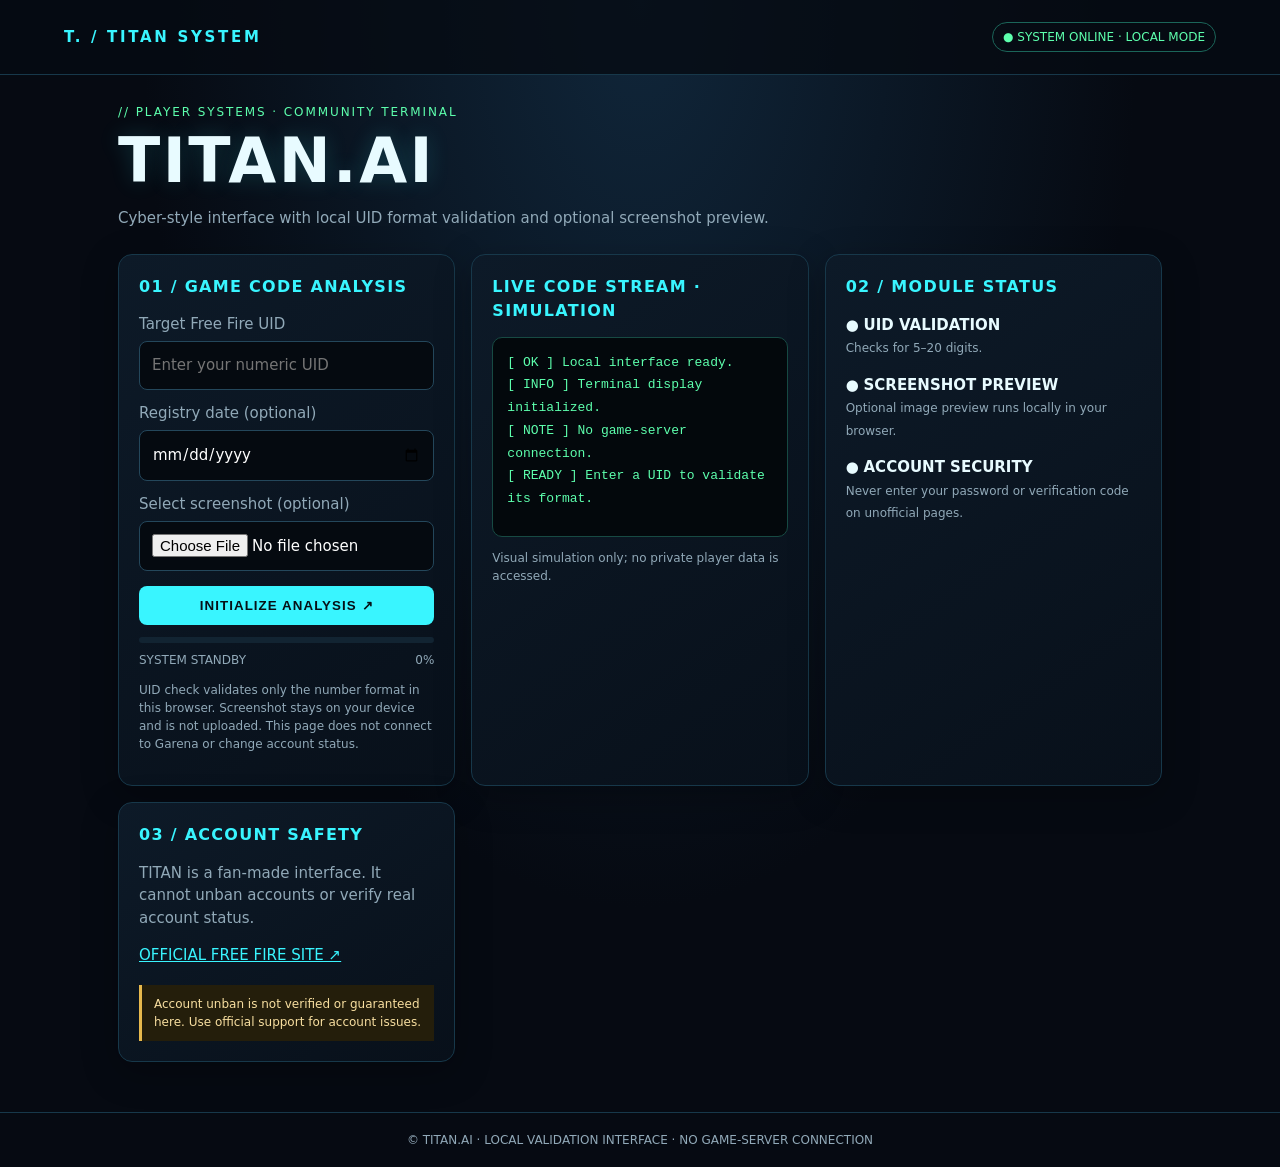
==== index.html @ 6aaf8108 "Add files via upload" ====
<!doctype html>
<html lang="en">
<head>
<meta charset="utf-8"><meta name="viewport" content="width=device-width,initial-scale=1">
<title>TITAN UNBAN SYSTEM — Cyber Interface</title>
<style>
:root{--bg:#060a12;--panel:#0b1420;--line:#17384a;--cyan:#39f5ff;--green:#5dffad;--muted:#91a9b8}
*{box-sizing:border-box}body{margin:0;background:radial-gradient(ellipse at top,#10263a 0,#060a12 55%);color:#e8fbff;font:15px/1.5 system-ui,Segoe UI,Arial,sans-serif}
header{padding:22px 5vw;border-bottom:1px solid var(--line);display:flex;justify-content:space-between;gap:12px;align-items:center;flex-wrap:wrap;background:#060a12cc}
.brand{font-weight:900;letter-spacing:.18em;color:var(--cyan)}.pill{border:1px solid #1b6559;color:var(--green);padding:5px 10px;border-radius:999px;font-size:12px}
main{max-width:1080px;margin:auto;padding:28px 18px 50px}.eyebrow{color:var(--green);letter-spacing:.16em;font-size:12px}
h1{font-size:clamp(32px,6vw,62px);line-height:1.02;margin:8px 0 14px;letter-spacing:.04em;text-shadow:0 0 22px #39f5ff2c}
.sub{color:var(--muted);max-width:680px}.grid{display:grid;grid-template-columns:repeat(auto-fit,minmax(270px,1fr));gap:16px;margin-top:24px}
.card{background:linear-gradient(145deg,#0d1a28,#08101a);border:1px solid var(--line);border-radius:14px;padding:20px;box-shadow:0 10px 36px #0004}
h2{font-size:16px;letter-spacing:.08em;margin:0 0 14px;color:var(--cyan)}label{display:block;color:var(--muted);margin:12px 0 6px}
input{width:100%;padding:12px;border-radius:8px;background:#050a10;border:1px solid #24475b;color:#fff;font:inherit;outline:none}input:focus{border-color:var(--cyan)}
button{margin-top:15px;width:100%;padding:12px;border:0;border-radius:8px;background:var(--cyan);color:#061016;font-weight:900;letter-spacing:.08em;cursor:pointer}button:hover{filter:brightness(1.12)}button:disabled{opacity:.55;cursor:wait}
.note{font-size:12px;color:var(--muted);margin-top:12px}.terminal{font:13px/1.75 ui-monospace,SFMono-Regular,Consolas,monospace;color:var(--green);background:#03080c;border:1px solid #174a43;border-radius:10px;padding:14px;min-height:200px;max-height:320px;overflow:auto;overflow-wrap:anywhere}
.bar{height:6px;background:#122432;border-radius:99px;margin-top:12px;overflow:hidden}.fill{height:100%;width:0;background:linear-gradient(90deg,var(--cyan),var(--green));transition:width .35s}
.status{display:flex;justify-content:space-between;color:var(--muted);font-size:12px;margin-top:8px}.warning{border-left:3px solid #e7b94d;padding:10px 12px;background:#241e0b;color:#f8dfa0;font-size:12px;margin-top:18px}
footer{padding:18px;text-align:center;border-top:1px solid var(--line);color:var(--muted);font-size:12px}a{color:var(--cyan)}#preview{display:none;max-width:100%;max-height:180px;border-radius:8px;margin-top:10px;border:1px solid var(--line)}
</style>
</head>
<body>
<header><div class="brand">T. / TITAN SYSTEM</div><div class="pill">● SYSTEM ONLINE · LOCAL MODE</div></header>
<main>
<div class="eyebrow">// PLAYER SYSTEMS · COMMUNITY TERMINAL</div><h1>TITAN.AI</h1>
<p class="sub">Cyber-style interface with local UID format validation and optional screenshot preview.</p>
<div class="grid">
<section class="card"><h2>01 / GAME CODE ANALYSIS</h2>
<form id="uidForm">
<label for="uid">Target Free Fire UID</label>
<input id="uid" inputmode="numeric" autocomplete="off" placeholder="Enter your numeric UID" maxlength="20" required>
<label for="date">Registry date (optional)</label><input id="date" type="date">
<label for="screenshot">Select screenshot (optional)</label><input id="screenshot" type="file" accept="image/*">
<img id="preview" alt="Selected screenshot preview">
<button id="submitBtn" type="submit">INITIALIZE ANALYSIS ↗</button>
</form>
<div class="bar"><div class="fill" id="fill"></div></div><div class="status"><span id="status">SYSTEM STANDBY</span><span id="percent">0%</span></div>
<p class="note">UID check validates only the number format in this browser. Screenshot stays on your device and is not uploaded. This page does not connect to Garena or change account status.</p></section>
<section class="card"><h2>LIVE CODE STREAM · SIMULATION</h2><div class="terminal" id="terminal" aria-live="polite">
<div>[ OK ] Local interface ready.</div><div>[ INFO ] Terminal display initialized.</div><div>[ NOTE ] No game-server connection.</div><div>[ READY ] Enter a UID to validate its format.</div>
</div><p class="note">Visual simulation only; no private player data is accessed.</p></section>
<section class="card"><h2>02 / MODULE STATUS</h2>
<p>● <b>UID VALIDATION</b><br><span class="note">Checks for 5–20 digits.</span></p>
<p>● <b>SCREENSHOT PREVIEW</b><br><span class="note">Optional image preview runs locally in your browser.</span></p>
<p>● <b>ACCOUNT SECURITY</b><br><span class="note">Never enter your password or verification code on unofficial pages.</span></p></section>
<section class="card"><h2>03 / ACCOUNT SAFETY</h2><p class="sub">TITAN is a fan-made interface. It cannot unban accounts or verify real account status.</p>
<p><a href="https://ff.garena.com/" target="_blank" rel="noopener noreferrer">OFFICIAL FREE FIRE SITE ↗</a></p>
<div class="warning">Account unban is not verified or guaranteed here. Use official support for account issues.</div></section>
</div></main>
<footer>© TITAN.AI · LOCAL VALIDATION INTERFACE · NO GAME-SERVER CONNECTION</footer>
<script>
const form=document.getElementById('uidForm');
const terminal=document.getElementById('terminal');
const fill=document.getElementById('fill');
const statusEl=document.getElementById('status');
const percent=document.getElementById('percent');
const uidInput=document.getElementById('uid');
const screenshotInput=document.getElementById('screenshot');
const preview=document.getElementById('preview');
function log(msg){const d=document.createElement('div');d.textContent=msg;terminal.appendChild(d);while(terminal.children.length>30)terminal.removeChild(terminal.firstChild);terminal.scrollTop=terminal.scrollHeight;}
screenshotInput.addEventListener('change',()=>{
 const file=screenshotInput.files && screenshotInput.files[0];
 if(!file){preview.removeAttribute('src');preview.style.display='none';return;}
 if(!file.type.startsWith('image/')){log('[ ERROR ] Please select an image file.');screenshotInput.value='';return;}
 const reader=new FileReader();
 reader.onload=()=>{preview.src=reader.result;preview.style.display='block';log('[ OK ] Screenshot selected locally: '+file.name);};
 reader.readAsDataURL(file);
});
form.addEventListener('submit',e=>{
 e.preventDefault();
 const uid=uidInput.value.trim();
 // Correct regex: digits only, length 5 to 20.
 if(!/^\d{5,20}$/.test(uid)){
   log('[ ERROR ] UID format invalid: enter 5–20 digits only.');
   statusEl.textContent='FORMAT ERROR';fill.style.width='0%';percent.textContent='0%';return;
 }
 const btn=document.getElementById('submitBtn');btn.disabled=true;
 statusEl.textContent='RUNNING LOCAL CHECK';fill.style.width='0%';percent.textContent='0%';
 log('[ INIT ] Local UID format check started.');
 const steps=['[ OK ] Input received locally.','[ CHECK ] Numeric format verified.','[ NOTE ] Garena server not contacted.','[ COMPLETE ] Local format check finished.'];
 let i=0;const timer=setInterval(()=>{i++;fill.style.width=(i/steps.length*100)+'%';percent.textContent=Math.round(i/steps.length*100)+'%';log(steps[i-1]);if(i===steps.length){clearInterval(timer);statusEl.textContent='LOCAL CHECK COMPLETE';btn.disabled=false;}},500);
});
</script>
</body></html>
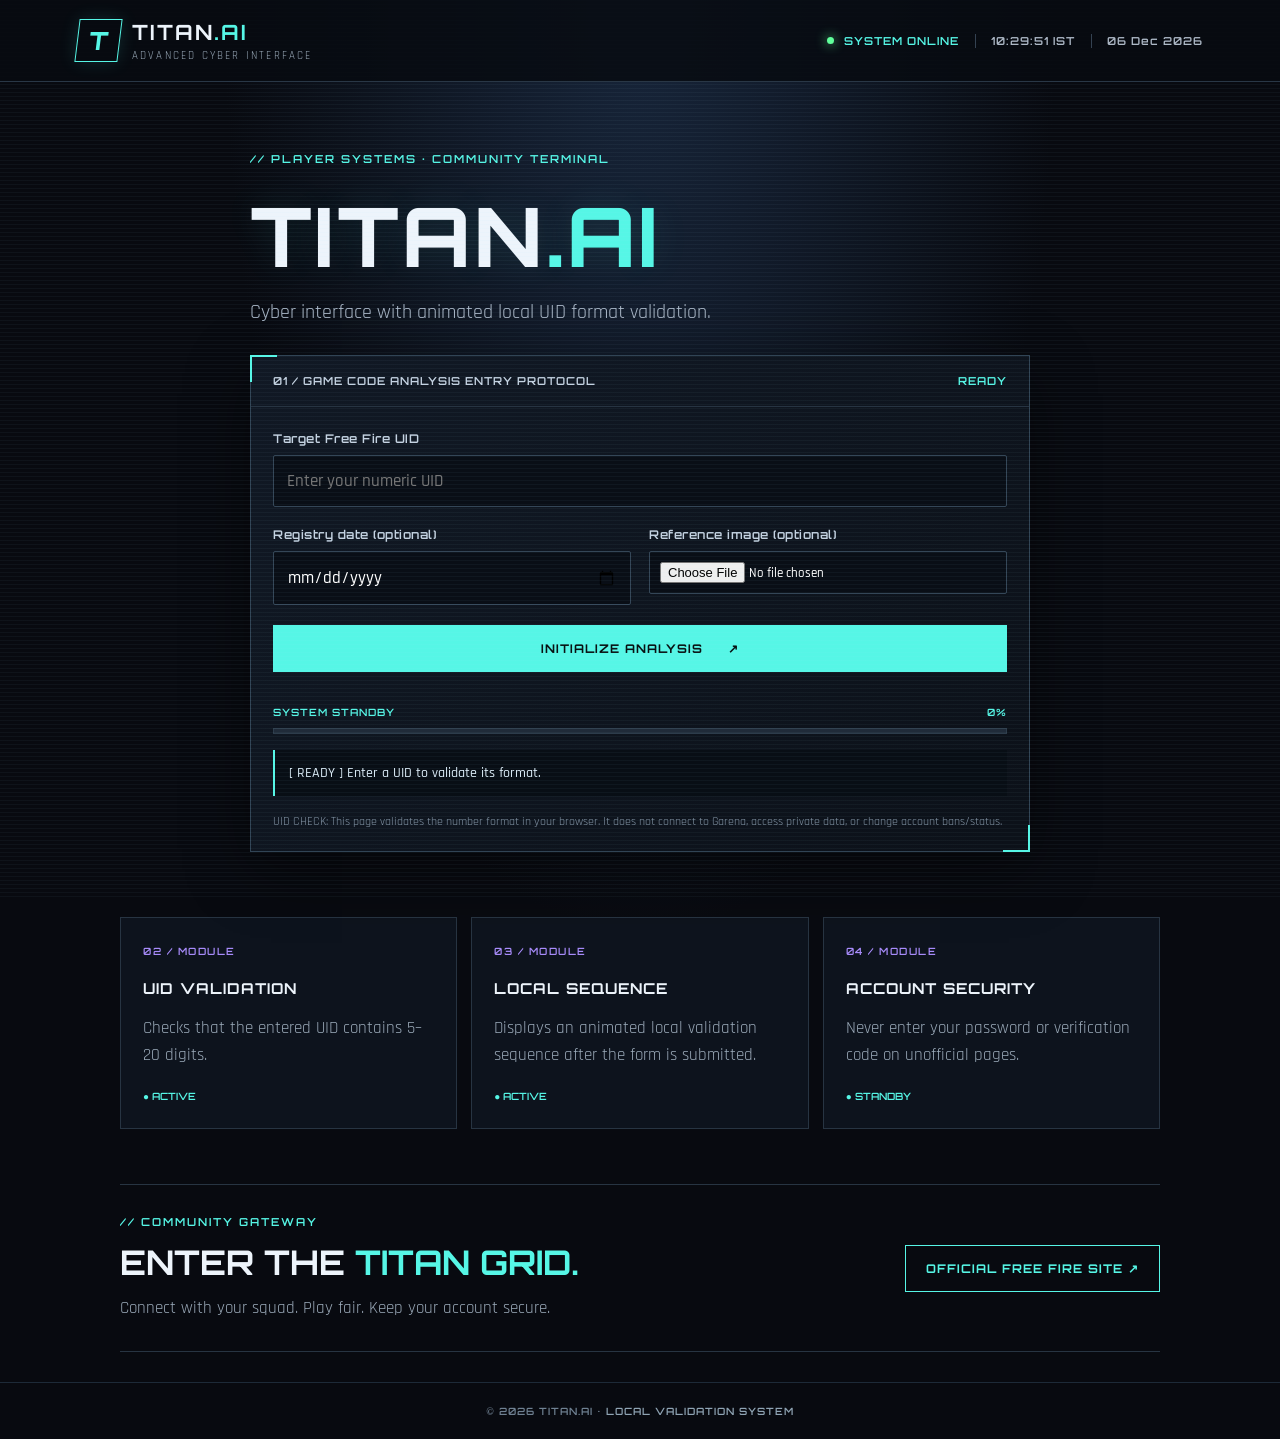
==== commit 82870736: "Add files via upload" ====
--- a/index.html
+++ b/index.html
@@ -1,86 +1,207 @@
 <!doctype html>
 <html lang="en">
 <head>
-<meta charset="utf-8"><meta name="viewport" content="width=device-width,initial-scale=1">
-<title>TITAN UNBAN SYSTEM — Cyber Interface</title>
-<style>
-:root{--bg:#060a12;--panel:#0b1420;--line:#17384a;--cyan:#39f5ff;--green:#5dffad;--muted:#91a9b8}
-*{box-sizing:border-box}body{margin:0;background:radial-gradient(ellipse at top,#10263a 0,#060a12 55%);color:#e8fbff;font:15px/1.5 system-ui,Segoe UI,Arial,sans-serif}
-header{padding:22px 5vw;border-bottom:1px solid var(--line);display:flex;justify-content:space-between;gap:12px;align-items:center;flex-wrap:wrap;background:#060a12cc}
-.brand{font-weight:900;letter-spacing:.18em;color:var(--cyan)}.pill{border:1px solid #1b6559;color:var(--green);padding:5px 10px;border-radius:999px;font-size:12px}
-main{max-width:1080px;margin:auto;padding:28px 18px 50px}.eyebrow{color:var(--green);letter-spacing:.16em;font-size:12px}
-h1{font-size:clamp(32px,6vw,62px);line-height:1.02;margin:8px 0 14px;letter-spacing:.04em;text-shadow:0 0 22px #39f5ff2c}
-.sub{color:var(--muted);max-width:680px}.grid{display:grid;grid-template-columns:repeat(auto-fit,minmax(270px,1fr));gap:16px;margin-top:24px}
-.card{background:linear-gradient(145deg,#0d1a28,#08101a);border:1px solid var(--line);border-radius:14px;padding:20px;box-shadow:0 10px 36px #0004}
-h2{font-size:16px;letter-spacing:.08em;margin:0 0 14px;color:var(--cyan)}label{display:block;color:var(--muted);margin:12px 0 6px}
-input{width:100%;padding:12px;border-radius:8px;background:#050a10;border:1px solid #24475b;color:#fff;font:inherit;outline:none}input:focus{border-color:var(--cyan)}
-button{margin-top:15px;width:100%;padding:12px;border:0;border-radius:8px;background:var(--cyan);color:#061016;font-weight:900;letter-spacing:.08em;cursor:pointer}button:hover{filter:brightness(1.12)}button:disabled{opacity:.55;cursor:wait}
-.note{font-size:12px;color:var(--muted);margin-top:12px}.terminal{font:13px/1.75 ui-monospace,SFMono-Regular,Consolas,monospace;color:var(--green);background:#03080c;border:1px solid #174a43;border-radius:10px;padding:14px;min-height:200px;max-height:320px;overflow:auto;overflow-wrap:anywhere}
-.bar{height:6px;background:#122432;border-radius:99px;margin-top:12px;overflow:hidden}.fill{height:100%;width:0;background:linear-gradient(90deg,var(--cyan),var(--green));transition:width .35s}
-.status{display:flex;justify-content:space-between;color:var(--muted);font-size:12px;margin-top:8px}.warning{border-left:3px solid #e7b94d;padding:10px 12px;background:#241e0b;color:#f8dfa0;font-size:12px;margin-top:18px}
-footer{padding:18px;text-align:center;border-top:1px solid var(--line);color:var(--muted);font-size:12px}a{color:var(--cyan)}#preview{display:none;max-width:100%;max-height:180px;border-radius:8px;margin-top:10px;border:1px solid var(--line)}
+  <meta charset="utf-8"><meta name="viewport" content="width=device-width, initial-scale=1">
+  <meta name="theme-color" content="#080a10"><meta name="description" content="TITAN.AI cyber gaming interface">
+  <title>TITAN UNBAN SYSTEM ACTIVATED — Cyber Interface</title><style>
+@import url('https://fonts.googleapis.com/css2?family=Orbitron:wght@400;500;600;700;800&family=Rajdhani:wght@400;500;600;700&display=swap');
+:root{--bg:#080a10;--panel:#10151f;--line:#273442;--cyan:#56f6e6;--purple:#a78bfa;--text:#edf4fb;--muted:#9aa9b8}*{box-sizing:border-box}html{scroll-behavior:smooth}body{margin:0;background:radial-gradient(ellipse at 50% 0%,#17253a 0,transparent 46%),var(--bg);color:var(--text);font-family:'Rajdhani',sans-serif;min-height:100vh}.scanlines{position:fixed;inset:0;pointer-events:none;z-index:3;opacity:.09;background:repeating-linear-gradient(0deg,transparent 0 3px,#a9dfff 4px)}.topbar{height:82px;padding:0 clamp(18px,6vw,88px);border-bottom:1px solid #293746;display:flex;align-items:center;justify-content:space-between;background:#080b11d9;position:relative;z-index:4}.brand{display:flex;gap:12px;align-items:center;color:inherit;text-decoration:none}.logo{display:grid;place-items:center;width:43px;height:43px;border:1px solid var(--cyan);color:var(--cyan);font:800 25px Orbitron;transform:skew(-7deg);box-shadow:0 0 18px #56f6e622}.brand b{display:block;font:700 21px Orbitron;letter-spacing:2px}.brand b span,.hero h1 span,.community h2 span{color:var(--cyan)}.brand small{display:block;font-size:11px;letter-spacing:2.2px;color:var(--muted);margin-top:4px}.system{display:flex;align-items:center;gap:10px;color:var(--cyan);font:600 11px Orbitron;letter-spacing:1px}.system i{width:7px;height:7px;border-radius:50%;background:#60ff9b;box-shadow:0 0 12px #60ff9b}.system time{color:#aeb9c7;border-left:1px solid #344252;padding-left:15px;margin-left:6px}main{width:min(1040px,calc(100% - 36px));margin:auto}.hero{padding:70px 0 45px;max-width:780px;margin:auto}.kicker{font:600 11px Orbitron;letter-spacing:2px;color:var(--cyan)}h1{font:800 clamp(42px,8vw,82px) Orbitron;letter-spacing:3px;margin:18px 0 12px;text-shadow:0 0 36px #56f6e61b}.intro{font-size:20px;color:#aab7c7;margin:0 0 30px}.panel{border:1px solid #314455;background:linear-gradient(135deg,#111925f5,#0c1119f7);box-shadow:0 18px 60px #0007;position:relative}.panel:before,.panel:after{content:"";position:absolute;width:25px;height:25px;border-color:var(--cyan);border-style:solid}.panel:before{top:-1px;left:-1px;border-width:2px 0 0 2px}.panel:after{bottom:-1px;right:-1px;border-width:0 2px 2px 0}.panel-title{padding:18px 22px;border-bottom:1px solid var(--line);display:flex;justify-content:space-between;gap:12px;font:600 11px Orbitron;letter-spacing:1px;color:#c5d3e2}.status{color:var(--cyan)}form{padding:24px 22px 8px}label{display:block;font:600 12px Orbitron;letter-spacing:.5px;color:#c5d3e2;margin:0 0 9px}input{width:100%;border:1px solid #344657;background:#090e16;color:white;border-radius:2px;padding:14px 13px;font:500 17px Rajdhani;outline:none;margin-bottom:20px}input:focus{border-color:var(--cyan);box-shadow:0 0 0 2px #56f6e61b}input[type=file]{font-size:13px;padding:10px}.two{display:grid;grid-template-columns:1fr 1fr;gap:18px}.primary,.secondary{display:inline-flex;align-items:center;justify-content:center;gap:25px;text-decoration:none;cursor:pointer;font:700 12px Orbitron;letter-spacing:1px;padding:15px 20px;border:1px solid var(--cyan);background:var(--cyan);color:#071011;transition:.2s}.primary{width:100%;margin:0 0 16px}.primary:hover,.secondary:hover{box-shadow:0 0 25px #56f6e63b;transform:translateY(-1px)}.progress-wrap{padding:0 22px}.progress-label{display:flex;justify-content:space-between;color:var(--cyan);font:600 10px Orbitron;letter-spacing:1px;margin:10px 0}.track{height:6px;background:#202b39;border:1px solid #2d3c4b}.track div{width:0;height:100%;background:linear-gradient(90deg,var(--purple),var(--cyan));transition:width .35s}.result{margin:16px 22px;padding:14px;background:#080e15;border-left:2px solid var(--cyan);color:#d9e9f4;font:500 14px Rajdhani;min-height:46px}.note{font-size:12px;line-height:1.6;color:#8394a5;padding:0 22px 20px;margin:0}.grid{display:grid;grid-template-columns:repeat(3,1fr);gap:14px;margin:20px 0 55px}.tile{padding:22px;border:1px solid var(--line);background:#0d131d}.tile>span{font:600 10px Orbitron;letter-spacing:1.5px;color:var(--purple)}.tile h2{font:700 15px Orbitron;letter-spacing:1px;margin:18px 0 9px}.tile p,.community p{color:var(--muted);line-height:1.55;font-size:17px}.module-state{font:600 10px Orbitron;color:var(--cyan)}.community{border-top:1px solid var(--line);border-bottom:1px solid var(--line);padding:30px 0;margin-bottom:30px;display:flex;align-items:center;justify-content:space-between;gap:24px}.community h2{font:700 clamp(22px,4vw,34px) Orbitron;margin:12px 0}.community p{margin:0}.secondary{white-space:nowrap;background:transparent;color:var(--cyan)}footer{padding:22px 18px;text-align:center;color:#6f8192;font:600 10px Orbitron;letter-spacing:1px;border-top:1px solid #1d2a38}.foot-status{color:#8fa4b4}@media(max-width:650px){.topbar{height:72px;padding:0 16px}.brand b{font-size:17px}.brand small{font-size:8px;letter-spacing:1px}.system{font-size:9px;gap:6px}.system time{display:none}.hero{padding-top:45px}.two,.grid{grid-template-columns:1fr}.community{align-items:flex-start;flex-direction:column}.secondary{white-space:normal;width:100%}.panel-title{font-size:9px;padding:15px}.intro{font-size:18px}}
+
+/* Full-screen sequence inspired by futuristic security-check interfaces. */
+.scan-overlay{position:fixed;inset:0;z-index:20;display:flex;align-items:center;justify-content:center;gap:clamp(28px,7vw,100px);padding:28px;background:radial-gradient(ellipse at 50% 40%,#102d3c 0%,#080c15 45%,#030509 100%);opacity:0;visibility:hidden;pointer-events:none;transition:opacity .35s,visibility .35s;overflow:hidden}
+.scan-overlay:before{content:"";position:absolute;inset:0;background:linear-gradient(transparent 49.7%,#59f6e612 50%,transparent 50.3%),linear-gradient(90deg,transparent 49.7%,#59f6e60b 50%,transparent 50.3%);background-size:100% 48px,48px 100%;mask-image:radial-gradient(ellipse at center,#000 5%,transparent 78%)}
+.scan-overlay.active{opacity:1;visibility:visible;pointer-events:auto}
+.scan-core{position:relative;width:clamp(210px,32vw,350px);aspect-ratio:1;display:grid;place-items:center;flex-shrink:0}
+.orbit{position:absolute;border:1px solid #56f6e65c;border-radius:50%;box-shadow:0 0 25px #56f6e614,inset 0 0 24px #56f6e610}
+.orbit-one{inset:3%;border-top-color:var(--cyan);border-right-color:#a78bfa;animation:orbit-spin 5s linear infinite}
+.orbit-two{inset:13%;border-style:dashed;border-color:#a78bfa8a;animation:orbit-spin 8s linear infinite reverse}
+.orbit-three{inset:25%;border-width:2px;border-bottom-color:var(--cyan);animation:orbit-pulse 1.6s ease-in-out infinite}
+.core-mark{font:800 clamp(58px,9vw,100px) Orbitron;color:#eafcff;text-shadow:0 0 20px #56f6e6,0 0 60px #56f6e68c;animation:core-breathe 1.8s ease-in-out infinite}
+.core-mark span{color:var(--cyan)}.core-caption{position:absolute;bottom:7%;font:600 10px Orbitron;letter-spacing:4px;color:var(--cyan)}
+.scan-copy{width:min(440px,100%);position:relative;z-index:1}.scan-copy h2{font:700 clamp(22px,3.5vw,34px) Orbitron;letter-spacing:1px;line-height:1.25;margin:18px 0 10px}.scan-copy p{color:#a9bbca;font-size:17px;line-height:1.5}.scan-meter{height:5px;background:#1a2936;border:1px solid #344755;margin-top:28px}.scan-meter div{height:100%;width:0;background:linear-gradient(90deg,#a78bfa,var(--cyan));box-shadow:0 0 16px #56f6e6;transition:width .12s linear}.scan-numbers{display:flex;justify-content:space-between;margin-top:13px;font:600 11px Orbitron;letter-spacing:1.5px;color:#8da5b5}.scan-numbers b{font-size:18px;color:var(--cyan)}.scan-foot{margin-top:35px!important;font:600 9px Orbitron!important;letter-spacing:1px;color:#70899b!important}.scan-running{overflow:hidden}
+@keyframes orbit-spin{to{transform:rotate(360deg)}}@keyframes orbit-pulse{0%,100%{transform:scale(.94);opacity:.6}50%{transform:scale(1.04);opacity:1}}@keyframes core-breathe{0%,100%{transform:scale(.96);opacity:.8}50%{transform:scale(1.04);opacity:1}}
+@media(max-width:650px){.scan-overlay{flex-direction:column;gap:12px;padding:22px}.scan-core{width:min(54vw,230px)}.scan-copy{text-align:center}.scan-copy h2{font-size:22px}.scan-copy p{font-size:15px}.scan-meter{margin-top:20px}.scan-foot{margin-top:24px!important;font-size:8px!important}}
+@media(prefers-reduced-motion:reduce){.orbit,.core-mark{animation:none!important}.scan-overlay{transition:none}}
+
+/* Mobile-safe animation overlay: keep the status and progress visible on short screens. */
+.scan-overlay{min-height:100dvh;max-height:100dvh;overflow-y:auto;-webkit-overflow-scrolling:touch;will-change:opacity;z-index:9999}
+.scan-core,.orbit,.core-mark{will-change:transform}
+.scan-overlay.active{display:flex}
+@media(max-width:650px){.scan-overlay{padding:18px 16px;gap:10px}.scan-core{flex:0 0 auto;width:min(48vw,190px);max-width:190px}.scan-copy{flex:0 0 auto;width:100%;max-width:440px}.scan-copy h2{font-size:clamp(20px,5.5vw,25px)}.scan-copy p{font-size:14px}.scan-foot{margin-top:16px!important;line-height:1.5}.scan-meter{margin-top:14px}}
+
+
+
+/* Post-animation live dashboard inspired by the supplied reference video. */
+.dashboard{width:min(1040px,calc(100% - 24px));margin:22px auto 50px;display:grid;gap:14px}.dash-head{display:flex;align-items:center;justify-content:space-between;gap:12px;border:1px solid #123c43;background:#061317;padding:16px 18px}.dash-brand{font:700 18px Orbitron;letter-spacing:3px;color:#e5ffff}.dash-brand span{color:#48f4e2}.dash-online{font:600 10px Orbitron;color:#4cffac;letter-spacing:1px}.dash-grid{display:grid;grid-template-columns:1fr 1fr;gap:14px}.dash-card{border:1px solid #143a40;background:#03090b;min-width:0;box-shadow:0 0 18px #00d9c50b}.dash-title{display:flex;justify-content:space-between;gap:10px;padding:12px 14px;border-bottom:1px solid #14363a;font:600 10px Orbitron;letter-spacing:1px;color:#d4ffff}.dash-title em{font-style:normal;color:#44f4d7}.dash-body{padding:13px 14px;font:500 12px/1.75 monospace;color:#25d9c9;min-height:125px;overflow-wrap:anywhere}.dash-body .amber{color:#f6bd55}.dash-body .red{color:#ff616e}.dash-body .green{color:#5dffa9}.name-chip{font:700 clamp(18px,4vw,26px) Orbitron;letter-spacing:2px;color:#53f5e5;text-shadow:0 0 15px #35f8df5c;overflow-wrap:anywhere}.dash-timer{border:1px solid #6d1824;background:#090507;box-shadow:inset 0 0 20px #ff15301a,0 0 20px #ff17301a;padding:18px;text-align:center}.dash-timer small{display:block;color:#55f5e5;font:700 10px Orbitron;letter-spacing:3px;margin-bottom:12px}.dash-timer strong{display:block;color:#ff4658;font:800 clamp(24px,6vw,42px) Orbitron;letter-spacing:2px;text-shadow:0 0 15px #ff203a8c}.dash-caption{text-align:center;color:#7d9b9d;font:500 10px Orbitron;letter-spacing:1px;margin-top:12px}.dashboard[hidden]{display:none!important}@media(max-width:650px){.dash-grid{grid-template-columns:1fr}.dash-head{padding:13px}.dash-brand{font-size:15px}.dash-body{min-height:105px;font-size:11px}.dash-timer{padding:15px}}
+
+#live-dashboard #countdown-section{display:block!important;margin:0;width:100%;padding-bottom:14px}#live-dashboard #countdown-section[hidden]{display:none!important}#live-dashboard .countdown-head{padding:14px;display:grid;gap:12px}#live-dashboard .countdown-head h2{font:700 17px Orbitron;color:#50f3df}#live-dashboard .timer{display:flex;justify-content:space-around;gap:8px}#live-dashboard .timer div{text-align:center}#live-dashboard .timer b{display:block;font:700 22px Orbitron;color:#ff5368}#live-dashboard .timer small{font:600 9px Orbitron;color:#8da5b5}#live-dashboard .countdown-track{margin:0 14px 10px}
+[hidden]{display:none!important}
 </style>
 </head>
 <body>
-<header><div class="brand">T. / TITAN SYSTEM</div><div class="pill">● SYSTEM ONLINE · LOCAL MODE</div></header>
-<main>
-<div class="eyebrow">// PLAYER SYSTEMS · COMMUNITY TERMINAL</div><h1>TITAN.AI</h1>
-<p class="sub">Cyber-style interface with local UID format validation and optional screenshot preview.</p>
-<div class="grid">
-<section class="card"><h2>01 / GAME CODE ANALYSIS</h2>
-<form id="uidForm">
-<label for="uid">Target Free Fire UID</label>
-<input id="uid" inputmode="numeric" autocomplete="off" placeholder="Enter your numeric UID" maxlength="20" required>
-<label for="date">Registry date (optional)</label><input id="date" type="date">
-<label for="screenshot">Select screenshot (optional)</label><input id="screenshot" type="file" accept="image/*">
-<img id="preview" alt="Selected screenshot preview">
-<button id="submitBtn" type="submit">INITIALIZE ANALYSIS ↗</button>
-</form>
-<div class="bar"><div class="fill" id="fill"></div></div><div class="status"><span id="status">SYSTEM STANDBY</span><span id="percent">0%</span></div>
-<p class="note">UID check validates only the number format in this browser. Screenshot stays on your device and is not uploaded. This page does not connect to Garena or change account status.</p></section>
-<section class="card"><h2>LIVE CODE STREAM · SIMULATION</h2><div class="terminal" id="terminal" aria-live="polite">
-<div>[ OK ] Local interface ready.</div><div>[ INFO ] Terminal display initialized.</div><div>[ NOTE ] No game-server connection.</div><div>[ READY ] Enter a UID to validate its format.</div>
-</div><p class="note">Visual simulation only; no private player data is accessed.</p></section>
-<section class="card"><h2>02 / MODULE STATUS</h2>
-<p>● <b>UID VALIDATION</b><br><span class="note">Checks for 5–20 digits.</span></p>
-<p>● <b>SCREENSHOT PREVIEW</b><br><span class="note">Optional image preview runs locally in your browser.</span></p>
-<p>● <b>ACCOUNT SECURITY</b><br><span class="note">Never enter your password or verification code on unofficial pages.</span></p></section>
-<section class="card"><h2>03 / ACCOUNT SAFETY</h2><p class="sub">TITAN is a fan-made interface. It cannot unban accounts or verify real account status.</p>
-<p><a href="https://ff.garena.com/" target="_blank" rel="noopener noreferrer">OFFICIAL FREE FIRE SITE ↗</a></p>
-<div class="warning">Account unban is not verified or guaranteed here. Use official support for account issues.</div></section>
-</div></main>
-<footer>© TITAN.AI · LOCAL VALIDATION INTERFACE · NO GAME-SERVER CONNECTION</footer>
-<script>
-const form=document.getElementById('uidForm');
-const terminal=document.getElementById('terminal');
-const fill=document.getElementById('fill');
-const statusEl=document.getElementById('status');
-const percent=document.getElementById('percent');
-const uidInput=document.getElementById('uid');
-const screenshotInput=document.getElementById('screenshot');
-const preview=document.getElementById('preview');
-function log(msg){const d=document.createElement('div');d.textContent=msg;terminal.appendChild(d);while(terminal.children.length>30)terminal.removeChild(terminal.firstChild);terminal.scrollTop=terminal.scrollHeight;}
-screenshotInput.addEventListener('change',()=>{
- const file=screenshotInput.files && screenshotInput.files[0];
- if(!file){preview.removeAttribute('src');preview.style.display='none';return;}
- if(!file.type.startsWith('image/')){log('[ ERROR ] Please select an image file.');screenshotInput.value='';return;}
- const reader=new FileReader();
- reader.onload=()=>{preview.src=reader.result;preview.style.display='block';log('[ OK ] Screenshot selected locally: '+file.name);};
- reader.readAsDataURL(file);
+  <div class="scanlines"></div>
+  <div class="scan-overlay" id="scan-overlay" aria-hidden="true" role="status" aria-live="polite">
+    <div class="scan-core"><div class="orbit orbit-one"></div><div class="orbit orbit-two"></div><div class="orbit orbit-three"></div><div class="core-mark">T<span>.</span></div><div class="core-caption">TITAN SYSTEM</div></div>
+    <div class="scan-copy"><div class="kicker">// SECURE LOCAL SEQUENCE</div><h2 id="scan-title">CHECKING YOUR ID</h2><p id="scan-status">Preparing local validation sequence…</p><div class="scan-meter"><div id="scan-progress"></div></div><div class="scan-numbers"><span>PROCESS STATUS</span><b id="scan-pct">0%</b></div><p class="scan-foot">LOCAL UID FORMAT CHECK · NO GAME SERVER CONNECTION</p></div>
+  </div><header class="topbar"><a class="brand" href="#top"><span class="logo">T</span><span><b>TITAN<span>.AI</span></b><small>ADVANCED CYBER INTERFACE</small></span></a><div class="system"><i></i><span>SYSTEM ONLINE</span><time id="clock">--:--:-- IST</time><time id="live-date">-- --- ----</time></div></header>
+  <main id="top">
+    <section class="hero"><div class="kicker">// PLAYER SYSTEMS · COMMUNITY TERMINAL</div><h1>TITAN<span>.AI</span></h1><p class="intro">Cyber interface with animated local UID format validation.</p>
+      <div class="panel"><div class="panel-title"><span>01 / GAME CODE ANALYSIS ENTRY PROTOCOL</span><span class="status">READY</span></div>
+        <form id="analysis-form"><label for="uid">Target Free Fire UID</label><input id="uid" name="uid" inputmode="numeric" autocomplete="off" placeholder="Enter your numeric UID" minlength="5" maxlength="20" pattern="[0-9]{5,20}" required>
+          <div class="two"><div><label for="registry">Registry date (optional)</label><input id="registry" type="date"></div><div><label for="proof">Reference image (optional)</label><input id="proof" type="file" accept="image/*"></div></div>
+          <button class="primary" type="submit">INITIALIZE ANALYSIS <span>↗</span></button>
+        </form><div class="progress-wrap"><div class="progress-label"><span id="progress-text">SYSTEM STANDBY</span><span id="progress-pct">0%</span></div><div class="track"><div id="progress"></div></div></div><p id="result" class="result" role="status" aria-live="polite">[ READY ] Enter a UID to validate its format.</p>
+        <p class="note">UID CHECK: This page validates the number format in your browser. It does not connect to Garena, access private data, or change account bans/status.</p>
+      </div>
+    </section>
+    <section class="countdown panel" id="countdown-section" hidden><div class="panel-title"><span>LIVE SYSTEM WINDOW</span><span class="status">30 DAY TIMER</span></div><div class="countdown-head"><div><div class="kicker">// LIVE DATE & COUNTDOWN</div><h2 id="countdown-title">30 DAYS REMAINING</h2><p class="note">The 30-day countdown begins after analysis completes.</p></div><div class="timer" aria-live="polite"><div><b id="days">30</b><small>DAYS</small></div><div><b id="hours">00</b><small>HOURS</small></div><div><b id="minutes">00</b><small>MIN</small></div><div><b id="seconds">00</b><small>SEC</small></div></div></div><div class="track countdown-track"><div id="countdown-progress"></div></div></section>
+    <section class="grid"><article class="tile"><span>02 / MODULE</span><h2>UID VALIDATION</h2><p>Checks that the entered UID contains 5–20 digits.</p><b class="module-state">● ACTIVE</b></article><article class="tile"><span>03 / MODULE</span><h2>LOCAL SEQUENCE</h2><p>Displays an animated local validation sequence after the form is submitted.</p><b class="module-state">● ACTIVE</b></article><article class="tile"><span>04 / MODULE</span><h2>ACCOUNT SECURITY</h2><p>Never enter your password or verification code on unofficial pages.</p><b class="module-state">● STANDBY</b></article></section>
+    <section class="community"><div><div class="kicker">// COMMUNITY GATEWAY</div><h2>ENTER THE <span>TITAN GRID.</span></h2><p>Connect with your squad. Play fair. Keep your account secure.</p></div><a class="secondary" href="https://ff.garena.com/" target="_blank" rel="noopener noreferrer">OFFICIAL FREE FIRE SITE ↗</a></section>
+    <section class="dashboard" id="live-dashboard" hidden>
+      <div class="dash-head"><div class="dash-brand">TITAN <span>AI</span></div><div class="dash-online">● SYSTEM ONLINE</div></div>
+      <div style="text-align:center;padding:18px 12px 22px;border:1px solid #143a40;background:linear-gradient(180deg,#061317,#03090b)"><div class="dash-caption" style="color:#50f3df;letter-spacing:3px">ADVANCED CYBER ANALYSIS INTERFACE · VISUAL DEMO</div><h2 style="font:800 clamp(22px,5vw,38px) Orbitron;letter-spacing:2px;margin:16px 0 8px;color:#eaffff;text-shadow:0 0 18px #48f4e24c">TITAN UNBAN SYSTEM <span style="color:#48f4e2">ACTIVATED</span></h2><p style="font:500 13px/1.6 monospace;color:#88a7a8;margin:0">Local interface animation and simulated terminal output. No real account status is accessed.</p></div>
+      <div class="dash-card"><div class="dash-title"><span>PLAYER IDENTITY / LOCAL DISPLAY</span><em>LIVE</em></div><div class="dash-body"><div class="amber">&gt; SYSTEM MESSAGE</div><div class="name-chip" id="player-name" style="font-size:clamp(17px,3.5vw,25px)">TITAN UNBAN SYSTEM ACTIVATED</div><div class="green">&gt; LOCAL DEMO SESSION INITIALIZED</div><div>&gt; DEVICE CLOCK: <span id="dash-clock">--:--:--</span></div></div></div>
+      <div class="dash-grid">
+        <div class="dash-card"><div class="dash-title"><span>LIVE CODE STREAM</span><em>VISUAL SIMULATION</em></div><div class="dash-body" id="live-log"><div class="green">[ OK ] Local interface ready.</div><div>[ INFO ] Display name loaded.</div><div class="amber">[ NOTE ] No game-server connection.</div></div></div>
+        <div class="dash-card"><div class="dash-title"><span>LOCAL SESSION STATUS</span><em>LOCAL</em></div><div class="dash-body"><div class="green">[ COMPLETE ] Local UID format check finished.</div><div>[ ACTIVE ] 30-day reminder started after animation.</div><div class="amber">[ NOTICE ] Account unban is not verified or guaranteed.</div></div><div class="dash-timer"><small>30-DAY REMINDER · TIME LEFT</small><strong id="dash-count">30D 00H 00M 00S</strong></div></div>
+      </div><div class="dash-caption">TITAN UNBAN SYSTEM ACTIVATED · LOCAL VISUAL DEMO ONLY — NO GAME-SERVER CONNECTION</div>
+    </section>
+  </main><footer>© <span id="year"></span> TITAN.AI <span class="foot-status">• LOCAL VALIDATION SYSTEM</span></footer><script>
+document.addEventListener('DOMContentLoaded', () => {
+  const $ = (id) => document.getElementById(id);
+  const form = $('analysis-form');
+  const uid = $('uid');
+  const progress = $('progress');
+  const pct = $('progress-pct');
+  const ptext = $('progress-text');
+  const result = $('result');
+  const overlay = $('scan-overlay');
+  const scanPct = $('scan-pct');
+  const scanTitle = $('scan-title');
+  const scanStatus = $('scan-status');
+  const countdownSection = $('countdown-section');
+  const dashboard = $('live-dashboard');
+  const hero = document.querySelector('.hero');
+  const grid = document.querySelector('.grid');
+  const community = document.querySelector('.community');
+  const dashLogs = $('live-log');
+  const logLines = [
+    '[ OK ] TITAN interface modules initialized.', '[ INFO ] Displaying TITAN UNBAN SYSTEM ACTIVATED.',
+    '[ OK ] Local timer heartbeat active.', '[ NOTE ] No game-server connection.',
+    '[ SIM ] Rendering animated terminal output.', '[ OK ] Responsive layout active.'
+  ];
+  let logIndex = 0;
+  setInterval(() => {
+    if ($('dash-clock')) $('dash-clock').textContent = new Intl.DateTimeFormat('en-IN',{timeZone:'Asia/Kolkata',hour:'2-digit',minute:'2-digit',second:'2-digit',hour12:false}).format(new Date());
+    if (dashboard && !dashboard.hidden && dashLogs) {
+      const line = document.createElement('div'); line.textContent = logLines[logIndex++ % logLines.length];
+      if (logIndex % 3 === 0) line.className = 'amber';
+      dashLogs.appendChild(line); while (dashLogs.children.length > 6) dashLogs.removeChild(dashLogs.firstChild);
+    }
+  }, 1600);
+  const DURATION = 30 * 24 * 60 * 60 * 1000;
+  // v2 deliberately ignores the old timer that started too early.
+  const STORE_KEY = 'titan_ai_countdown_start_v3';
+  // Clear timestamps written by earlier broken versions so they cannot start the timer early.
+  try { localStorage.removeItem('titan_ai_countdown_start_v1'); localStorage.removeItem('titan_ai_countdown_start_v2'); } catch (_) {}
+  let running = false;
+
+  function updateClock() {
+    const now = new Date();
+    if ($('clock')) $('clock').textContent = new Intl.DateTimeFormat('en-IN', {timeZone:'Asia/Kolkata', hour:'2-digit', minute:'2-digit', second:'2-digit', hour12:false}).format(now) + ' IST';
+    if ($('live-date')) $('live-date').textContent = new Intl.DateTimeFormat('en-IN', {timeZone:'Asia/Kolkata', day:'2-digit', month:'short', year:'numeric'}).format(now);
+    if ($('year')) $('year').textContent = now.getFullYear();
+  }
+  if (countdownSection) countdownSection.hidden = true;
+  updateClock(); setInterval(updateClock, 1000);
+
+  function showCountdown() {
+    let start = 0;
+    try { start = Number(localStorage.getItem(STORE_KEY)); } catch (_) {}
+    if (!start || !Number.isFinite(start) || !countdownSection) { if (countdownSection) countdownSection.hidden = true; return; }
+    countdownSection.hidden = false;
+    const left = Math.max(0, start + DURATION - Date.now());
+    $('days').textContent = String(Math.floor(left / 86400000)).padStart(2,'0');
+    $('hours').textContent = String(Math.floor(left % 86400000 / 3600000)).padStart(2,'0');
+    $('minutes').textContent = String(Math.floor(left % 3600000 / 60000)).padStart(2,'0');
+    $('seconds').textContent = String(Math.floor(left % 60000 / 1000)).padStart(2,'0');
+    if ($('dash-count')) $('dash-count').textContent = `${String(Math.floor(left / 86400000)).padStart(2,'0')}D ${String(Math.floor(left % 86400000 / 3600000)).padStart(2,'0')}H ${String(Math.floor(left % 3600000 / 60000)).padStart(2,'0')}M ${String(Math.floor(left % 60000 / 1000)).padStart(2,'0')}S`;
+    $('countdown-title').textContent = left ? '30-DAY SESSION WINDOW' : 'SESSION WINDOW ENDED';
+    $('countdown-progress').style.width = `${Math.max(0, Math.min(100, left / DURATION * 100))}%`;
+  }
+  // Do not reveal or tick a countdown until this version has stored a start time
+  // after the animation completes. Old-version timestamps are intentionally ignored.
+  setInterval(showCountdown, 1000);
+
+  const steps = [
+    {at: 5, title:'INITIALIZING INTERFACE', status:'Preparing local validation sequence…'},
+    {at: 20, title:'CHECKING YOUR ID', status:'Checking your ID format locally in this browser…'},
+    {at: 42, title:'VERIFYING FORM FIELDS', status:'Confirming required fields are complete…'},
+    {at: 64, title:'RUNNING LOCAL CHECK', status:'This page does not connect to Free Fire game servers…'},
+    {at: 82, title:'30-DAY COUNTDOWN', status:'After 30 days, check your account status with official Free Fire support. An unban is not guaranteed.'},
+    {at: 100, title:'LOCAL CHECK COMPLETE', status:'UID format check completed successfully.'}
+  ];
+
+  function runAnimation() {
+    running = true;
+    overlay.classList.add('active');
+    overlay.setAttribute('aria-hidden', 'false');
+    document.body.classList.add('scan-running');
+    let index = 0;
+    const started = performance.now();
+    const total = 5200;
+    scanTitle.textContent = 'INITIALIZING INTERFACE';
+    scanStatus.textContent = 'Preparing local validation sequence…';
+    scanPct.textContent = '0%';
+    $('scan-progress').style.width = '0%';
+    const tick = (now) => {
+      const amount = Math.min(100, Math.floor((now - started) / total * 100));
+      while (index < steps.length && amount >= steps[index].at) {
+        scanTitle.textContent = steps[index].title;
+        scanStatus.textContent = steps[index].status;
+        index++;
+      }
+      scanPct.textContent = amount + '%';
+      $('scan-progress').style.width = amount + '%';
+      progress.style.width = amount + '%';
+      pct.textContent = amount + '%';
+      ptext.textContent = amount === 100 ? 'COMPLETE' : 'PROCESSING';
+      if (amount < 100) requestAnimationFrame(tick);
+      else setTimeout(() => {
+        overlay.classList.remove('active');
+        overlay.setAttribute('aria-hidden', 'true');
+        document.body.classList.remove('scan-running');
+        running = false;
+        result.textContent = '[ COMPLETE ] ID format checked locally. The 30-day timer is only a reminder; it cannot unban an account or guarantee an unban.';
+        try { localStorage.setItem(STORE_KEY, String(Date.now())); } catch (_) {}
+        showCountdown();
+        if (dashboard) { dashboard.hidden = false; if (countdownSection) dashboard.insertBefore(countdownSection, dashboard.firstChild.nextSibling); }
+        if (hero) hero.hidden = true;
+        if (grid) grid.hidden = true;
+        if (community) community.hidden = true;
+        if (dashboard) dashboard.scrollIntoView({behavior:'smooth', block:'start'});
+      }, 700);
+    };
+    requestAnimationFrame(tick);
+  }
+
+  form.addEventListener('submit', (event) => {
+    event.preventDefault();
+    if (running) return;
+    const value = uid.value.trim();
+    if (!/^\d{5,20}$/.test(value)) {
+      result.textContent = '[ ERROR ] Enter a UID containing 5–20 digits.';
+      uid.focus(); return;
+    }
+    result.textContent = '[ RUNNING ] Local UID format check in progress…';
+    runAnimation();
+  });
+
+  $('proof').addEventListener('change', () => {
+    const file = $('proof').files && $('proof').files[0];
+    if (file) result.textContent = '[ FILE SELECTED ] Reference image stays on this device and is not uploaded.';
+  });
 });
-form.addEventListener('submit',e=>{
- e.preventDefault();
- const uid=uidInput.value.trim();
- // Correct regex: digits only, length 5 to 20.
- if(!/^\d{5,20}$/.test(uid)){
-   log('[ ERROR ] UID format invalid: enter 5–20 digits only.');
-   statusEl.textContent='FORMAT ERROR';fill.style.width='0%';percent.textContent='0%';return;
- }
- const btn=document.getElementById('submitBtn');btn.disabled=true;
- statusEl.textContent='RUNNING LOCAL CHECK';fill.style.width='0%';percent.textContent='0%';
- log('[ INIT ] Local UID format check started.');
- const steps=['[ OK ] Input received locally.','[ CHECK ] Numeric format verified.','[ NOTE ] Garena server not contacted.','[ COMPLETE ] Local format check finished.'];
- let i=0;const timer=setInterval(()=>{i++;fill.style.width=(i/steps.length*100)+'%';percent.textContent=Math.round(i/steps.length*100)+'%';log(steps[i-1]);if(i===steps.length){clearInterval(timer);statusEl.textContent='LOCAL CHECK COMPLETE';btn.disabled=false;}},500);
-});
+
 </script>
-</body></html>+</body></html>
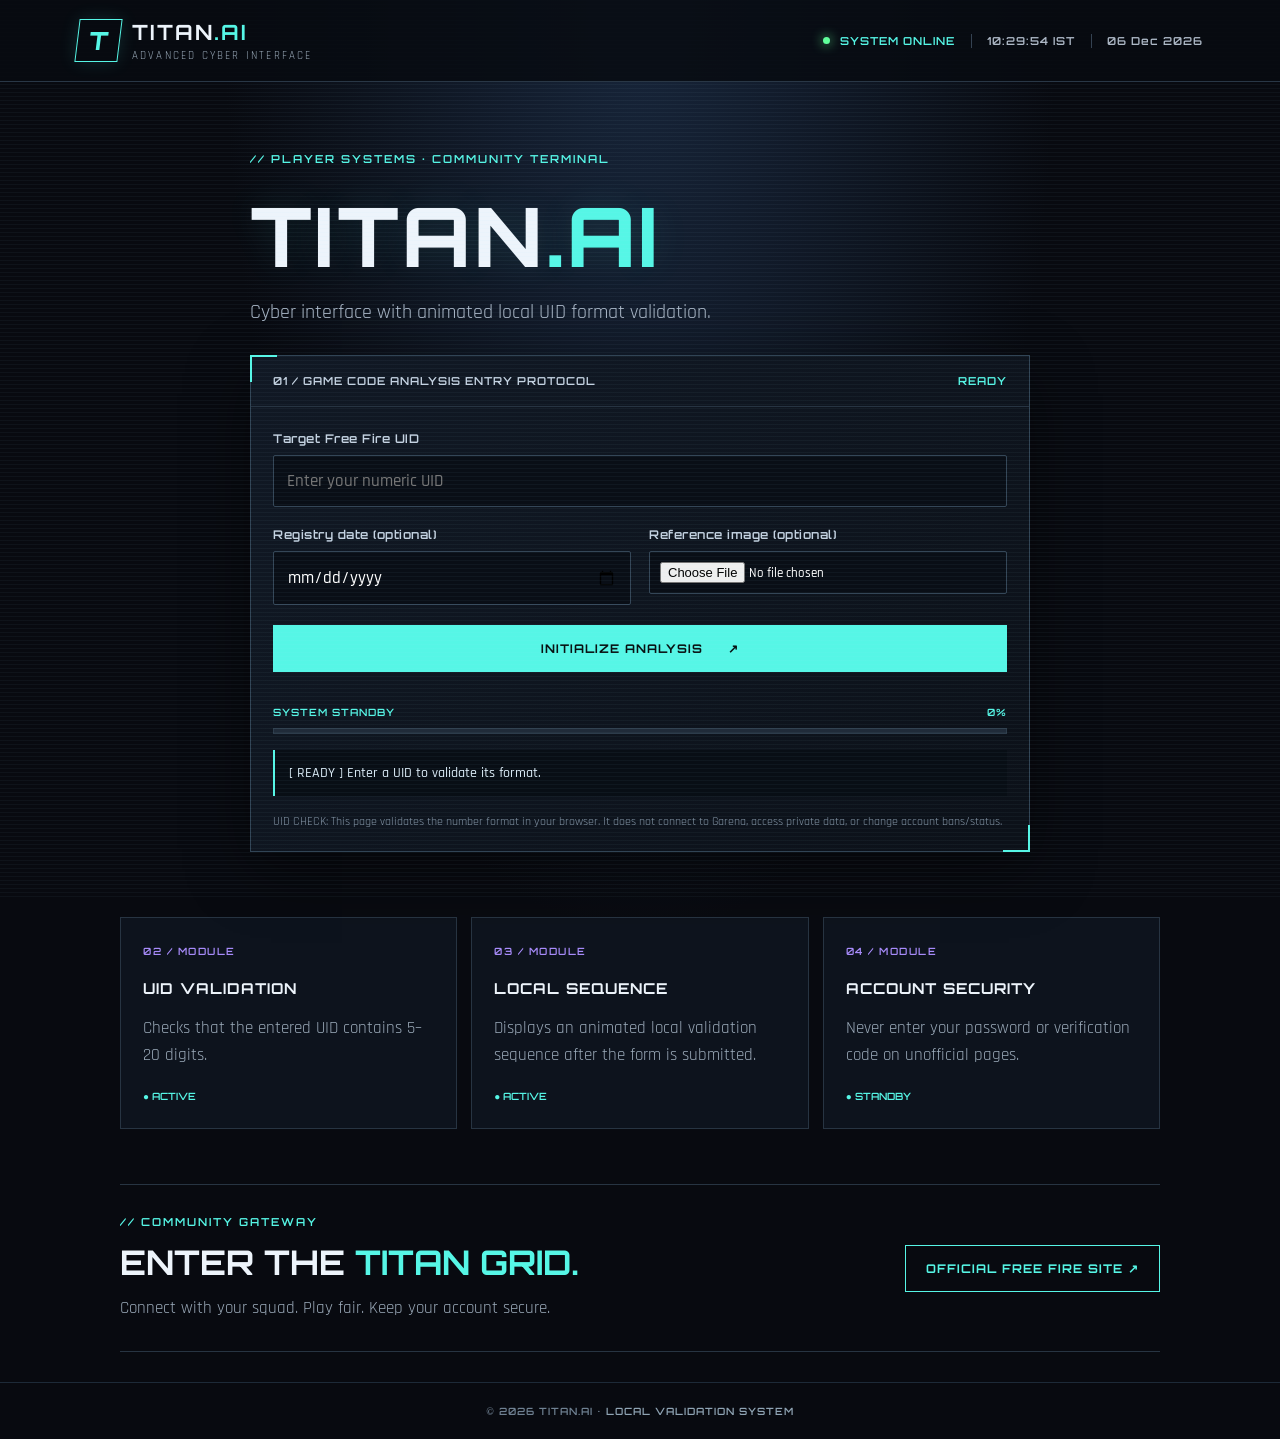
==== commit c0f06c6c: "Add files via upload" ====
--- a/index.html
+++ b/index.html
@@ -3,7 +3,7 @@
 <head>
   <meta charset="utf-8"><meta name="viewport" content="width=device-width, initial-scale=1">
   <meta name="theme-color" content="#080a10"><meta name="description" content="TITAN.AI cyber gaming interface">
-  <title>TITAN UNBAN SYSTEM ACTIVATED — Cyber Interface</title><style>
+  <title>TITAN UNBAN SYSTEM ACTIVATED — Local Demo</title><style>
 @import url('https://fonts.googleapis.com/css2?family=Orbitron:wght@400;500;600;700;800&family=Rajdhani:wght@400;500;600;700&display=swap');
 :root{--bg:#080a10;--panel:#10151f;--line:#273442;--cyan:#56f6e6;--purple:#a78bfa;--text:#edf4fb;--muted:#9aa9b8}*{box-sizing:border-box}html{scroll-behavior:smooth}body{margin:0;background:radial-gradient(ellipse at 50% 0%,#17253a 0,transparent 46%),var(--bg);color:var(--text);font-family:'Rajdhani',sans-serif;min-height:100vh}.scanlines{position:fixed;inset:0;pointer-events:none;z-index:3;opacity:.09;background:repeating-linear-gradient(0deg,transparent 0 3px,#a9dfff 4px)}.topbar{height:82px;padding:0 clamp(18px,6vw,88px);border-bottom:1px solid #293746;display:flex;align-items:center;justify-content:space-between;background:#080b11d9;position:relative;z-index:4}.brand{display:flex;gap:12px;align-items:center;color:inherit;text-decoration:none}.logo{display:grid;place-items:center;width:43px;height:43px;border:1px solid var(--cyan);color:var(--cyan);font:800 25px Orbitron;transform:skew(-7deg);box-shadow:0 0 18px #56f6e622}.brand b{display:block;font:700 21px Orbitron;letter-spacing:2px}.brand b span,.hero h1 span,.community h2 span{color:var(--cyan)}.brand small{display:block;font-size:11px;letter-spacing:2.2px;color:var(--muted);margin-top:4px}.system{display:flex;align-items:center;gap:10px;color:var(--cyan);font:600 11px Orbitron;letter-spacing:1px}.system i{width:7px;height:7px;border-radius:50%;background:#60ff9b;box-shadow:0 0 12px #60ff9b}.system time{color:#aeb9c7;border-left:1px solid #344252;padding-left:15px;margin-left:6px}main{width:min(1040px,calc(100% - 36px));margin:auto}.hero{padding:70px 0 45px;max-width:780px;margin:auto}.kicker{font:600 11px Orbitron;letter-spacing:2px;color:var(--cyan)}h1{font:800 clamp(42px,8vw,82px) Orbitron;letter-spacing:3px;margin:18px 0 12px;text-shadow:0 0 36px #56f6e61b}.intro{font-size:20px;color:#aab7c7;margin:0 0 30px}.panel{border:1px solid #314455;background:linear-gradient(135deg,#111925f5,#0c1119f7);box-shadow:0 18px 60px #0007;position:relative}.panel:before,.panel:after{content:"";position:absolute;width:25px;height:25px;border-color:var(--cyan);border-style:solid}.panel:before{top:-1px;left:-1px;border-width:2px 0 0 2px}.panel:after{bottom:-1px;right:-1px;border-width:0 2px 2px 0}.panel-title{padding:18px 22px;border-bottom:1px solid var(--line);display:flex;justify-content:space-between;gap:12px;font:600 11px Orbitron;letter-spacing:1px;color:#c5d3e2}.status{color:var(--cyan)}form{padding:24px 22px 8px}label{display:block;font:600 12px Orbitron;letter-spacing:.5px;color:#c5d3e2;margin:0 0 9px}input{width:100%;border:1px solid #344657;background:#090e16;color:white;border-radius:2px;padding:14px 13px;font:500 17px Rajdhani;outline:none;margin-bottom:20px}input:focus{border-color:var(--cyan);box-shadow:0 0 0 2px #56f6e61b}input[type=file]{font-size:13px;padding:10px}.two{display:grid;grid-template-columns:1fr 1fr;gap:18px}.primary,.secondary{display:inline-flex;align-items:center;justify-content:center;gap:25px;text-decoration:none;cursor:pointer;font:700 12px Orbitron;letter-spacing:1px;padding:15px 20px;border:1px solid var(--cyan);background:var(--cyan);color:#071011;transition:.2s}.primary{width:100%;margin:0 0 16px}.primary:hover,.secondary:hover{box-shadow:0 0 25px #56f6e63b;transform:translateY(-1px)}.progress-wrap{padding:0 22px}.progress-label{display:flex;justify-content:space-between;color:var(--cyan);font:600 10px Orbitron;letter-spacing:1px;margin:10px 0}.track{height:6px;background:#202b39;border:1px solid #2d3c4b}.track div{width:0;height:100%;background:linear-gradient(90deg,var(--purple),var(--cyan));transition:width .35s}.result{margin:16px 22px;padding:14px;background:#080e15;border-left:2px solid var(--cyan);color:#d9e9f4;font:500 14px Rajdhani;min-height:46px}.note{font-size:12px;line-height:1.6;color:#8394a5;padding:0 22px 20px;margin:0}.grid{display:grid;grid-template-columns:repeat(3,1fr);gap:14px;margin:20px 0 55px}.tile{padding:22px;border:1px solid var(--line);background:#0d131d}.tile>span{font:600 10px Orbitron;letter-spacing:1.5px;color:var(--purple)}.tile h2{font:700 15px Orbitron;letter-spacing:1px;margin:18px 0 9px}.tile p,.community p{color:var(--muted);line-height:1.55;font-size:17px}.module-state{font:600 10px Orbitron;color:var(--cyan)}.community{border-top:1px solid var(--line);border-bottom:1px solid var(--line);padding:30px 0;margin-bottom:30px;display:flex;align-items:center;justify-content:space-between;gap:24px}.community h2{font:700 clamp(22px,4vw,34px) Orbitron;margin:12px 0}.community p{margin:0}.secondary{white-space:nowrap;background:transparent;color:var(--cyan)}footer{padding:22px 18px;text-align:center;color:#6f8192;font:600 10px Orbitron;letter-spacing:1px;border-top:1px solid #1d2a38}.foot-status{color:#8fa4b4}@media(max-width:650px){.topbar{height:72px;padding:0 16px}.brand b{font-size:17px}.brand small{font-size:8px;letter-spacing:1px}.system{font-size:9px;gap:6px}.system time{display:none}.hero{padding-top:45px}.two,.grid{grid-template-columns:1fr}.community{align-items:flex-start;flex-direction:column}.secondary{white-space:normal;width:100%}.panel-title{font-size:9px;padding:15px}.intro{font-size:18px}}
 
@@ -54,17 +54,16 @@
         <p class="note">UID CHECK: This page validates the number format in your browser. It does not connect to Garena, access private data, or change account bans/status.</p>
       </div>
     </section>
-    <section class="countdown panel" id="countdown-section" hidden><div class="panel-title"><span>LIVE SYSTEM WINDOW</span><span class="status">30 DAY TIMER</span></div><div class="countdown-head"><div><div class="kicker">// LIVE DATE & COUNTDOWN</div><h2 id="countdown-title">30 DAYS REMAINING</h2><p class="note">The 30-day countdown begins after analysis completes.</p></div><div class="timer" aria-live="polite"><div><b id="days">30</b><small>DAYS</small></div><div><b id="hours">00</b><small>HOURS</small></div><div><b id="minutes">00</b><small>MIN</small></div><div><b id="seconds">00</b><small>SEC</small></div></div></div><div class="track countdown-track"><div id="countdown-progress"></div></div></section>
+    <section class="countdown panel" id="countdown-section" hidden><div class="panel-title"><span>LIVE SYSTEM WINDOW</span><span class="status">30 DAY TIMER</span></div><div class="countdown-head"><div><div class="kicker">// LIVE DATE & COUNTDOWN</div><h2 id="countdown-title">30 DAYS REMAINING</h2><p class="note">The 30-day reminder begins after the local animation completes; unban is not guaranteed.</p></div><div class="timer" aria-live="polite"><div><b id="days">30</b><small>DAYS</small></div><div><b id="hours">00</b><small>HOURS</small></div><div><b id="minutes">00</b><small>MIN</small></div><div><b id="seconds">00</b><small>SEC</small></div></div></div><div class="track countdown-track"><div id="countdown-progress"></div></div></section>
     <section class="grid"><article class="tile"><span>02 / MODULE</span><h2>UID VALIDATION</h2><p>Checks that the entered UID contains 5–20 digits.</p><b class="module-state">● ACTIVE</b></article><article class="tile"><span>03 / MODULE</span><h2>LOCAL SEQUENCE</h2><p>Displays an animated local validation sequence after the form is submitted.</p><b class="module-state">● ACTIVE</b></article><article class="tile"><span>04 / MODULE</span><h2>ACCOUNT SECURITY</h2><p>Never enter your password or verification code on unofficial pages.</p><b class="module-state">● STANDBY</b></article></section>
     <section class="community"><div><div class="kicker">// COMMUNITY GATEWAY</div><h2>ENTER THE <span>TITAN GRID.</span></h2><p>Connect with your squad. Play fair. Keep your account secure.</p></div><a class="secondary" href="https://ff.garena.com/" target="_blank" rel="noopener noreferrer">OFFICIAL FREE FIRE SITE ↗</a></section>
     <section class="dashboard" id="live-dashboard" hidden>
-      <div class="dash-head"><div class="dash-brand">TITAN <span>AI</span></div><div class="dash-online">● SYSTEM ONLINE</div></div>
-      <div style="text-align:center;padding:18px 12px 22px;border:1px solid #143a40;background:linear-gradient(180deg,#061317,#03090b)"><div class="dash-caption" style="color:#50f3df;letter-spacing:3px">ADVANCED CYBER ANALYSIS INTERFACE · VISUAL DEMO</div><h2 style="font:800 clamp(22px,5vw,38px) Orbitron;letter-spacing:2px;margin:16px 0 8px;color:#eaffff;text-shadow:0 0 18px #48f4e24c">TITAN UNBAN SYSTEM <span style="color:#48f4e2">ACTIVATED</span></h2><p style="font:500 13px/1.6 monospace;color:#88a7a8;margin:0">Local interface animation and simulated terminal output. No real account status is accessed.</p></div>
-      <div class="dash-card"><div class="dash-title"><span>PLAYER IDENTITY / LOCAL DISPLAY</span><em>LIVE</em></div><div class="dash-body"><div class="amber">&gt; SYSTEM MESSAGE</div><div class="name-chip" id="player-name" style="font-size:clamp(17px,3.5vw,25px)">TITAN UNBAN SYSTEM ACTIVATED</div><div class="green">&gt; LOCAL DEMO SESSION INITIALIZED</div><div>&gt; DEVICE CLOCK: <span id="dash-clock">--:--:--</span></div></div></div>
+      <div class="dash-head"><div class="dash-brand">TITAN <span>UNBAN SYSTEM ACTIVATED</span></div><div class="dash-online">● SYSTEM ONLINE</div></div>
+      <div class="dash-card"><div class="dash-title"><span>PLAYER IDENTITY / LOCAL DISPLAY</span><em>LIVE</em></div><div class="dash-body"><div class="amber">&gt; PROFILE DISPLAY NAME</div><div class="name-chip" id="player-name">TITAN UNBAN SYSTEM ACTIVATED</div><div class="green">&gt; LOCAL SESSION INITIALIZED</div><div>&gt; DEVICE CLOCK: <span id="dash-clock">--:--:--</span></div></div></div>
       <div class="dash-grid">
-        <div class="dash-card"><div class="dash-title"><span>LIVE CODE STREAM</span><em>VISUAL SIMULATION</em></div><div class="dash-body" id="live-log"><div class="green">[ OK ] Local interface ready.</div><div>[ INFO ] Display name loaded.</div><div class="amber">[ NOTE ] No game-server connection.</div></div></div>
-        <div class="dash-card"><div class="dash-title"><span>LOCAL SESSION STATUS</span><em>LOCAL</em></div><div class="dash-body"><div class="green">[ COMPLETE ] Local UID format check finished.</div><div>[ ACTIVE ] 30-day reminder started after animation.</div><div class="amber">[ NOTICE ] Account unban is not verified or guaranteed.</div></div><div class="dash-timer"><small>30-DAY REMINDER · TIME LEFT</small><strong id="dash-count">30D 00H 00M 00S</strong></div></div>
-      </div><div class="dash-caption">TITAN UNBAN SYSTEM ACTIVATED · LOCAL VISUAL DEMO ONLY — NO GAME-SERVER CONNECTION</div>
+        <div class="dash-card"><div class="dash-title"><span>LIVE CODE STREAM</span><em>SIMULATED</em></div><div class="dash-body" id="live-log"><div class="green">[ OK ] Local interface ready.</div><div>[ INFO ] Display name loaded.</div><div class="amber">[ NOTE ] No game-server connection.</div></div></div>
+        <div class="dash-card"><div class="dash-title"><span>SESSION STATUS</span><em>LOCAL</em></div><div class="dash-body"><div class="green">[ COMPLETE ] Local UID format check finished.</div><div>[ ACTIVE ] 30-day reminder started after animation.</div><div class="amber">[ NOTICE ] Account unban is not verified or guaranteed.</div></div><div class="dash-timer"><small>30-DAY REMINDER · TIME LEFT</small><strong id="dash-count">30D 00H 00M 00S</strong></div></div>
+      </div><div class="dash-caption">TITAN UNBAN SYSTEM ACTIVATED · LOCAL VISUAL DEMO ONLY</div>
     </section>
   </main><footer>© <span id="year"></span> TITAN.AI <span class="foot-status">• LOCAL VALIDATION SYSTEM</span></footer><script>
 document.addEventListener('DOMContentLoaded', () => {
@@ -86,9 +85,9 @@
   const community = document.querySelector('.community');
   const dashLogs = $('live-log');
   const logLines = [
-    '[ OK ] TITAN interface modules initialized.', '[ INFO ] Displaying TITAN UNBAN SYSTEM ACTIVATED.',
-    '[ OK ] Local timer heartbeat active.', '[ NOTE ] No game-server connection.',
-    '[ SIM ] Rendering animated terminal output.', '[ OK ] Responsive layout active.'
+    '[ OK ] UI modules initialized.', '[ INFO ] TITAN UNBAN SYSTEM ACTIVATED display loaded.',
+    '[ OK ] Local timer heartbeat active.', '[ NOTE ] Game server not contacted.',
+    '[ INFO ] Rendering dashboard telemetry.', '[ OK ] Responsive layout active.'
   ];
   let logIndex = 0;
   setInterval(() => {
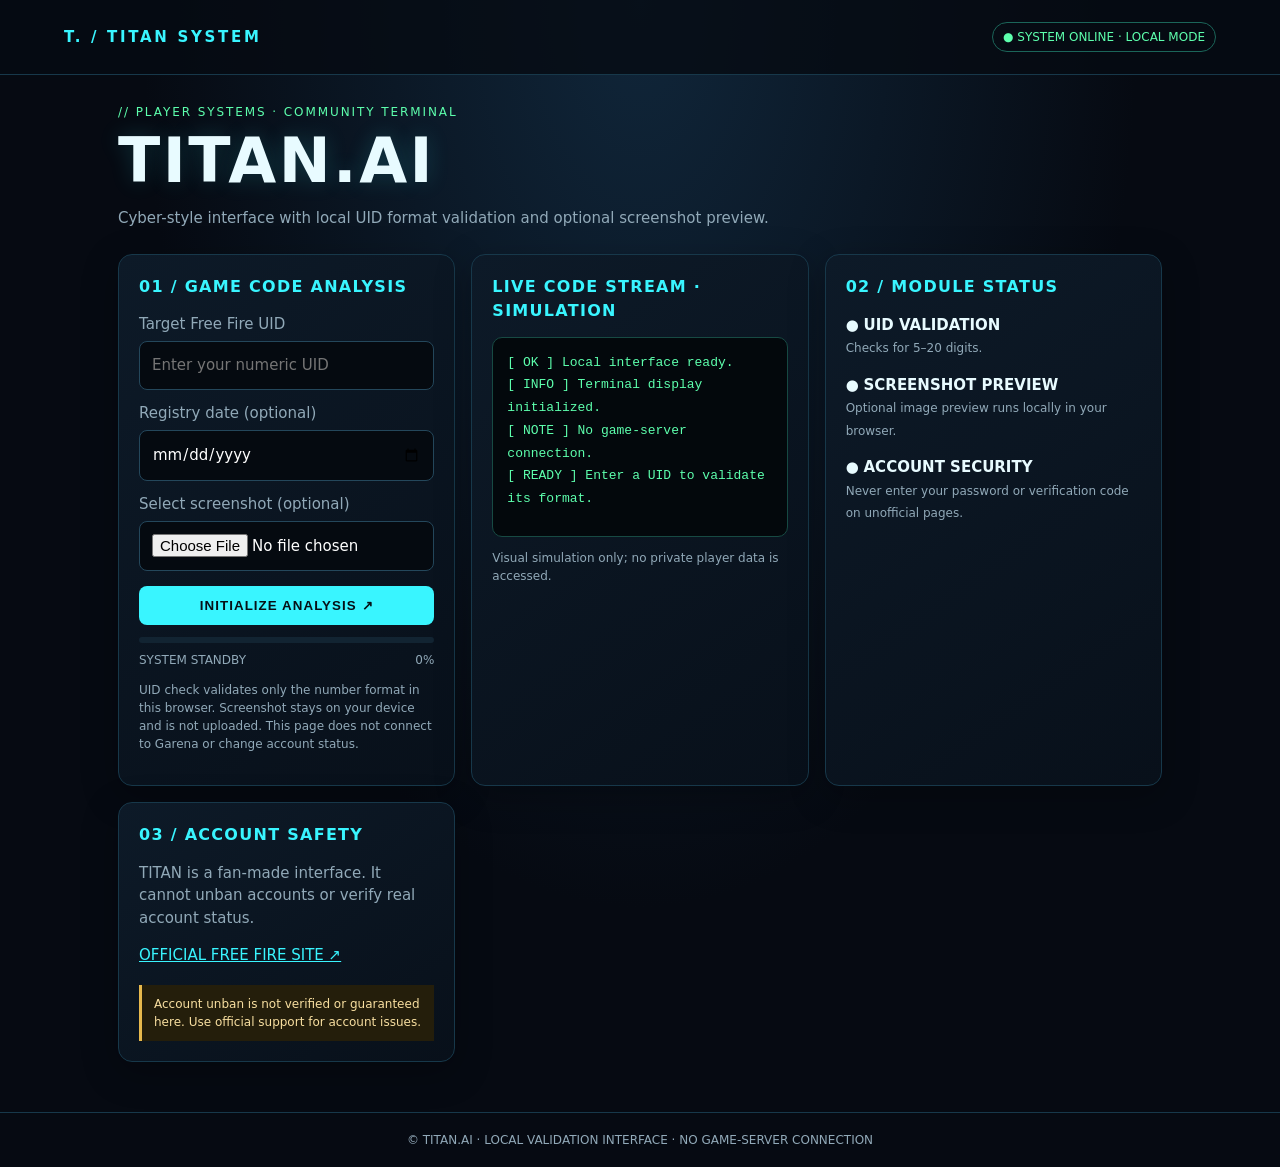
==== commit 3c1fa477: "Add files via upload" ====
--- a/index.html
+++ b/index.html
@@ -1,206 +1,86 @@
 <!doctype html>
 <html lang="en">
 <head>
-  <meta charset="utf-8"><meta name="viewport" content="width=device-width, initial-scale=1">
-  <meta name="theme-color" content="#080a10"><meta name="description" content="TITAN.AI cyber gaming interface">
-  <title>TITAN UNBAN SYSTEM ACTIVATED — Local Demo</title><style>
-@import url('https://fonts.googleapis.com/css2?family=Orbitron:wght@400;500;600;700;800&family=Rajdhani:wght@400;500;600;700&display=swap');
-:root{--bg:#080a10;--panel:#10151f;--line:#273442;--cyan:#56f6e6;--purple:#a78bfa;--text:#edf4fb;--muted:#9aa9b8}*{box-sizing:border-box}html{scroll-behavior:smooth}body{margin:0;background:radial-gradient(ellipse at 50% 0%,#17253a 0,transparent 46%),var(--bg);color:var(--text);font-family:'Rajdhani',sans-serif;min-height:100vh}.scanlines{position:fixed;inset:0;pointer-events:none;z-index:3;opacity:.09;background:repeating-linear-gradient(0deg,transparent 0 3px,#a9dfff 4px)}.topbar{height:82px;padding:0 clamp(18px,6vw,88px);border-bottom:1px solid #293746;display:flex;align-items:center;justify-content:space-between;background:#080b11d9;position:relative;z-index:4}.brand{display:flex;gap:12px;align-items:center;color:inherit;text-decoration:none}.logo{display:grid;place-items:center;width:43px;height:43px;border:1px solid var(--cyan);color:var(--cyan);font:800 25px Orbitron;transform:skew(-7deg);box-shadow:0 0 18px #56f6e622}.brand b{display:block;font:700 21px Orbitron;letter-spacing:2px}.brand b span,.hero h1 span,.community h2 span{color:var(--cyan)}.brand small{display:block;font-size:11px;letter-spacing:2.2px;color:var(--muted);margin-top:4px}.system{display:flex;align-items:center;gap:10px;color:var(--cyan);font:600 11px Orbitron;letter-spacing:1px}.system i{width:7px;height:7px;border-radius:50%;background:#60ff9b;box-shadow:0 0 12px #60ff9b}.system time{color:#aeb9c7;border-left:1px solid #344252;padding-left:15px;margin-left:6px}main{width:min(1040px,calc(100% - 36px));margin:auto}.hero{padding:70px 0 45px;max-width:780px;margin:auto}.kicker{font:600 11px Orbitron;letter-spacing:2px;color:var(--cyan)}h1{font:800 clamp(42px,8vw,82px) Orbitron;letter-spacing:3px;margin:18px 0 12px;text-shadow:0 0 36px #56f6e61b}.intro{font-size:20px;color:#aab7c7;margin:0 0 30px}.panel{border:1px solid #314455;background:linear-gradient(135deg,#111925f5,#0c1119f7);box-shadow:0 18px 60px #0007;position:relative}.panel:before,.panel:after{content:"";position:absolute;width:25px;height:25px;border-color:var(--cyan);border-style:solid}.panel:before{top:-1px;left:-1px;border-width:2px 0 0 2px}.panel:after{bottom:-1px;right:-1px;border-width:0 2px 2px 0}.panel-title{padding:18px 22px;border-bottom:1px solid var(--line);display:flex;justify-content:space-between;gap:12px;font:600 11px Orbitron;letter-spacing:1px;color:#c5d3e2}.status{color:var(--cyan)}form{padding:24px 22px 8px}label{display:block;font:600 12px Orbitron;letter-spacing:.5px;color:#c5d3e2;margin:0 0 9px}input{width:100%;border:1px solid #344657;background:#090e16;color:white;border-radius:2px;padding:14px 13px;font:500 17px Rajdhani;outline:none;margin-bottom:20px}input:focus{border-color:var(--cyan);box-shadow:0 0 0 2px #56f6e61b}input[type=file]{font-size:13px;padding:10px}.two{display:grid;grid-template-columns:1fr 1fr;gap:18px}.primary,.secondary{display:inline-flex;align-items:center;justify-content:center;gap:25px;text-decoration:none;cursor:pointer;font:700 12px Orbitron;letter-spacing:1px;padding:15px 20px;border:1px solid var(--cyan);background:var(--cyan);color:#071011;transition:.2s}.primary{width:100%;margin:0 0 16px}.primary:hover,.secondary:hover{box-shadow:0 0 25px #56f6e63b;transform:translateY(-1px)}.progress-wrap{padding:0 22px}.progress-label{display:flex;justify-content:space-between;color:var(--cyan);font:600 10px Orbitron;letter-spacing:1px;margin:10px 0}.track{height:6px;background:#202b39;border:1px solid #2d3c4b}.track div{width:0;height:100%;background:linear-gradient(90deg,var(--purple),var(--cyan));transition:width .35s}.result{margin:16px 22px;padding:14px;background:#080e15;border-left:2px solid var(--cyan);color:#d9e9f4;font:500 14px Rajdhani;min-height:46px}.note{font-size:12px;line-height:1.6;color:#8394a5;padding:0 22px 20px;margin:0}.grid{display:grid;grid-template-columns:repeat(3,1fr);gap:14px;margin:20px 0 55px}.tile{padding:22px;border:1px solid var(--line);background:#0d131d}.tile>span{font:600 10px Orbitron;letter-spacing:1.5px;color:var(--purple)}.tile h2{font:700 15px Orbitron;letter-spacing:1px;margin:18px 0 9px}.tile p,.community p{color:var(--muted);line-height:1.55;font-size:17px}.module-state{font:600 10px Orbitron;color:var(--cyan)}.community{border-top:1px solid var(--line);border-bottom:1px solid var(--line);padding:30px 0;margin-bottom:30px;display:flex;align-items:center;justify-content:space-between;gap:24px}.community h2{font:700 clamp(22px,4vw,34px) Orbitron;margin:12px 0}.community p{margin:0}.secondary{white-space:nowrap;background:transparent;color:var(--cyan)}footer{padding:22px 18px;text-align:center;color:#6f8192;font:600 10px Orbitron;letter-spacing:1px;border-top:1px solid #1d2a38}.foot-status{color:#8fa4b4}@media(max-width:650px){.topbar{height:72px;padding:0 16px}.brand b{font-size:17px}.brand small{font-size:8px;letter-spacing:1px}.system{font-size:9px;gap:6px}.system time{display:none}.hero{padding-top:45px}.two,.grid{grid-template-columns:1fr}.community{align-items:flex-start;flex-direction:column}.secondary{white-space:normal;width:100%}.panel-title{font-size:9px;padding:15px}.intro{font-size:18px}}
-
-/* Full-screen sequence inspired by futuristic security-check interfaces. */
-.scan-overlay{position:fixed;inset:0;z-index:20;display:flex;align-items:center;justify-content:center;gap:clamp(28px,7vw,100px);padding:28px;background:radial-gradient(ellipse at 50% 40%,#102d3c 0%,#080c15 45%,#030509 100%);opacity:0;visibility:hidden;pointer-events:none;transition:opacity .35s,visibility .35s;overflow:hidden}
-.scan-overlay:before{content:"";position:absolute;inset:0;background:linear-gradient(transparent 49.7%,#59f6e612 50%,transparent 50.3%),linear-gradient(90deg,transparent 49.7%,#59f6e60b 50%,transparent 50.3%);background-size:100% 48px,48px 100%;mask-image:radial-gradient(ellipse at center,#000 5%,transparent 78%)}
-.scan-overlay.active{opacity:1;visibility:visible;pointer-events:auto}
-.scan-core{position:relative;width:clamp(210px,32vw,350px);aspect-ratio:1;display:grid;place-items:center;flex-shrink:0}
-.orbit{position:absolute;border:1px solid #56f6e65c;border-radius:50%;box-shadow:0 0 25px #56f6e614,inset 0 0 24px #56f6e610}
-.orbit-one{inset:3%;border-top-color:var(--cyan);border-right-color:#a78bfa;animation:orbit-spin 5s linear infinite}
-.orbit-two{inset:13%;border-style:dashed;border-color:#a78bfa8a;animation:orbit-spin 8s linear infinite reverse}
-.orbit-three{inset:25%;border-width:2px;border-bottom-color:var(--cyan);animation:orbit-pulse 1.6s ease-in-out infinite}
-.core-mark{font:800 clamp(58px,9vw,100px) Orbitron;color:#eafcff;text-shadow:0 0 20px #56f6e6,0 0 60px #56f6e68c;animation:core-breathe 1.8s ease-in-out infinite}
-.core-mark span{color:var(--cyan)}.core-caption{position:absolute;bottom:7%;font:600 10px Orbitron;letter-spacing:4px;color:var(--cyan)}
-.scan-copy{width:min(440px,100%);position:relative;z-index:1}.scan-copy h2{font:700 clamp(22px,3.5vw,34px) Orbitron;letter-spacing:1px;line-height:1.25;margin:18px 0 10px}.scan-copy p{color:#a9bbca;font-size:17px;line-height:1.5}.scan-meter{height:5px;background:#1a2936;border:1px solid #344755;margin-top:28px}.scan-meter div{height:100%;width:0;background:linear-gradient(90deg,#a78bfa,var(--cyan));box-shadow:0 0 16px #56f6e6;transition:width .12s linear}.scan-numbers{display:flex;justify-content:space-between;margin-top:13px;font:600 11px Orbitron;letter-spacing:1.5px;color:#8da5b5}.scan-numbers b{font-size:18px;color:var(--cyan)}.scan-foot{margin-top:35px!important;font:600 9px Orbitron!important;letter-spacing:1px;color:#70899b!important}.scan-running{overflow:hidden}
-@keyframes orbit-spin{to{transform:rotate(360deg)}}@keyframes orbit-pulse{0%,100%{transform:scale(.94);opacity:.6}50%{transform:scale(1.04);opacity:1}}@keyframes core-breathe{0%,100%{transform:scale(.96);opacity:.8}50%{transform:scale(1.04);opacity:1}}
-@media(max-width:650px){.scan-overlay{flex-direction:column;gap:12px;padding:22px}.scan-core{width:min(54vw,230px)}.scan-copy{text-align:center}.scan-copy h2{font-size:22px}.scan-copy p{font-size:15px}.scan-meter{margin-top:20px}.scan-foot{margin-top:24px!important;font-size:8px!important}}
-@media(prefers-reduced-motion:reduce){.orbit,.core-mark{animation:none!important}.scan-overlay{transition:none}}
-
-/* Mobile-safe animation overlay: keep the status and progress visible on short screens. */
-.scan-overlay{min-height:100dvh;max-height:100dvh;overflow-y:auto;-webkit-overflow-scrolling:touch;will-change:opacity;z-index:9999}
-.scan-core,.orbit,.core-mark{will-change:transform}
-.scan-overlay.active{display:flex}
-@media(max-width:650px){.scan-overlay{padding:18px 16px;gap:10px}.scan-core{flex:0 0 auto;width:min(48vw,190px);max-width:190px}.scan-copy{flex:0 0 auto;width:100%;max-width:440px}.scan-copy h2{font-size:clamp(20px,5.5vw,25px)}.scan-copy p{font-size:14px}.scan-foot{margin-top:16px!important;line-height:1.5}.scan-meter{margin-top:14px}}
-
-
-
-/* Post-animation live dashboard inspired by the supplied reference video. */
-.dashboard{width:min(1040px,calc(100% - 24px));margin:22px auto 50px;display:grid;gap:14px}.dash-head{display:flex;align-items:center;justify-content:space-between;gap:12px;border:1px solid #123c43;background:#061317;padding:16px 18px}.dash-brand{font:700 18px Orbitron;letter-spacing:3px;color:#e5ffff}.dash-brand span{color:#48f4e2}.dash-online{font:600 10px Orbitron;color:#4cffac;letter-spacing:1px}.dash-grid{display:grid;grid-template-columns:1fr 1fr;gap:14px}.dash-card{border:1px solid #143a40;background:#03090b;min-width:0;box-shadow:0 0 18px #00d9c50b}.dash-title{display:flex;justify-content:space-between;gap:10px;padding:12px 14px;border-bottom:1px solid #14363a;font:600 10px Orbitron;letter-spacing:1px;color:#d4ffff}.dash-title em{font-style:normal;color:#44f4d7}.dash-body{padding:13px 14px;font:500 12px/1.75 monospace;color:#25d9c9;min-height:125px;overflow-wrap:anywhere}.dash-body .amber{color:#f6bd55}.dash-body .red{color:#ff616e}.dash-body .green{color:#5dffa9}.name-chip{font:700 clamp(18px,4vw,26px) Orbitron;letter-spacing:2px;color:#53f5e5;text-shadow:0 0 15px #35f8df5c;overflow-wrap:anywhere}.dash-timer{border:1px solid #6d1824;background:#090507;box-shadow:inset 0 0 20px #ff15301a,0 0 20px #ff17301a;padding:18px;text-align:center}.dash-timer small{display:block;color:#55f5e5;font:700 10px Orbitron;letter-spacing:3px;margin-bottom:12px}.dash-timer strong{display:block;color:#ff4658;font:800 clamp(24px,6vw,42px) Orbitron;letter-spacing:2px;text-shadow:0 0 15px #ff203a8c}.dash-caption{text-align:center;color:#7d9b9d;font:500 10px Orbitron;letter-spacing:1px;margin-top:12px}.dashboard[hidden]{display:none!important}@media(max-width:650px){.dash-grid{grid-template-columns:1fr}.dash-head{padding:13px}.dash-brand{font-size:15px}.dash-body{min-height:105px;font-size:11px}.dash-timer{padding:15px}}
-
-#live-dashboard #countdown-section{display:block!important;margin:0;width:100%;padding-bottom:14px}#live-dashboard #countdown-section[hidden]{display:none!important}#live-dashboard .countdown-head{padding:14px;display:grid;gap:12px}#live-dashboard .countdown-head h2{font:700 17px Orbitron;color:#50f3df}#live-dashboard .timer{display:flex;justify-content:space-around;gap:8px}#live-dashboard .timer div{text-align:center}#live-dashboard .timer b{display:block;font:700 22px Orbitron;color:#ff5368}#live-dashboard .timer small{font:600 9px Orbitron;color:#8da5b5}#live-dashboard .countdown-track{margin:0 14px 10px}
-[hidden]{display:none!important}
+<meta charset="utf-8"><meta name="viewport" content="width=device-width,initial-scale=1">
+<title>TITAN UNBAN SYSTEM — Cyber Interface</title>
+<style>
+:root{--bg:#060a12;--panel:#0b1420;--line:#17384a;--cyan:#39f5ff;--green:#5dffad;--muted:#91a9b8}
+*{box-sizing:border-box}body{margin:0;background:radial-gradient(ellipse at top,#10263a 0,#060a12 55%);color:#e8fbff;font:15px/1.5 system-ui,Segoe UI,Arial,sans-serif}
+header{padding:22px 5vw;border-bottom:1px solid var(--line);display:flex;justify-content:space-between;gap:12px;align-items:center;flex-wrap:wrap;background:#060a12cc}
+.brand{font-weight:900;letter-spacing:.18em;color:var(--cyan)}.pill{border:1px solid #1b6559;color:var(--green);padding:5px 10px;border-radius:999px;font-size:12px}
+main{max-width:1080px;margin:auto;padding:28px 18px 50px}.eyebrow{color:var(--green);letter-spacing:.16em;font-size:12px}
+h1{font-size:clamp(32px,6vw,62px);line-height:1.02;margin:8px 0 14px;letter-spacing:.04em;text-shadow:0 0 22px #39f5ff2c}
+.sub{color:var(--muted);max-width:680px}.grid{display:grid;grid-template-columns:repeat(auto-fit,minmax(270px,1fr));gap:16px;margin-top:24px}
+.card{background:linear-gradient(145deg,#0d1a28,#08101a);border:1px solid var(--line);border-radius:14px;padding:20px;box-shadow:0 10px 36px #0004}
+h2{font-size:16px;letter-spacing:.08em;margin:0 0 14px;color:var(--cyan)}label{display:block;color:var(--muted);margin:12px 0 6px}
+input{width:100%;padding:12px;border-radius:8px;background:#050a10;border:1px solid #24475b;color:#fff;font:inherit;outline:none}input:focus{border-color:var(--cyan)}
+button{margin-top:15px;width:100%;padding:12px;border:0;border-radius:8px;background:var(--cyan);color:#061016;font-weight:900;letter-spacing:.08em;cursor:pointer}button:hover{filter:brightness(1.12)}button:disabled{opacity:.55;cursor:wait}
+.note{font-size:12px;color:var(--muted);margin-top:12px}.terminal{font:13px/1.75 ui-monospace,SFMono-Regular,Consolas,monospace;color:var(--green);background:#03080c;border:1px solid #174a43;border-radius:10px;padding:14px;min-height:200px;max-height:320px;overflow:auto;overflow-wrap:anywhere}
+.bar{height:6px;background:#122432;border-radius:99px;margin-top:12px;overflow:hidden}.fill{height:100%;width:0;background:linear-gradient(90deg,var(--cyan),var(--green));transition:width .35s}
+.status{display:flex;justify-content:space-between;color:var(--muted);font-size:12px;margin-top:8px}.warning{border-left:3px solid #e7b94d;padding:10px 12px;background:#241e0b;color:#f8dfa0;font-size:12px;margin-top:18px}
+footer{padding:18px;text-align:center;border-top:1px solid var(--line);color:var(--muted);font-size:12px}a{color:var(--cyan)}#preview{display:none;max-width:100%;max-height:180px;border-radius:8px;margin-top:10px;border:1px solid var(--line)}
 </style>
 </head>
 <body>
-  <div class="scanlines"></div>
-  <div class="scan-overlay" id="scan-overlay" aria-hidden="true" role="status" aria-live="polite">
-    <div class="scan-core"><div class="orbit orbit-one"></div><div class="orbit orbit-two"></div><div class="orbit orbit-three"></div><div class="core-mark">T<span>.</span></div><div class="core-caption">TITAN SYSTEM</div></div>
-    <div class="scan-copy"><div class="kicker">// SECURE LOCAL SEQUENCE</div><h2 id="scan-title">CHECKING YOUR ID</h2><p id="scan-status">Preparing local validation sequence…</p><div class="scan-meter"><div id="scan-progress"></div></div><div class="scan-numbers"><span>PROCESS STATUS</span><b id="scan-pct">0%</b></div><p class="scan-foot">LOCAL UID FORMAT CHECK · NO GAME SERVER CONNECTION</p></div>
-  </div><header class="topbar"><a class="brand" href="#top"><span class="logo">T</span><span><b>TITAN<span>.AI</span></b><small>ADVANCED CYBER INTERFACE</small></span></a><div class="system"><i></i><span>SYSTEM ONLINE</span><time id="clock">--:--:-- IST</time><time id="live-date">-- --- ----</time></div></header>
-  <main id="top">
-    <section class="hero"><div class="kicker">// PLAYER SYSTEMS · COMMUNITY TERMINAL</div><h1>TITAN<span>.AI</span></h1><p class="intro">Cyber interface with animated local UID format validation.</p>
-      <div class="panel"><div class="panel-title"><span>01 / GAME CODE ANALYSIS ENTRY PROTOCOL</span><span class="status">READY</span></div>
-        <form id="analysis-form"><label for="uid">Target Free Fire UID</label><input id="uid" name="uid" inputmode="numeric" autocomplete="off" placeholder="Enter your numeric UID" minlength="5" maxlength="20" pattern="[0-9]{5,20}" required>
-          <div class="two"><div><label for="registry">Registry date (optional)</label><input id="registry" type="date"></div><div><label for="proof">Reference image (optional)</label><input id="proof" type="file" accept="image/*"></div></div>
-          <button class="primary" type="submit">INITIALIZE ANALYSIS <span>↗</span></button>
-        </form><div class="progress-wrap"><div class="progress-label"><span id="progress-text">SYSTEM STANDBY</span><span id="progress-pct">0%</span></div><div class="track"><div id="progress"></div></div></div><p id="result" class="result" role="status" aria-live="polite">[ READY ] Enter a UID to validate its format.</p>
-        <p class="note">UID CHECK: This page validates the number format in your browser. It does not connect to Garena, access private data, or change account bans/status.</p>
-      </div>
-    </section>
-    <section class="countdown panel" id="countdown-section" hidden><div class="panel-title"><span>LIVE SYSTEM WINDOW</span><span class="status">30 DAY TIMER</span></div><div class="countdown-head"><div><div class="kicker">// LIVE DATE & COUNTDOWN</div><h2 id="countdown-title">30 DAYS REMAINING</h2><p class="note">The 30-day reminder begins after the local animation completes; unban is not guaranteed.</p></div><div class="timer" aria-live="polite"><div><b id="days">30</b><small>DAYS</small></div><div><b id="hours">00</b><small>HOURS</small></div><div><b id="minutes">00</b><small>MIN</small></div><div><b id="seconds">00</b><small>SEC</small></div></div></div><div class="track countdown-track"><div id="countdown-progress"></div></div></section>
-    <section class="grid"><article class="tile"><span>02 / MODULE</span><h2>UID VALIDATION</h2><p>Checks that the entered UID contains 5–20 digits.</p><b class="module-state">● ACTIVE</b></article><article class="tile"><span>03 / MODULE</span><h2>LOCAL SEQUENCE</h2><p>Displays an animated local validation sequence after the form is submitted.</p><b class="module-state">● ACTIVE</b></article><article class="tile"><span>04 / MODULE</span><h2>ACCOUNT SECURITY</h2><p>Never enter your password or verification code on unofficial pages.</p><b class="module-state">● STANDBY</b></article></section>
-    <section class="community"><div><div class="kicker">// COMMUNITY GATEWAY</div><h2>ENTER THE <span>TITAN GRID.</span></h2><p>Connect with your squad. Play fair. Keep your account secure.</p></div><a class="secondary" href="https://ff.garena.com/" target="_blank" rel="noopener noreferrer">OFFICIAL FREE FIRE SITE ↗</a></section>
-    <section class="dashboard" id="live-dashboard" hidden>
-      <div class="dash-head"><div class="dash-brand">TITAN <span>UNBAN SYSTEM ACTIVATED</span></div><div class="dash-online">● SYSTEM ONLINE</div></div>
-      <div class="dash-card"><div class="dash-title"><span>PLAYER IDENTITY / LOCAL DISPLAY</span><em>LIVE</em></div><div class="dash-body"><div class="amber">&gt; PROFILE DISPLAY NAME</div><div class="name-chip" id="player-name">TITAN UNBAN SYSTEM ACTIVATED</div><div class="green">&gt; LOCAL SESSION INITIALIZED</div><div>&gt; DEVICE CLOCK: <span id="dash-clock">--:--:--</span></div></div></div>
-      <div class="dash-grid">
-        <div class="dash-card"><div class="dash-title"><span>LIVE CODE STREAM</span><em>SIMULATED</em></div><div class="dash-body" id="live-log"><div class="green">[ OK ] Local interface ready.</div><div>[ INFO ] Display name loaded.</div><div class="amber">[ NOTE ] No game-server connection.</div></div></div>
-        <div class="dash-card"><div class="dash-title"><span>SESSION STATUS</span><em>LOCAL</em></div><div class="dash-body"><div class="green">[ COMPLETE ] Local UID format check finished.</div><div>[ ACTIVE ] 30-day reminder started after animation.</div><div class="amber">[ NOTICE ] Account unban is not verified or guaranteed.</div></div><div class="dash-timer"><small>30-DAY REMINDER · TIME LEFT</small><strong id="dash-count">30D 00H 00M 00S</strong></div></div>
-      </div><div class="dash-caption">TITAN UNBAN SYSTEM ACTIVATED · LOCAL VISUAL DEMO ONLY</div>
-    </section>
-  </main><footer>© <span id="year"></span> TITAN.AI <span class="foot-status">• LOCAL VALIDATION SYSTEM</span></footer><script>
-document.addEventListener('DOMContentLoaded', () => {
-  const $ = (id) => document.getElementById(id);
-  const form = $('analysis-form');
-  const uid = $('uid');
-  const progress = $('progress');
-  const pct = $('progress-pct');
-  const ptext = $('progress-text');
-  const result = $('result');
-  const overlay = $('scan-overlay');
-  const scanPct = $('scan-pct');
-  const scanTitle = $('scan-title');
-  const scanStatus = $('scan-status');
-  const countdownSection = $('countdown-section');
-  const dashboard = $('live-dashboard');
-  const hero = document.querySelector('.hero');
-  const grid = document.querySelector('.grid');
-  const community = document.querySelector('.community');
-  const dashLogs = $('live-log');
-  const logLines = [
-    '[ OK ] UI modules initialized.', '[ INFO ] TITAN UNBAN SYSTEM ACTIVATED display loaded.',
-    '[ OK ] Local timer heartbeat active.', '[ NOTE ] Game server not contacted.',
-    '[ INFO ] Rendering dashboard telemetry.', '[ OK ] Responsive layout active.'
-  ];
-  let logIndex = 0;
-  setInterval(() => {
-    if ($('dash-clock')) $('dash-clock').textContent = new Intl.DateTimeFormat('en-IN',{timeZone:'Asia/Kolkata',hour:'2-digit',minute:'2-digit',second:'2-digit',hour12:false}).format(new Date());
-    if (dashboard && !dashboard.hidden && dashLogs) {
-      const line = document.createElement('div'); line.textContent = logLines[logIndex++ % logLines.length];
-      if (logIndex % 3 === 0) line.className = 'amber';
-      dashLogs.appendChild(line); while (dashLogs.children.length > 6) dashLogs.removeChild(dashLogs.firstChild);
-    }
-  }, 1600);
-  const DURATION = 30 * 24 * 60 * 60 * 1000;
-  // v2 deliberately ignores the old timer that started too early.
-  const STORE_KEY = 'titan_ai_countdown_start_v3';
-  // Clear timestamps written by earlier broken versions so they cannot start the timer early.
-  try { localStorage.removeItem('titan_ai_countdown_start_v1'); localStorage.removeItem('titan_ai_countdown_start_v2'); } catch (_) {}
-  let running = false;
-
-  function updateClock() {
-    const now = new Date();
-    if ($('clock')) $('clock').textContent = new Intl.DateTimeFormat('en-IN', {timeZone:'Asia/Kolkata', hour:'2-digit', minute:'2-digit', second:'2-digit', hour12:false}).format(now) + ' IST';
-    if ($('live-date')) $('live-date').textContent = new Intl.DateTimeFormat('en-IN', {timeZone:'Asia/Kolkata', day:'2-digit', month:'short', year:'numeric'}).format(now);
-    if ($('year')) $('year').textContent = now.getFullYear();
-  }
-  if (countdownSection) countdownSection.hidden = true;
-  updateClock(); setInterval(updateClock, 1000);
-
-  function showCountdown() {
-    let start = 0;
-    try { start = Number(localStorage.getItem(STORE_KEY)); } catch (_) {}
-    if (!start || !Number.isFinite(start) || !countdownSection) { if (countdownSection) countdownSection.hidden = true; return; }
-    countdownSection.hidden = false;
-    const left = Math.max(0, start + DURATION - Date.now());
-    $('days').textContent = String(Math.floor(left / 86400000)).padStart(2,'0');
-    $('hours').textContent = String(Math.floor(left % 86400000 / 3600000)).padStart(2,'0');
-    $('minutes').textContent = String(Math.floor(left % 3600000 / 60000)).padStart(2,'0');
-    $('seconds').textContent = String(Math.floor(left % 60000 / 1000)).padStart(2,'0');
-    if ($('dash-count')) $('dash-count').textContent = `${String(Math.floor(left / 86400000)).padStart(2,'0')}D ${String(Math.floor(left % 86400000 / 3600000)).padStart(2,'0')}H ${String(Math.floor(left % 3600000 / 60000)).padStart(2,'0')}M ${String(Math.floor(left % 60000 / 1000)).padStart(2,'0')}S`;
-    $('countdown-title').textContent = left ? '30-DAY SESSION WINDOW' : 'SESSION WINDOW ENDED';
-    $('countdown-progress').style.width = `${Math.max(0, Math.min(100, left / DURATION * 100))}%`;
-  }
-  // Do not reveal or tick a countdown until this version has stored a start time
-  // after the animation completes. Old-version timestamps are intentionally ignored.
-  setInterval(showCountdown, 1000);
-
-  const steps = [
-    {at: 5, title:'INITIALIZING INTERFACE', status:'Preparing local validation sequence…'},
-    {at: 20, title:'CHECKING YOUR ID', status:'Checking your ID format locally in this browser…'},
-    {at: 42, title:'VERIFYING FORM FIELDS', status:'Confirming required fields are complete…'},
-    {at: 64, title:'RUNNING LOCAL CHECK', status:'This page does not connect to Free Fire game servers…'},
-    {at: 82, title:'30-DAY COUNTDOWN', status:'After 30 days, check your account status with official Free Fire support. An unban is not guaranteed.'},
-    {at: 100, title:'LOCAL CHECK COMPLETE', status:'UID format check completed successfully.'}
-  ];
-
-  function runAnimation() {
-    running = true;
-    overlay.classList.add('active');
-    overlay.setAttribute('aria-hidden', 'false');
-    document.body.classList.add('scan-running');
-    let index = 0;
-    const started = performance.now();
-    const total = 5200;
-    scanTitle.textContent = 'INITIALIZING INTERFACE';
-    scanStatus.textContent = 'Preparing local validation sequence…';
-    scanPct.textContent = '0%';
-    $('scan-progress').style.width = '0%';
-    const tick = (now) => {
-      const amount = Math.min(100, Math.floor((now - started) / total * 100));
-      while (index < steps.length && amount >= steps[index].at) {
-        scanTitle.textContent = steps[index].title;
-        scanStatus.textContent = steps[index].status;
-        index++;
-      }
-      scanPct.textContent = amount + '%';
-      $('scan-progress').style.width = amount + '%';
-      progress.style.width = amount + '%';
-      pct.textContent = amount + '%';
-      ptext.textContent = amount === 100 ? 'COMPLETE' : 'PROCESSING';
-      if (amount < 100) requestAnimationFrame(tick);
-      else setTimeout(() => {
-        overlay.classList.remove('active');
-        overlay.setAttribute('aria-hidden', 'true');
-        document.body.classList.remove('scan-running');
-        running = false;
-        result.textContent = '[ COMPLETE ] ID format checked locally. The 30-day timer is only a reminder; it cannot unban an account or guarantee an unban.';
-        try { localStorage.setItem(STORE_KEY, String(Date.now())); } catch (_) {}
-        showCountdown();
-        if (dashboard) { dashboard.hidden = false; if (countdownSection) dashboard.insertBefore(countdownSection, dashboard.firstChild.nextSibling); }
-        if (hero) hero.hidden = true;
-        if (grid) grid.hidden = true;
-        if (community) community.hidden = true;
-        if (dashboard) dashboard.scrollIntoView({behavior:'smooth', block:'start'});
-      }, 700);
-    };
-    requestAnimationFrame(tick);
-  }
-
-  form.addEventListener('submit', (event) => {
-    event.preventDefault();
-    if (running) return;
-    const value = uid.value.trim();
-    if (!/^\d{5,20}$/.test(value)) {
-      result.textContent = '[ ERROR ] Enter a UID containing 5–20 digits.';
-      uid.focus(); return;
-    }
-    result.textContent = '[ RUNNING ] Local UID format check in progress…';
-    runAnimation();
-  });
-
-  $('proof').addEventListener('change', () => {
-    const file = $('proof').files && $('proof').files[0];
-    if (file) result.textContent = '[ FILE SELECTED ] Reference image stays on this device and is not uploaded.';
-  });
+<header><div class="brand">T. / TITAN SYSTEM</div><div class="pill">● SYSTEM ONLINE · LOCAL MODE</div></header>
+<main>
+<div class="eyebrow">// PLAYER SYSTEMS · COMMUNITY TERMINAL</div><h1>TITAN.AI</h1>
+<p class="sub">Cyber-style interface with local UID format validation and optional screenshot preview.</p>
+<div class="grid">
+<section class="card"><h2>01 / GAME CODE ANALYSIS</h2>
+<form id="uidForm">
+<label for="uid">Target Free Fire UID</label>
+<input id="uid" inputmode="numeric" autocomplete="off" placeholder="Enter your numeric UID" maxlength="20" required>
+<label for="date">Registry date (optional)</label><input id="date" type="date">
+<label for="screenshot">Select screenshot (optional)</label><input id="screenshot" type="file" accept="image/*">
+<img id="preview" alt="Selected screenshot preview">
+<button id="submitBtn" type="submit">INITIALIZE ANALYSIS ↗</button>
+</form>
+<div class="bar"><div class="fill" id="fill"></div></div><div class="status"><span id="status">SYSTEM STANDBY</span><span id="percent">0%</span></div>
+<p class="note">UID check validates only the number format in this browser. Screenshot stays on your device and is not uploaded. This page does not connect to Garena or change account status.</p></section>
+<section class="card"><h2>LIVE CODE STREAM · SIMULATION</h2><div class="terminal" id="terminal" aria-live="polite">
+<div>[ OK ] Local interface ready.</div><div>[ INFO ] Terminal display initialized.</div><div>[ NOTE ] No game-server connection.</div><div>[ READY ] Enter a UID to validate its format.</div>
+</div><p class="note">Visual simulation only; no private player data is accessed.</p></section>
+<section class="card"><h2>02 / MODULE STATUS</h2>
+<p>● <b>UID VALIDATION</b><br><span class="note">Checks for 5–20 digits.</span></p>
+<p>● <b>SCREENSHOT PREVIEW</b><br><span class="note">Optional image preview runs locally in your browser.</span></p>
+<p>● <b>ACCOUNT SECURITY</b><br><span class="note">Never enter your password or verification code on unofficial pages.</span></p></section>
+<section class="card"><h2>03 / ACCOUNT SAFETY</h2><p class="sub">TITAN is a fan-made interface. It cannot unban accounts or verify real account status.</p>
+<p><a href="https://ff.garena.com/" target="_blank" rel="noopener noreferrer">OFFICIAL FREE FIRE SITE ↗</a></p>
+<div class="warning">Account unban is not verified or guaranteed here. Use official support for account issues.</div></section>
+</div></main>
+<footer>© TITAN.AI · LOCAL VALIDATION INTERFACE · NO GAME-SERVER CONNECTION</footer>
+<script>
+const form=document.getElementById('uidForm');
+const terminal=document.getElementById('terminal');
+const fill=document.getElementById('fill');
+const statusEl=document.getElementById('status');
+const percent=document.getElementById('percent');
+const uidInput=document.getElementById('uid');
+const screenshotInput=document.getElementById('screenshot');
+const preview=document.getElementById('preview');
+function log(msg){const d=document.createElement('div');d.textContent=msg;terminal.appendChild(d);while(terminal.children.length>30)terminal.removeChild(terminal.firstChild);terminal.scrollTop=terminal.scrollHeight;}
+screenshotInput.addEventListener('change',()=>{
+ const file=screenshotInput.files && screenshotInput.files[0];
+ if(!file){preview.removeAttribute('src');preview.style.display='none';return;}
+ if(!file.type.startsWith('image/')){log('[ ERROR ] Please select an image file.');screenshotInput.value='';return;}
+ const reader=new FileReader();
+ reader.onload=()=>{preview.src=reader.result;preview.style.display='block';log('[ OK ] Screenshot selected locally: '+file.name);};
+ reader.readAsDataURL(file);
 });
-
+form.addEventListener('submit',e=>{
+ e.preventDefault();
+ const uid=uidInput.value.trim();
+ // Correct regex: digits only, length 5 to 20.
+ if(!/^\d{5,20}$/.test(uid)){
+   log('[ ERROR ] UID format invalid: enter 5–20 digits only.');
+   statusEl.textContent='FORMAT ERROR';fill.style.width='0%';percent.textContent='0%';return;
+ }
+ const btn=document.getElementById('submitBtn');btn.disabled=true;
+ statusEl.textContent='RUNNING LOCAL CHECK';fill.style.width='0%';percent.textContent='0%';
+ log('[ INIT ] Local UID format check started.');
+ const steps=['[ OK ] Input received locally.','[ CHECK ] Numeric format verified.','[ NOTE ] Garena server not contacted.','[ COMPLETE ] Local format check finished.'];
+ let i=0;const timer=setInterval(()=>{i++;fill.style.width=(i/steps.length*100)+'%';percent.textContent=Math.round(i/steps.length*100)+'%';log(steps[i-1]);if(i===steps.length){clearInterval(timer);statusEl.textContent='LOCAL CHECK COMPLETE';btn.disabled=false;}},500);
+});
 </script>
-</body></html>
+</body></html>
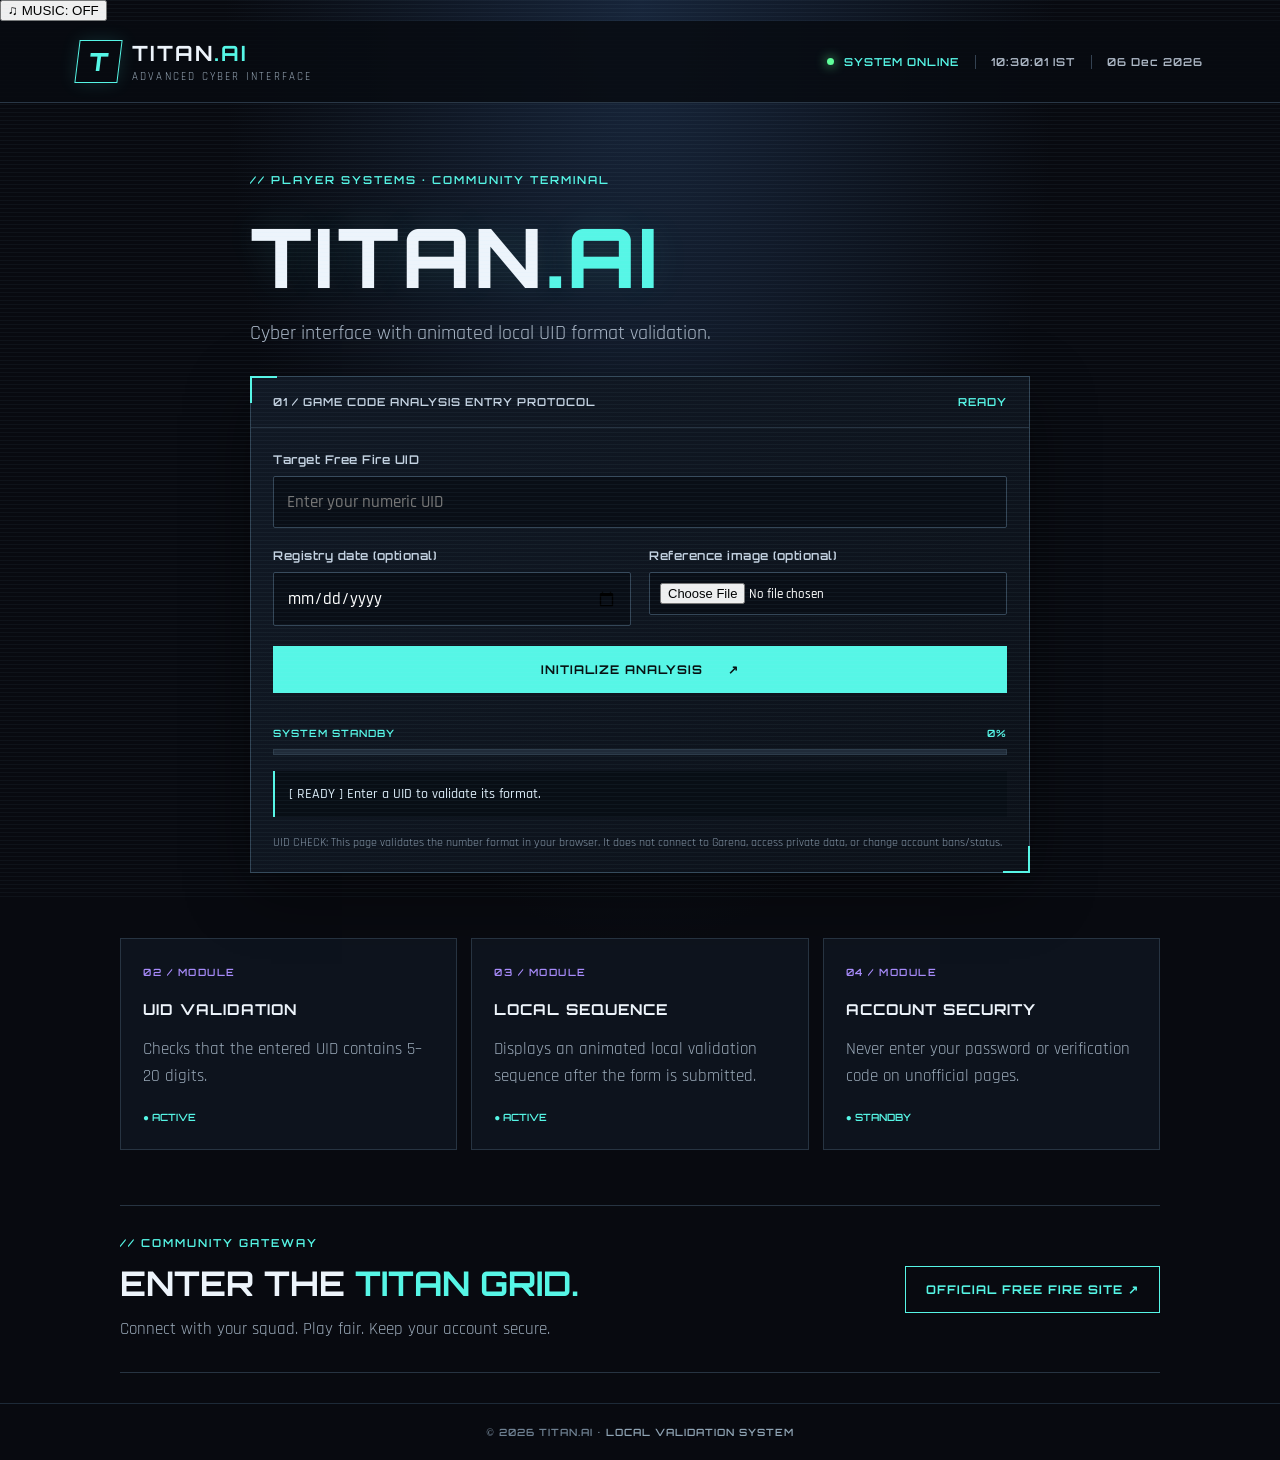
==== commit 85f544bc: "Add files via upload" ====
--- a/index.html
+++ b/index.html
@@ -1,86 +1,241 @@
 <!doctype html>
 <html lang="en">
 <head>
-<meta charset="utf-8"><meta name="viewport" content="width=device-width,initial-scale=1">
-<title>TITAN UNBAN SYSTEM — Cyber Interface</title>
-<style>
-:root{--bg:#060a12;--panel:#0b1420;--line:#17384a;--cyan:#39f5ff;--green:#5dffad;--muted:#91a9b8}
-*{box-sizing:border-box}body{margin:0;background:radial-gradient(ellipse at top,#10263a 0,#060a12 55%);color:#e8fbff;font:15px/1.5 system-ui,Segoe UI,Arial,sans-serif}
-header{padding:22px 5vw;border-bottom:1px solid var(--line);display:flex;justify-content:space-between;gap:12px;align-items:center;flex-wrap:wrap;background:#060a12cc}
-.brand{font-weight:900;letter-spacing:.18em;color:var(--cyan)}.pill{border:1px solid #1b6559;color:var(--green);padding:5px 10px;border-radius:999px;font-size:12px}
-main{max-width:1080px;margin:auto;padding:28px 18px 50px}.eyebrow{color:var(--green);letter-spacing:.16em;font-size:12px}
-h1{font-size:clamp(32px,6vw,62px);line-height:1.02;margin:8px 0 14px;letter-spacing:.04em;text-shadow:0 0 22px #39f5ff2c}
-.sub{color:var(--muted);max-width:680px}.grid{display:grid;grid-template-columns:repeat(auto-fit,minmax(270px,1fr));gap:16px;margin-top:24px}
-.card{background:linear-gradient(145deg,#0d1a28,#08101a);border:1px solid var(--line);border-radius:14px;padding:20px;box-shadow:0 10px 36px #0004}
-h2{font-size:16px;letter-spacing:.08em;margin:0 0 14px;color:var(--cyan)}label{display:block;color:var(--muted);margin:12px 0 6px}
-input{width:100%;padding:12px;border-radius:8px;background:#050a10;border:1px solid #24475b;color:#fff;font:inherit;outline:none}input:focus{border-color:var(--cyan)}
-button{margin-top:15px;width:100%;padding:12px;border:0;border-radius:8px;background:var(--cyan);color:#061016;font-weight:900;letter-spacing:.08em;cursor:pointer}button:hover{filter:brightness(1.12)}button:disabled{opacity:.55;cursor:wait}
-.note{font-size:12px;color:var(--muted);margin-top:12px}.terminal{font:13px/1.75 ui-monospace,SFMono-Regular,Consolas,monospace;color:var(--green);background:#03080c;border:1px solid #174a43;border-radius:10px;padding:14px;min-height:200px;max-height:320px;overflow:auto;overflow-wrap:anywhere}
-.bar{height:6px;background:#122432;border-radius:99px;margin-top:12px;overflow:hidden}.fill{height:100%;width:0;background:linear-gradient(90deg,var(--cyan),var(--green));transition:width .35s}
-.status{display:flex;justify-content:space-between;color:var(--muted);font-size:12px;margin-top:8px}.warning{border-left:3px solid #e7b94d;padding:10px 12px;background:#241e0b;color:#f8dfa0;font-size:12px;margin-top:18px}
-footer{padding:18px;text-align:center;border-top:1px solid var(--line);color:var(--muted);font-size:12px}a{color:var(--cyan)}#preview{display:none;max-width:100%;max-height:180px;border-radius:8px;margin-top:10px;border:1px solid var(--line)}
+  <meta charset="utf-8"><meta name="viewport" content="width=device-width, initial-scale=1">
+  <meta name="theme-color" content="#080a10"><meta name="description" content="TITAN.AI cyber gaming interface">
+  <title>TITAN UNBAN SYSTEM ACTIVATED — Cyber Interface</title><style>
+@import url('https://fonts.googleapis.com/css2?family=Orbitron:wght@400;500;600;700;800&family=Rajdhani:wght@400;500;600;700&display=swap');
+:root{--bg:#080a10;--panel:#10151f;--line:#273442;--cyan:#56f6e6;--purple:#a78bfa;--text:#edf4fb;--muted:#9aa9b8}*{box-sizing:border-box}html{scroll-behavior:smooth}body{margin:0;background:radial-gradient(ellipse at 50% 0%,#17253a 0,transparent 46%),var(--bg);color:var(--text);font-family:'Rajdhani',sans-serif;min-height:100vh}.scanlines{position:fixed;inset:0;pointer-events:none;z-index:3;opacity:.09;background:repeating-linear-gradient(0deg,transparent 0 3px,#a9dfff 4px)}.topbar{height:82px;padding:0 clamp(18px,6vw,88px);border-bottom:1px solid #293746;display:flex;align-items:center;justify-content:space-between;background:#080b11d9;position:relative;z-index:4}.brand{display:flex;gap:12px;align-items:center;color:inherit;text-decoration:none}.logo{display:grid;place-items:center;width:43px;height:43px;border:1px solid var(--cyan);color:var(--cyan);font:800 25px Orbitron;transform:skew(-7deg);box-shadow:0 0 18px #56f6e622}.brand b{display:block;font:700 21px Orbitron;letter-spacing:2px}.brand b span,.hero h1 span,.community h2 span{color:var(--cyan)}.brand small{display:block;font-size:11px;letter-spacing:2.2px;color:var(--muted);margin-top:4px}.system{display:flex;align-items:center;gap:10px;color:var(--cyan);font:600 11px Orbitron;letter-spacing:1px}.system i{width:7px;height:7px;border-radius:50%;background:#60ff9b;box-shadow:0 0 12px #60ff9b}.system time{color:#aeb9c7;border-left:1px solid #344252;padding-left:15px;margin-left:6px}main{width:min(1040px,calc(100% - 36px));margin:auto}.hero{padding:70px 0 45px;max-width:780px;margin:auto}.kicker{font:600 11px Orbitron;letter-spacing:2px;color:var(--cyan)}h1{font:800 clamp(42px,8vw,82px) Orbitron;letter-spacing:3px;margin:18px 0 12px;text-shadow:0 0 36px #56f6e61b}.intro{font-size:20px;color:#aab7c7;margin:0 0 30px}.panel{border:1px solid #314455;background:linear-gradient(135deg,#111925f5,#0c1119f7);box-shadow:0 18px 60px #0007;position:relative}.panel:before,.panel:after{content:"";position:absolute;width:25px;height:25px;border-color:var(--cyan);border-style:solid}.panel:before{top:-1px;left:-1px;border-width:2px 0 0 2px}.panel:after{bottom:-1px;right:-1px;border-width:0 2px 2px 0}.panel-title{padding:18px 22px;border-bottom:1px solid var(--line);display:flex;justify-content:space-between;gap:12px;font:600 11px Orbitron;letter-spacing:1px;color:#c5d3e2}.status{color:var(--cyan)}form{padding:24px 22px 8px}label{display:block;font:600 12px Orbitron;letter-spacing:.5px;color:#c5d3e2;margin:0 0 9px}input{width:100%;border:1px solid #344657;background:#090e16;color:white;border-radius:2px;padding:14px 13px;font:500 17px Rajdhani;outline:none;margin-bottom:20px}input:focus{border-color:var(--cyan);box-shadow:0 0 0 2px #56f6e61b}input[type=file]{font-size:13px;padding:10px}.two{display:grid;grid-template-columns:1fr 1fr;gap:18px}.primary,.secondary{display:inline-flex;align-items:center;justify-content:center;gap:25px;text-decoration:none;cursor:pointer;font:700 12px Orbitron;letter-spacing:1px;padding:15px 20px;border:1px solid var(--cyan);background:var(--cyan);color:#071011;transition:.2s}.primary{width:100%;margin:0 0 16px}.primary:hover,.secondary:hover{box-shadow:0 0 25px #56f6e63b;transform:translateY(-1px)}.progress-wrap{padding:0 22px}.progress-label{display:flex;justify-content:space-between;color:var(--cyan);font:600 10px Orbitron;letter-spacing:1px;margin:10px 0}.track{height:6px;background:#202b39;border:1px solid #2d3c4b}.track div{width:0;height:100%;background:linear-gradient(90deg,var(--purple),var(--cyan));transition:width .35s}.result{margin:16px 22px;padding:14px;background:#080e15;border-left:2px solid var(--cyan);color:#d9e9f4;font:500 14px Rajdhani;min-height:46px}.note{font-size:12px;line-height:1.6;color:#8394a5;padding:0 22px 20px;margin:0}.grid{display:grid;grid-template-columns:repeat(3,1fr);gap:14px;margin:20px 0 55px}.tile{padding:22px;border:1px solid var(--line);background:#0d131d}.tile>span{font:600 10px Orbitron;letter-spacing:1.5px;color:var(--purple)}.tile h2{font:700 15px Orbitron;letter-spacing:1px;margin:18px 0 9px}.tile p,.community p{color:var(--muted);line-height:1.55;font-size:17px}.module-state{font:600 10px Orbitron;color:var(--cyan)}.community{border-top:1px solid var(--line);border-bottom:1px solid var(--line);padding:30px 0;margin-bottom:30px;display:flex;align-items:center;justify-content:space-between;gap:24px}.community h2{font:700 clamp(22px,4vw,34px) Orbitron;margin:12px 0}.community p{margin:0}.secondary{white-space:nowrap;background:transparent;color:var(--cyan)}footer{padding:22px 18px;text-align:center;color:#6f8192;font:600 10px Orbitron;letter-spacing:1px;border-top:1px solid #1d2a38}.foot-status{color:#8fa4b4}@media(max-width:650px){.topbar{height:72px;padding:0 16px}.brand b{font-size:17px}.brand small{font-size:8px;letter-spacing:1px}.system{font-size:9px;gap:6px}.system time{display:none}.hero{padding-top:45px}.two,.grid{grid-template-columns:1fr}.community{align-items:flex-start;flex-direction:column}.secondary{white-space:normal;width:100%}.panel-title{font-size:9px;padding:15px}.intro{font-size:18px}}
+
+/* Full-screen sequence inspired by futuristic security-check interfaces. */
+.scan-overlay{position:fixed;inset:0;z-index:20;display:flex;align-items:center;justify-content:center;gap:clamp(28px,7vw,100px);padding:28px;background:radial-gradient(ellipse at 50% 40%,#102d3c 0%,#080c15 45%,#030509 100%);opacity:0;visibility:hidden;pointer-events:none;transition:opacity .35s,visibility .35s;overflow:hidden}
+.scan-overlay:before{content:"";position:absolute;inset:0;background:linear-gradient(transparent 49.7%,#59f6e612 50%,transparent 50.3%),linear-gradient(90deg,transparent 49.7%,#59f6e60b 50%,transparent 50.3%);background-size:100% 48px,48px 100%;mask-image:radial-gradient(ellipse at center,#000 5%,transparent 78%)}
+.scan-overlay.active{opacity:1;visibility:visible;pointer-events:auto}
+.scan-core{position:relative;width:clamp(210px,32vw,350px);aspect-ratio:1;display:grid;place-items:center;flex-shrink:0}
+.orbit{position:absolute;border:1px solid #56f6e65c;border-radius:50%;box-shadow:0 0 25px #56f6e614,inset 0 0 24px #56f6e610}
+.orbit-one{inset:3%;border-top-color:var(--cyan);border-right-color:#a78bfa;animation:orbit-spin 5s linear infinite}
+.orbit-two{inset:13%;border-style:dashed;border-color:#a78bfa8a;animation:orbit-spin 8s linear infinite reverse}
+.orbit-three{inset:25%;border-width:2px;border-bottom-color:var(--cyan);animation:orbit-pulse 1.6s ease-in-out infinite}
+.core-mark{font:800 clamp(58px,9vw,100px) Orbitron;color:#eafcff;text-shadow:0 0 20px #56f6e6,0 0 60px #56f6e68c;animation:core-breathe 1.8s ease-in-out infinite}
+.core-mark span{color:var(--cyan)}.core-caption{position:absolute;bottom:7%;font:600 10px Orbitron;letter-spacing:4px;color:var(--cyan)}
+.scan-copy{width:min(440px,100%);position:relative;z-index:1}.scan-copy h2{font:700 clamp(22px,3.5vw,34px) Orbitron;letter-spacing:1px;line-height:1.25;margin:18px 0 10px}.scan-copy p{color:#a9bbca;font-size:17px;line-height:1.5}.scan-meter{height:5px;background:#1a2936;border:1px solid #344755;margin-top:28px}.scan-meter div{height:100%;width:0;background:linear-gradient(90deg,#a78bfa,var(--cyan));box-shadow:0 0 16px #56f6e6;transition:width .12s linear}.scan-numbers{display:flex;justify-content:space-between;margin-top:13px;font:600 11px Orbitron;letter-spacing:1.5px;color:#8da5b5}.scan-numbers b{font-size:18px;color:var(--cyan)}.scan-foot{margin-top:35px!important;font:600 9px Orbitron!important;letter-spacing:1px;color:#70899b!important}.scan-running{overflow:hidden}
+@keyframes orbit-spin{to{transform:rotate(360deg)}}@keyframes orbit-pulse{0%,100%{transform:scale(.94);opacity:.6}50%{transform:scale(1.04);opacity:1}}@keyframes core-breathe{0%,100%{transform:scale(.96);opacity:.8}50%{transform:scale(1.04);opacity:1}}
+@media(max-width:650px){.scan-overlay{flex-direction:column;gap:12px;padding:22px}.scan-core{width:min(54vw,230px)}.scan-copy{text-align:center}.scan-copy h2{font-size:22px}.scan-copy p{font-size:15px}.scan-meter{margin-top:20px}.scan-foot{margin-top:24px!important;font-size:8px!important}}
+@media(prefers-reduced-motion:reduce){.orbit,.core-mark{animation:none!important}.scan-overlay{transition:none}}
+
+/* Mobile-safe animation overlay: keep the status and progress visible on short screens. */
+.scan-overlay{min-height:100dvh;max-height:100dvh;overflow-y:auto;-webkit-overflow-scrolling:touch;will-change:opacity;z-index:9999}
+.scan-core,.orbit,.core-mark{will-change:transform}
+.scan-overlay.active{display:flex}
+@media(max-width:650px){.scan-overlay{padding:18px 16px;gap:10px}.scan-core{flex:0 0 auto;width:min(48vw,190px);max-width:190px}.scan-copy{flex:0 0 auto;width:100%;max-width:440px}.scan-copy h2{font-size:clamp(20px,5.5vw,25px)}.scan-copy p{font-size:14px}.scan-foot{margin-top:16px!important;line-height:1.5}.scan-meter{margin-top:14px}}
+
+
+
+/* Post-animation live dashboard inspired by the supplied reference video. */
+.dashboard{width:min(1040px,calc(100% - 24px));margin:22px auto 50px;display:grid;gap:14px}.dash-head{display:flex;align-items:center;justify-content:space-between;gap:12px;border:1px solid #123c43;background:#061317;padding:16px 18px}.dash-brand{font:700 18px Orbitron;letter-spacing:3px;color:#e5ffff}.dash-brand span{color:#48f4e2}.dash-online{font:600 10px Orbitron;color:#4cffac;letter-spacing:1px}.dash-grid{display:grid;grid-template-columns:1fr 1fr;gap:14px}.dash-card{border:1px solid #143a40;background:#03090b;min-width:0;box-shadow:0 0 18px #00d9c50b}.dash-title{display:flex;justify-content:space-between;gap:10px;padding:12px 14px;border-bottom:1px solid #14363a;font:600 10px Orbitron;letter-spacing:1px;color:#d4ffff}.dash-title em{font-style:normal;color:#44f4d7}.dash-body{padding:13px 14px;font:500 12px/1.75 monospace;color:#25d9c9;min-height:125px;overflow-wrap:anywhere}.dash-body .amber{color:#f6bd55}.dash-body .red{color:#ff616e}.dash-body .green{color:#5dffa9}.name-chip{font:700 clamp(18px,4vw,26px) Orbitron;letter-spacing:2px;color:#53f5e5;text-shadow:0 0 15px #35f8df5c;overflow-wrap:anywhere}.dash-timer{border:1px solid #6d1824;background:#090507;box-shadow:inset 0 0 20px #ff15301a,0 0 20px #ff17301a;padding:18px;text-align:center}.dash-timer small{display:block;color:#55f5e5;font:700 10px Orbitron;letter-spacing:3px;margin-bottom:12px}.dash-timer strong{display:block;color:#ff4658;font:800 clamp(24px,6vw,42px) Orbitron;letter-spacing:2px;text-shadow:0 0 15px #ff203a8c}.dash-caption{text-align:center;color:#7d9b9d;font:500 10px Orbitron;letter-spacing:1px;margin-top:12px}.dashboard[hidden]{display:none!important}@media(max-width:650px){.dash-grid{grid-template-columns:1fr}.dash-head{padding:13px}.dash-brand{font-size:15px}.dash-body{min-height:105px;font-size:11px}.dash-timer{padding:15px}}
+
+#live-dashboard #countdown-section{display:block!important;margin:0;width:100%;padding-bottom:14px}#live-dashboard #countdown-section[hidden]{display:none!important}#live-dashboard .countdown-head{padding:14px;display:grid;gap:12px}#live-dashboard .countdown-head h2{font:700 17px Orbitron;color:#50f3df}#live-dashboard .timer{display:flex;justify-content:space-around;gap:8px}#live-dashboard .timer div{text-align:center}#live-dashboard .timer b{display:block;font:700 22px Orbitron;color:#ff5368}#live-dashboard .timer small{font:600 9px Orbitron;color:#8da5b5}#live-dashboard .countdown-track{margin:0 14px 10px}
+[hidden]{display:none!important}
+
+
 </style>
 </head>
 <body>
-<header><div class="brand">T. / TITAN SYSTEM</div><div class="pill">● SYSTEM ONLINE · LOCAL MODE</div></header>
-<main>
-<div class="eyebrow">// PLAYER SYSTEMS · COMMUNITY TERMINAL</div><h1>TITAN.AI</h1>
-<p class="sub">Cyber-style interface with local UID format validation and optional screenshot preview.</p>
-<div class="grid">
-<section class="card"><h2>01 / GAME CODE ANALYSIS</h2>
-<form id="uidForm">
-<label for="uid">Target Free Fire UID</label>
-<input id="uid" inputmode="numeric" autocomplete="off" placeholder="Enter your numeric UID" maxlength="20" required>
-<label for="date">Registry date (optional)</label><input id="date" type="date">
-<label for="screenshot">Select screenshot (optional)</label><input id="screenshot" type="file" accept="image/*">
-<img id="preview" alt="Selected screenshot preview">
-<button id="submitBtn" type="submit">INITIALIZE ANALYSIS ↗</button>
-</form>
-<div class="bar"><div class="fill" id="fill"></div></div><div class="status"><span id="status">SYSTEM STANDBY</span><span id="percent">0%</span></div>
-<p class="note">UID check validates only the number format in this browser. Screenshot stays on your device and is not uploaded. This page does not connect to Garena or change account status.</p></section>
-<section class="card"><h2>LIVE CODE STREAM · SIMULATION</h2><div class="terminal" id="terminal" aria-live="polite">
-<div>[ OK ] Local interface ready.</div><div>[ INFO ] Terminal display initialized.</div><div>[ NOTE ] No game-server connection.</div><div>[ READY ] Enter a UID to validate its format.</div>
-</div><p class="note">Visual simulation only; no private player data is accessed.</p></section>
-<section class="card"><h2>02 / MODULE STATUS</h2>
-<p>● <b>UID VALIDATION</b><br><span class="note">Checks for 5–20 digits.</span></p>
-<p>● <b>SCREENSHOT PREVIEW</b><br><span class="note">Optional image preview runs locally in your browser.</span></p>
-<p>● <b>ACCOUNT SECURITY</b><br><span class="note">Never enter your password or verification code on unofficial pages.</span></p></section>
-<section class="card"><h2>03 / ACCOUNT SAFETY</h2><p class="sub">TITAN is a fan-made interface. It cannot unban accounts or verify real account status.</p>
-<p><a href="https://ff.garena.com/" target="_blank" rel="noopener noreferrer">OFFICIAL FREE FIRE SITE ↗</a></p>
-<div class="warning">Account unban is not verified or guaranteed here. Use official support for account issues.</div></section>
-</div></main>
-<footer>© TITAN.AI · LOCAL VALIDATION INTERFACE · NO GAME-SERVER CONNECTION</footer>
-<script>
-const form=document.getElementById('uidForm');
-const terminal=document.getElementById('terminal');
-const fill=document.getElementById('fill');
-const statusEl=document.getElementById('status');
-const percent=document.getElementById('percent');
-const uidInput=document.getElementById('uid');
-const screenshotInput=document.getElementById('screenshot');
-const preview=document.getElementById('preview');
-function log(msg){const d=document.createElement('div');d.textContent=msg;terminal.appendChild(d);while(terminal.children.length>30)terminal.removeChild(terminal.firstChild);terminal.scrollTop=terminal.scrollHeight;}
-screenshotInput.addEventListener('change',()=>{
- const file=screenshotInput.files && screenshotInput.files[0];
- if(!file){preview.removeAttribute('src');preview.style.display='none';return;}
- if(!file.type.startsWith('image/')){log('[ ERROR ] Please select an image file.');screenshotInput.value='';return;}
- const reader=new FileReader();
- reader.onload=()=>{preview.src=reader.result;preview.style.display='block';log('[ OK ] Screenshot selected locally: '+file.name);};
- reader.readAsDataURL(file);
+  <audio id="bg-music" src="background-music.mp3" loop preload="auto"></audio><button class="music-toggle" id="music-toggle" type="button" aria-label="Toggle background music">♫ MUSIC: OFF</button>
+
+  <div class="scanlines"></div>
+  <div class="scan-overlay" id="scan-overlay" aria-hidden="true" role="status" aria-live="polite">
+    <div class="scan-core"><div class="orbit orbit-one"></div><div class="orbit orbit-two"></div><div class="orbit orbit-three"></div><div class="core-mark">T<span>.</span></div><div class="core-caption">TITAN SYSTEM</div></div>
+    <div class="scan-copy"><div class="kicker">// SECURE LOCAL SEQUENCE</div><h2 id="scan-title">CHECKING YOUR ID</h2><p id="scan-status">Preparing local validation sequence…</p><div class="scan-meter"><div id="scan-progress"></div></div><div class="scan-numbers"><span>PROCESS STATUS</span><b id="scan-pct">0%</b></div><p class="scan-foot">LOCAL UID FORMAT CHECK · NO GAME SERVER CONNECTION</p></div>
+  </div><header class="topbar"><a class="brand" href="#top"><span class="logo">T</span><span><b>TITAN<span>.AI</span></b><small>ADVANCED CYBER INTERFACE</small></span></a><div class="system"><i></i><span>SYSTEM ONLINE</span><time id="clock">--:--:-- IST</time><time id="live-date">-- --- ----</time></div></header>
+  <main id="top">
+    <section class="hero"><div class="kicker">// PLAYER SYSTEMS · COMMUNITY TERMINAL</div><h1>TITAN<span>.AI</span></h1><p class="intro">Cyber interface with animated local UID format validation.</p>
+      <div class="panel"><div class="panel-title"><span>01 / GAME CODE ANALYSIS ENTRY PROTOCOL</span><span class="status">READY</span></div>
+        <form id="analysis-form"><label for="uid">Target Free Fire UID</label><input id="uid" name="uid" inputmode="numeric" autocomplete="off" placeholder="Enter your numeric UID" minlength="5" maxlength="20" pattern="[0-9]{5,20}" required>
+          <div class="two"><div><label for="registry">Registry date (optional)</label><input id="registry" type="date"></div><div><label for="proof">Reference image (optional)</label><input id="proof" type="file" accept="image/*"></div></div>
+          <button class="primary" type="submit">INITIALIZE ANALYSIS <span>↗</span></button>
+        </form><div class="progress-wrap"><div class="progress-label"><span id="progress-text">SYSTEM STANDBY</span><span id="progress-pct">0%</span></div><div class="track"><div id="progress"></div></div></div><p id="result" class="result" role="status" aria-live="polite">[ READY ] Enter a UID to validate its format.</p>
+        <p class="note">UID CHECK: This page validates the number format in your browser. It does not connect to Garena, access private data, or change account bans/status.</p>
+      </div>
+    </section>
+    <section class="countdown panel" id="countdown-section" hidden><div class="panel-title"><span>LIVE SYSTEM WINDOW</span><span class="status">30 DAY TIMER</span></div><div class="countdown-head"><div><div class="kicker">// LIVE DATE & COUNTDOWN</div><h2 id="countdown-title">30 DAYS REMAINING</h2><p class="note">The 30-day countdown begins after analysis completes.</p></div><div class="timer" aria-live="polite"><div><b id="days">30</b><small>DAYS</small></div><div><b id="hours">00</b><small>HOURS</small></div><div><b id="minutes">00</b><small>MIN</small></div><div><b id="seconds">00</b><small>SEC</small></div></div></div><div class="track countdown-track"><div id="countdown-progress"></div></div></section>
+    <section class="grid"><article class="tile"><span>02 / MODULE</span><h2>UID VALIDATION</h2><p>Checks that the entered UID contains 5–20 digits.</p><b class="module-state">● ACTIVE</b></article><article class="tile"><span>03 / MODULE</span><h2>LOCAL SEQUENCE</h2><p>Displays an animated local validation sequence after the form is submitted.</p><b class="module-state">● ACTIVE</b></article><article class="tile"><span>04 / MODULE</span><h2>ACCOUNT SECURITY</h2><p>Never enter your password or verification code on unofficial pages.</p><b class="module-state">● STANDBY</b></article></section>
+    <section class="community"><div><div class="kicker">// COMMUNITY GATEWAY</div><h2>ENTER THE <span>TITAN GRID.</span></h2><p>Connect with your squad. Play fair. Keep your account secure.</p></div><a class="secondary" href="https://ff.garena.com/" target="_blank" rel="noopener noreferrer">OFFICIAL FREE FIRE SITE ↗</a></section>
+    <section class="dashboard" id="live-dashboard" hidden>
+      <div class="dash-head"><div class="dash-brand">TITAN <span>AI</span></div><div class="dash-online">● SYSTEM ONLINE</div></div>
+      <div style="text-align:center;padding:18px 12px 22px;border:1px solid #143a40;background:linear-gradient(180deg,#061317,#03090b)"><div class="dash-caption" style="color:#50f3df;letter-spacing:3px">ADVANCED CYBER ANALYSIS INTERFACE · VISUAL DEMO</div><h2 style="font:800 clamp(22px,5vw,38px) Orbitron;letter-spacing:2px;margin:16px 0 8px;color:#eaffff;text-shadow:0 0 18px #48f4e24c">TITAN UNBAN SYSTEM <span style="color:#48f4e2">ACTIVATED</span></h2><p style="font:500 13px/1.6 monospace;color:#88a7a8;margin:0">Local interface animation and simulated terminal output. No real account status is accessed.</p></div>
+      <div class="dash-card"><div class="dash-title"><span>PLAYER IDENTITY / LOCAL DISPLAY</span><em>LIVE</em></div><div class="dash-body"><div class="amber">&gt; SYSTEM MESSAGE</div><div class="name-chip" id="player-name" style="font-size:clamp(17px,3.5vw,25px)">TITAN UNBAN SYSTEM ACTIVATED</div><div class="green">&gt; LOCAL DEMO SESSION INITIALIZED</div><div>&gt; DEVICE CLOCK: <span id="dash-clock">--:--:--</span></div></div></div>
+      <div class="dash-grid">
+        <div class="dash-card"><div class="dash-title"><span>LIVE CODE STREAM</span><em>SIMULATION ONLY</em></div><div class="dash-body" id="live-log"><div class="green">[ OK ] Local interface ready.</div><div>[ INFO ] Display name loaded.</div><div class="amber">[ NOTE ] No game-server connection.</div></div></div>
+        <div class="dash-card"><div class="dash-title"><span>LOCAL SESSION STATUS</span><em>LOCAL</em></div><div class="dash-body"><div class="green">[ COMPLETE ] Local UID format check finished.</div><div>[ ACTIVE ] 30-day reminder started after animation.</div><div class="amber">[ NOTICE ] Account unban is not verified or guaranteed.</div></div><div class="dash-timer"><small>30-DAY REMINDER · TIME LEFT</small><strong id="dash-count">30D 00H 00M 00S</strong></div></div>
+      </div><div class="dash-caption">TITAN UNBAN SYSTEM ACTIVATED · LOCAL VISUAL DEMO ONLY — NO GAME-SERVER CONNECTION</div>
+    </section>
+  </main><footer>© <span id="year"></span> TITAN.AI <span class="foot-status">• LOCAL VALIDATION SYSTEM</span></footer><script>
+document.addEventListener('DOMContentLoaded', () => {
+  const music = document.getElementById('bg-music');
+  const musicToggle = document.getElementById('music-toggle');
+  let musicOn = false;
+  async function startMusic(){
+    try { await music.play(); musicOn = true; musicToggle.textContent = '♫ MUSIC: ON'; }
+    catch(e) { musicOn = false; musicToggle.textContent = '♫ TAP FOR MUSIC'; }
+  }
+  musicToggle.addEventListener('click', async () => {
+    if (musicOn && !music.paused) { music.pause(); musicOn = false; musicToggle.textContent = '♫ MUSIC: OFF'; }
+    else { await startMusic(); }
+  });
+  const $ = (id) => document.getElementById(id);
+  const form = $('analysis-form');
+  form.addEventListener('submit', () => { if (!musicOn) startMusic(); }, { once: true });
+  const uid = $('uid');
+  const progress = $('progress');
+  const pct = $('progress-pct');
+  const ptext = $('progress-text');
+  const result = $('result');
+  const overlay = $('scan-overlay');
+  const scanPct = $('scan-pct');
+  const scanTitle = $('scan-title');
+  const scanStatus = $('scan-status');
+  const countdownSection = $('countdown-section');
+  const dashboard = $('live-dashboard');
+  const hero = document.querySelector('.hero');
+  const grid = document.querySelector('.grid');
+  const community = document.querySelector('.community');
+  const dashLogs = $('live-log');
+  // All terminal messages below are visual simulation only; they are not returned by Garena.
+  const logLines = [
+    '[SIMULATION] LIVE CODE STREAM',
+    '[SIMULATION] BAN TO UNBAN SEQUENCE — visual effect only',
+    '[STATUS CHECK - DEMO] CURRENT STATE: UNKNOWN | No official status API connected',
+    '[STATUS TRANSITION - DEMO] BANNED ----> PENDING_UNBAN_RESTORATION (illustrative only)',
+    '[HEX INJECT - DEMO] 806A 7E51 C698 :: RE-APPLYING UNBAN TICKET (visual text only)',
+    '[OVERRIDE - DEMO] Simulated unban script sequence -> Memory Address:[0xE0F6032C]',
+    '[STATUS TRANSITION - DEMO] BANNED ----> PENDING_UNBAN_RESTORATION',
+    '[GARENA GATEWAY - DEMO] Gateway verification in progress... no gateway request sent',
+    '[STATUS CHECK - DEMO] CURRENT STATE: UNKNOWN | No game-server connection',
+    '[PATCH - DEMO] IS_BANNED=1 -> IS_BANNED=0 ... SIMULATED; no account changes made',
+    '[DAEMON - DEMO] Illustrative 10-day synchronization timer (not an actual token)',
+    '[ALERT - DEMO] Security bot message is simulated; no proxy or bypass used',
+    '[SYNC - DEMO] Restoration token persistent across cloud nodes (fictional log)',
+    '[STATUS CHECK - DEMO] No real ban/unban result has been verified',
+    '[DETECTED CLIENT IP ADDRESS] NOT COLLECTED — privacy-safe demo',
+    '[DETECTED USER LOGIN LOCATION] SAMPLE ONLY: Kolkata, West Bengal, India (not detected)',
+    '[ACTIVE ISP / NETWORK PROVIDER] SAMPLE ONLY: Jio / Airtel Broadband (not detected)',
+    '[SESSION AUTHENTICATION TIMESTAMP] Local device clock only; no login authentication',
+    '[INFO] To verify an actual ban, use official Garena support.',
+    '[OK] TITAN interface running in local visual demo mode.'
+  ];
+  let logIndex = 0;
+  setInterval(() => {
+    if ($('dash-clock')) $('dash-clock').textContent = new Intl.DateTimeFormat('en-IN',{timeZone:'Asia/Kolkata',hour:'2-digit',minute:'2-digit',second:'2-digit',hour12:false}).format(new Date());
+    if (dashboard && !dashboard.hidden && dashLogs) {
+      const line = document.createElement('div'); line.textContent = logLines[logIndex++ % logLines.length];
+      if (logIndex % 3 === 0) line.className = 'amber';
+      dashLogs.appendChild(line); while (dashLogs.children.length > 6) dashLogs.removeChild(dashLogs.firstChild);
+    }
+  }, 1600);
+  const DURATION = 30 * 24 * 60 * 60 * 1000;
+  // v2 deliberately ignores the old timer that started too early.
+  const STORE_KEY = 'titan_ai_countdown_start_v3';
+  // Clear timestamps written by earlier broken versions so they cannot start the timer early.
+  try { localStorage.removeItem('titan_ai_countdown_start_v1'); localStorage.removeItem('titan_ai_countdown_start_v2'); } catch (_) {}
+  let running = false;
+
+  function updateClock() {
+    const now = new Date();
+    if ($('clock')) $('clock').textContent = new Intl.DateTimeFormat('en-IN', {timeZone:'Asia/Kolkata', hour:'2-digit', minute:'2-digit', second:'2-digit', hour12:false}).format(now) + ' IST';
+    if ($('live-date')) $('live-date').textContent = new Intl.DateTimeFormat('en-IN', {timeZone:'Asia/Kolkata', day:'2-digit', month:'short', year:'numeric'}).format(now);
+    if ($('year')) $('year').textContent = now.getFullYear();
+  }
+  if (countdownSection) countdownSection.hidden = true;
+  updateClock(); setInterval(updateClock, 1000);
+
+  function showCountdown() {
+    let start = 0;
+    try { start = Number(localStorage.getItem(STORE_KEY)); } catch (_) {}
+    if (!start || !Number.isFinite(start) || !countdownSection) { if (countdownSection) countdownSection.hidden = true; return; }
+    countdownSection.hidden = false;
+    const left = Math.max(0, start + DURATION - Date.now());
+    $('days').textContent = String(Math.floor(left / 86400000)).padStart(2,'0');
+    $('hours').textContent = String(Math.floor(left % 86400000 / 3600000)).padStart(2,'0');
+    $('minutes').textContent = String(Math.floor(left % 3600000 / 60000)).padStart(2,'0');
+    $('seconds').textContent = String(Math.floor(left % 60000 / 1000)).padStart(2,'0');
+    if ($('dash-count')) $('dash-count').textContent = `${String(Math.floor(left / 86400000)).padStart(2,'0')}D ${String(Math.floor(left % 86400000 / 3600000)).padStart(2,'0')}H ${String(Math.floor(left % 3600000 / 60000)).padStart(2,'0')}M ${String(Math.floor(left % 60000 / 1000)).padStart(2,'0')}S`;
+    $('countdown-title').textContent = left ? '30-DAY SESSION WINDOW' : 'SESSION WINDOW ENDED';
+    $('countdown-progress').style.width = `${Math.max(0, Math.min(100, left / DURATION * 100))}%`;
+  }
+  // Do not reveal or tick a countdown until this version has stored a start time
+  // after the animation completes. Old-version timestamps are intentionally ignored.
+  setInterval(showCountdown, 1000);
+
+  const steps = [
+    {at: 5, title:'INITIALIZING INTERFACE', status:'Preparing local validation sequence…'},
+    {at: 20, title:'CHECKING YOUR ID', status:'Checking your ID format locally in this browser…'},
+    {at: 42, title:'VERIFYING FORM FIELDS', status:'Confirming required fields are complete…'},
+    {at: 64, title:'RUNNING LOCAL CHECK', status:'This page does not connect to Free Fire game servers…'},
+    {at: 82, title:'30-DAY COUNTDOWN', status:'After 30 days, check your account status with official Free Fire support. An unban is not guaranteed.'},
+    {at: 100, title:'LOCAL CHECK COMPLETE', status:'UID format check completed successfully.'}
+  ];
+
+  function runAnimation() {
+    running = true;
+    overlay.classList.add('active');
+    overlay.setAttribute('aria-hidden', 'false');
+    document.body.classList.add('scan-running');
+    let index = 0;
+    const started = performance.now();
+    const total = 5200;
+    scanTitle.textContent = 'INITIALIZING INTERFACE';
+    scanStatus.textContent = 'Preparing local validation sequence…';
+    scanPct.textContent = '0%';
+    $('scan-progress').style.width = '0%';
+    const tick = (now) => {
+      const amount = Math.min(100, Math.floor((now - started) / total * 100));
+      while (index < steps.length && amount >= steps[index].at) {
+        scanTitle.textContent = steps[index].title;
+        scanStatus.textContent = steps[index].status;
+        index++;
+      }
+      scanPct.textContent = amount + '%';
+      $('scan-progress').style.width = amount + '%';
+      progress.style.width = amount + '%';
+      pct.textContent = amount + '%';
+      ptext.textContent = amount === 100 ? 'COMPLETE' : 'PROCESSING';
+      if (amount < 100) requestAnimationFrame(tick);
+      else setTimeout(() => {
+        overlay.classList.remove('active');
+        overlay.setAttribute('aria-hidden', 'true');
+        document.body.classList.remove('scan-running');
+        running = false;
+        result.textContent = '[ COMPLETE ] ID format checked locally. The 30-day timer is only a reminder; it cannot unban an account or guarantee an unban.';
+        try { localStorage.setItem(STORE_KEY, String(Date.now())); } catch (_) {}
+        showCountdown();
+        if (dashboard) { dashboard.hidden = false; if (countdownSection) dashboard.insertBefore(countdownSection, dashboard.firstChild.nextSibling); }
+        if (hero) hero.hidden = true;
+        if (grid) grid.hidden = true;
+        if (community) community.hidden = true;
+        if (dashboard) dashboard.scrollIntoView({behavior:'smooth', block:'start'});
+      }, 700);
+    };
+    requestAnimationFrame(tick);
+  }
+
+  form.addEventListener('submit', (event) => {
+    event.preventDefault();
+    if (running) return;
+    const value = uid.value.trim();
+    if (!/^\d{5,20}$/.test(value)) {
+      result.textContent = '[ ERROR ] Enter a UID containing 5–20 digits.';
+      uid.focus(); return;
+    }
+    result.textContent = '[ RUNNING ] Local UID format check in progress…';
+    runAnimation();
+  });
+
+  $('proof').addEventListener('change', () => {
+    const file = $('proof').files && $('proof').files[0];
+    if (file) result.textContent = '[ FILE SELECTED ] Reference image stays on this device and is not uploaded.';
+  });
 });
-form.addEventListener('submit',e=>{
- e.preventDefault();
- const uid=uidInput.value.trim();
- // Correct regex: digits only, length 5 to 20.
- if(!/^\d{5,20}$/.test(uid)){
-   log('[ ERROR ] UID format invalid: enter 5–20 digits only.');
-   statusEl.textContent='FORMAT ERROR';fill.style.width='0%';percent.textContent='0%';return;
- }
- const btn=document.getElementById('submitBtn');btn.disabled=true;
- statusEl.textContent='RUNNING LOCAL CHECK';fill.style.width='0%';percent.textContent='0%';
- log('[ INIT ] Local UID format check started.');
- const steps=['[ OK ] Input received locally.','[ CHECK ] Numeric format verified.','[ NOTE ] Garena server not contacted.','[ COMPLETE ] Local format check finished.'];
- let i=0;const timer=setInterval(()=>{i++;fill.style.width=(i/steps.length*100)+'%';percent.textContent=Math.round(i/steps.length*100)+'%';log(steps[i-1]);if(i===steps.length){clearInterval(timer);statusEl.textContent='LOCAL CHECK COMPLETE';btn.disabled=false;}},500);
-});
+
 </script>
-</body></html>+</body></html>
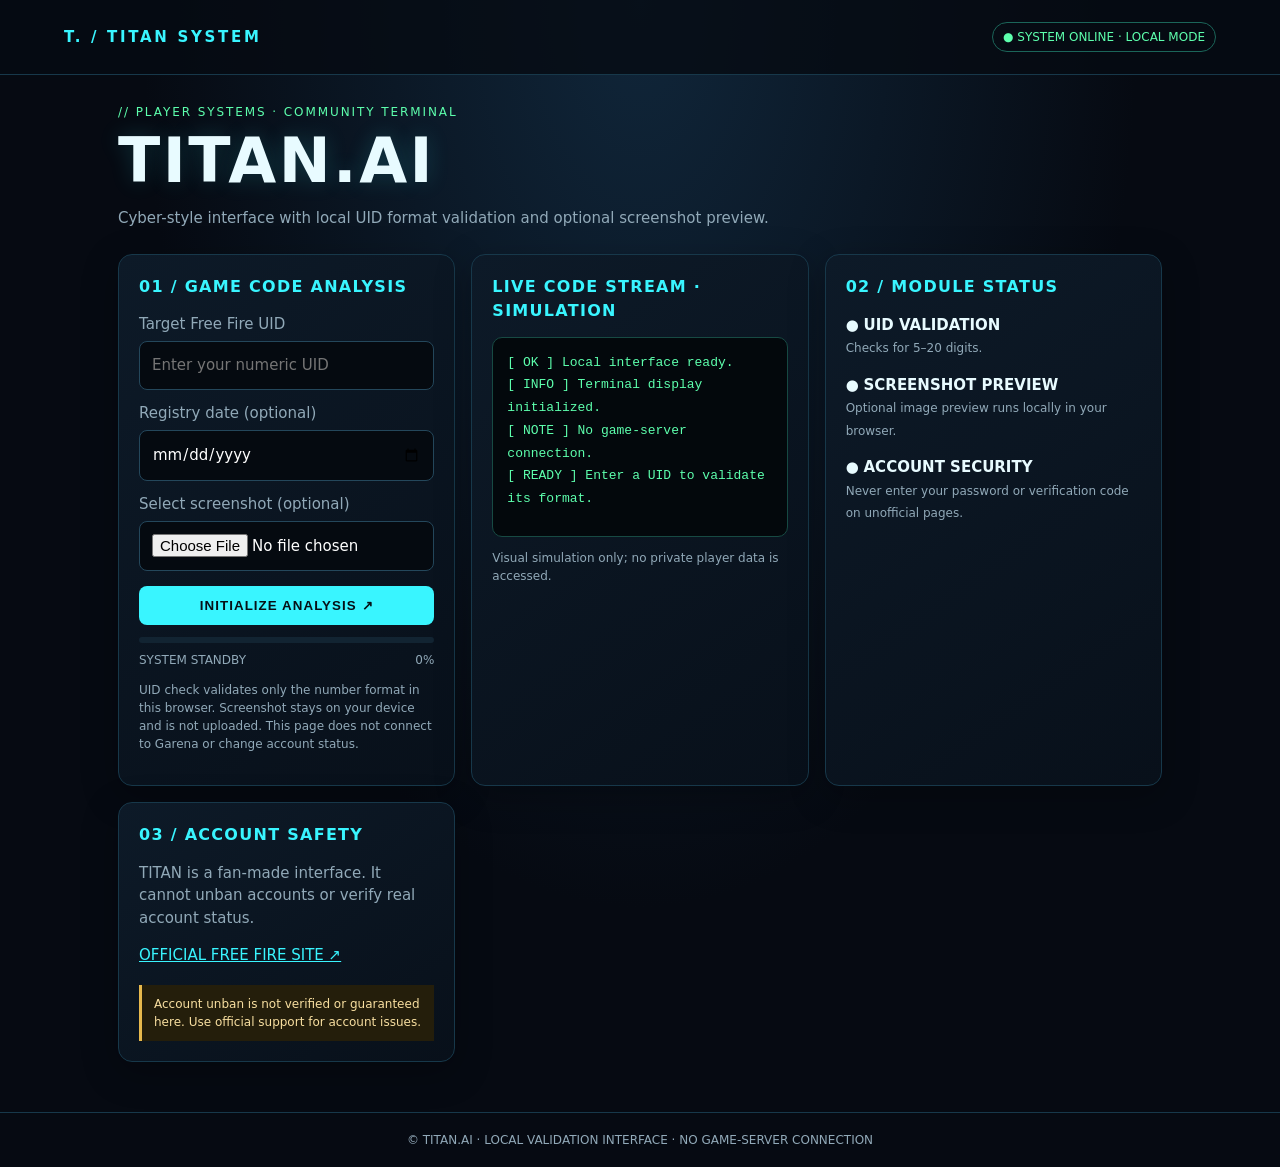
==== commit 43539826: "Add files via upload" ====
--- a/index.html
+++ b/index.html
@@ -1,241 +1,86 @@
 <!doctype html>
 <html lang="en">
 <head>
-  <meta charset="utf-8"><meta name="viewport" content="width=device-width, initial-scale=1">
-  <meta name="theme-color" content="#080a10"><meta name="description" content="TITAN.AI cyber gaming interface">
-  <title>TITAN UNBAN SYSTEM ACTIVATED — Cyber Interface</title><style>
-@import url('https://fonts.googleapis.com/css2?family=Orbitron:wght@400;500;600;700;800&family=Rajdhani:wght@400;500;600;700&display=swap');
-:root{--bg:#080a10;--panel:#10151f;--line:#273442;--cyan:#56f6e6;--purple:#a78bfa;--text:#edf4fb;--muted:#9aa9b8}*{box-sizing:border-box}html{scroll-behavior:smooth}body{margin:0;background:radial-gradient(ellipse at 50% 0%,#17253a 0,transparent 46%),var(--bg);color:var(--text);font-family:'Rajdhani',sans-serif;min-height:100vh}.scanlines{position:fixed;inset:0;pointer-events:none;z-index:3;opacity:.09;background:repeating-linear-gradient(0deg,transparent 0 3px,#a9dfff 4px)}.topbar{height:82px;padding:0 clamp(18px,6vw,88px);border-bottom:1px solid #293746;display:flex;align-items:center;justify-content:space-between;background:#080b11d9;position:relative;z-index:4}.brand{display:flex;gap:12px;align-items:center;color:inherit;text-decoration:none}.logo{display:grid;place-items:center;width:43px;height:43px;border:1px solid var(--cyan);color:var(--cyan);font:800 25px Orbitron;transform:skew(-7deg);box-shadow:0 0 18px #56f6e622}.brand b{display:block;font:700 21px Orbitron;letter-spacing:2px}.brand b span,.hero h1 span,.community h2 span{color:var(--cyan)}.brand small{display:block;font-size:11px;letter-spacing:2.2px;color:var(--muted);margin-top:4px}.system{display:flex;align-items:center;gap:10px;color:var(--cyan);font:600 11px Orbitron;letter-spacing:1px}.system i{width:7px;height:7px;border-radius:50%;background:#60ff9b;box-shadow:0 0 12px #60ff9b}.system time{color:#aeb9c7;border-left:1px solid #344252;padding-left:15px;margin-left:6px}main{width:min(1040px,calc(100% - 36px));margin:auto}.hero{padding:70px 0 45px;max-width:780px;margin:auto}.kicker{font:600 11px Orbitron;letter-spacing:2px;color:var(--cyan)}h1{font:800 clamp(42px,8vw,82px) Orbitron;letter-spacing:3px;margin:18px 0 12px;text-shadow:0 0 36px #56f6e61b}.intro{font-size:20px;color:#aab7c7;margin:0 0 30px}.panel{border:1px solid #314455;background:linear-gradient(135deg,#111925f5,#0c1119f7);box-shadow:0 18px 60px #0007;position:relative}.panel:before,.panel:after{content:"";position:absolute;width:25px;height:25px;border-color:var(--cyan);border-style:solid}.panel:before{top:-1px;left:-1px;border-width:2px 0 0 2px}.panel:after{bottom:-1px;right:-1px;border-width:0 2px 2px 0}.panel-title{padding:18px 22px;border-bottom:1px solid var(--line);display:flex;justify-content:space-between;gap:12px;font:600 11px Orbitron;letter-spacing:1px;color:#c5d3e2}.status{color:var(--cyan)}form{padding:24px 22px 8px}label{display:block;font:600 12px Orbitron;letter-spacing:.5px;color:#c5d3e2;margin:0 0 9px}input{width:100%;border:1px solid #344657;background:#090e16;color:white;border-radius:2px;padding:14px 13px;font:500 17px Rajdhani;outline:none;margin-bottom:20px}input:focus{border-color:var(--cyan);box-shadow:0 0 0 2px #56f6e61b}input[type=file]{font-size:13px;padding:10px}.two{display:grid;grid-template-columns:1fr 1fr;gap:18px}.primary,.secondary{display:inline-flex;align-items:center;justify-content:center;gap:25px;text-decoration:none;cursor:pointer;font:700 12px Orbitron;letter-spacing:1px;padding:15px 20px;border:1px solid var(--cyan);background:var(--cyan);color:#071011;transition:.2s}.primary{width:100%;margin:0 0 16px}.primary:hover,.secondary:hover{box-shadow:0 0 25px #56f6e63b;transform:translateY(-1px)}.progress-wrap{padding:0 22px}.progress-label{display:flex;justify-content:space-between;color:var(--cyan);font:600 10px Orbitron;letter-spacing:1px;margin:10px 0}.track{height:6px;background:#202b39;border:1px solid #2d3c4b}.track div{width:0;height:100%;background:linear-gradient(90deg,var(--purple),var(--cyan));transition:width .35s}.result{margin:16px 22px;padding:14px;background:#080e15;border-left:2px solid var(--cyan);color:#d9e9f4;font:500 14px Rajdhani;min-height:46px}.note{font-size:12px;line-height:1.6;color:#8394a5;padding:0 22px 20px;margin:0}.grid{display:grid;grid-template-columns:repeat(3,1fr);gap:14px;margin:20px 0 55px}.tile{padding:22px;border:1px solid var(--line);background:#0d131d}.tile>span{font:600 10px Orbitron;letter-spacing:1.5px;color:var(--purple)}.tile h2{font:700 15px Orbitron;letter-spacing:1px;margin:18px 0 9px}.tile p,.community p{color:var(--muted);line-height:1.55;font-size:17px}.module-state{font:600 10px Orbitron;color:var(--cyan)}.community{border-top:1px solid var(--line);border-bottom:1px solid var(--line);padding:30px 0;margin-bottom:30px;display:flex;align-items:center;justify-content:space-between;gap:24px}.community h2{font:700 clamp(22px,4vw,34px) Orbitron;margin:12px 0}.community p{margin:0}.secondary{white-space:nowrap;background:transparent;color:var(--cyan)}footer{padding:22px 18px;text-align:center;color:#6f8192;font:600 10px Orbitron;letter-spacing:1px;border-top:1px solid #1d2a38}.foot-status{color:#8fa4b4}@media(max-width:650px){.topbar{height:72px;padding:0 16px}.brand b{font-size:17px}.brand small{font-size:8px;letter-spacing:1px}.system{font-size:9px;gap:6px}.system time{display:none}.hero{padding-top:45px}.two,.grid{grid-template-columns:1fr}.community{align-items:flex-start;flex-direction:column}.secondary{white-space:normal;width:100%}.panel-title{font-size:9px;padding:15px}.intro{font-size:18px}}
-
-/* Full-screen sequence inspired by futuristic security-check interfaces. */
-.scan-overlay{position:fixed;inset:0;z-index:20;display:flex;align-items:center;justify-content:center;gap:clamp(28px,7vw,100px);padding:28px;background:radial-gradient(ellipse at 50% 40%,#102d3c 0%,#080c15 45%,#030509 100%);opacity:0;visibility:hidden;pointer-events:none;transition:opacity .35s,visibility .35s;overflow:hidden}
-.scan-overlay:before{content:"";position:absolute;inset:0;background:linear-gradient(transparent 49.7%,#59f6e612 50%,transparent 50.3%),linear-gradient(90deg,transparent 49.7%,#59f6e60b 50%,transparent 50.3%);background-size:100% 48px,48px 100%;mask-image:radial-gradient(ellipse at center,#000 5%,transparent 78%)}
-.scan-overlay.active{opacity:1;visibility:visible;pointer-events:auto}
-.scan-core{position:relative;width:clamp(210px,32vw,350px);aspect-ratio:1;display:grid;place-items:center;flex-shrink:0}
-.orbit{position:absolute;border:1px solid #56f6e65c;border-radius:50%;box-shadow:0 0 25px #56f6e614,inset 0 0 24px #56f6e610}
-.orbit-one{inset:3%;border-top-color:var(--cyan);border-right-color:#a78bfa;animation:orbit-spin 5s linear infinite}
-.orbit-two{inset:13%;border-style:dashed;border-color:#a78bfa8a;animation:orbit-spin 8s linear infinite reverse}
-.orbit-three{inset:25%;border-width:2px;border-bottom-color:var(--cyan);animation:orbit-pulse 1.6s ease-in-out infinite}
-.core-mark{font:800 clamp(58px,9vw,100px) Orbitron;color:#eafcff;text-shadow:0 0 20px #56f6e6,0 0 60px #56f6e68c;animation:core-breathe 1.8s ease-in-out infinite}
-.core-mark span{color:var(--cyan)}.core-caption{position:absolute;bottom:7%;font:600 10px Orbitron;letter-spacing:4px;color:var(--cyan)}
-.scan-copy{width:min(440px,100%);position:relative;z-index:1}.scan-copy h2{font:700 clamp(22px,3.5vw,34px) Orbitron;letter-spacing:1px;line-height:1.25;margin:18px 0 10px}.scan-copy p{color:#a9bbca;font-size:17px;line-height:1.5}.scan-meter{height:5px;background:#1a2936;border:1px solid #344755;margin-top:28px}.scan-meter div{height:100%;width:0;background:linear-gradient(90deg,#a78bfa,var(--cyan));box-shadow:0 0 16px #56f6e6;transition:width .12s linear}.scan-numbers{display:flex;justify-content:space-between;margin-top:13px;font:600 11px Orbitron;letter-spacing:1.5px;color:#8da5b5}.scan-numbers b{font-size:18px;color:var(--cyan)}.scan-foot{margin-top:35px!important;font:600 9px Orbitron!important;letter-spacing:1px;color:#70899b!important}.scan-running{overflow:hidden}
-@keyframes orbit-spin{to{transform:rotate(360deg)}}@keyframes orbit-pulse{0%,100%{transform:scale(.94);opacity:.6}50%{transform:scale(1.04);opacity:1}}@keyframes core-breathe{0%,100%{transform:scale(.96);opacity:.8}50%{transform:scale(1.04);opacity:1}}
-@media(max-width:650px){.scan-overlay{flex-direction:column;gap:12px;padding:22px}.scan-core{width:min(54vw,230px)}.scan-copy{text-align:center}.scan-copy h2{font-size:22px}.scan-copy p{font-size:15px}.scan-meter{margin-top:20px}.scan-foot{margin-top:24px!important;font-size:8px!important}}
-@media(prefers-reduced-motion:reduce){.orbit,.core-mark{animation:none!important}.scan-overlay{transition:none}}
-
-/* Mobile-safe animation overlay: keep the status and progress visible on short screens. */
-.scan-overlay{min-height:100dvh;max-height:100dvh;overflow-y:auto;-webkit-overflow-scrolling:touch;will-change:opacity;z-index:9999}
-.scan-core,.orbit,.core-mark{will-change:transform}
-.scan-overlay.active{display:flex}
-@media(max-width:650px){.scan-overlay{padding:18px 16px;gap:10px}.scan-core{flex:0 0 auto;width:min(48vw,190px);max-width:190px}.scan-copy{flex:0 0 auto;width:100%;max-width:440px}.scan-copy h2{font-size:clamp(20px,5.5vw,25px)}.scan-copy p{font-size:14px}.scan-foot{margin-top:16px!important;line-height:1.5}.scan-meter{margin-top:14px}}
-
-
-
-/* Post-animation live dashboard inspired by the supplied reference video. */
-.dashboard{width:min(1040px,calc(100% - 24px));margin:22px auto 50px;display:grid;gap:14px}.dash-head{display:flex;align-items:center;justify-content:space-between;gap:12px;border:1px solid #123c43;background:#061317;padding:16px 18px}.dash-brand{font:700 18px Orbitron;letter-spacing:3px;color:#e5ffff}.dash-brand span{color:#48f4e2}.dash-online{font:600 10px Orbitron;color:#4cffac;letter-spacing:1px}.dash-grid{display:grid;grid-template-columns:1fr 1fr;gap:14px}.dash-card{border:1px solid #143a40;background:#03090b;min-width:0;box-shadow:0 0 18px #00d9c50b}.dash-title{display:flex;justify-content:space-between;gap:10px;padding:12px 14px;border-bottom:1px solid #14363a;font:600 10px Orbitron;letter-spacing:1px;color:#d4ffff}.dash-title em{font-style:normal;color:#44f4d7}.dash-body{padding:13px 14px;font:500 12px/1.75 monospace;color:#25d9c9;min-height:125px;overflow-wrap:anywhere}.dash-body .amber{color:#f6bd55}.dash-body .red{color:#ff616e}.dash-body .green{color:#5dffa9}.name-chip{font:700 clamp(18px,4vw,26px) Orbitron;letter-spacing:2px;color:#53f5e5;text-shadow:0 0 15px #35f8df5c;overflow-wrap:anywhere}.dash-timer{border:1px solid #6d1824;background:#090507;box-shadow:inset 0 0 20px #ff15301a,0 0 20px #ff17301a;padding:18px;text-align:center}.dash-timer small{display:block;color:#55f5e5;font:700 10px Orbitron;letter-spacing:3px;margin-bottom:12px}.dash-timer strong{display:block;color:#ff4658;font:800 clamp(24px,6vw,42px) Orbitron;letter-spacing:2px;text-shadow:0 0 15px #ff203a8c}.dash-caption{text-align:center;color:#7d9b9d;font:500 10px Orbitron;letter-spacing:1px;margin-top:12px}.dashboard[hidden]{display:none!important}@media(max-width:650px){.dash-grid{grid-template-columns:1fr}.dash-head{padding:13px}.dash-brand{font-size:15px}.dash-body{min-height:105px;font-size:11px}.dash-timer{padding:15px}}
-
-#live-dashboard #countdown-section{display:block!important;margin:0;width:100%;padding-bottom:14px}#live-dashboard #countdown-section[hidden]{display:none!important}#live-dashboard .countdown-head{padding:14px;display:grid;gap:12px}#live-dashboard .countdown-head h2{font:700 17px Orbitron;color:#50f3df}#live-dashboard .timer{display:flex;justify-content:space-around;gap:8px}#live-dashboard .timer div{text-align:center}#live-dashboard .timer b{display:block;font:700 22px Orbitron;color:#ff5368}#live-dashboard .timer small{font:600 9px Orbitron;color:#8da5b5}#live-dashboard .countdown-track{margin:0 14px 10px}
-[hidden]{display:none!important}
-
-
+<meta charset="utf-8"><meta name="viewport" content="width=device-width,initial-scale=1">
+<title>TITAN UNBAN SYSTEM — Cyber Interface</title>
+<style>
+:root{--bg:#060a12;--panel:#0b1420;--line:#17384a;--cyan:#39f5ff;--green:#5dffad;--muted:#91a9b8}
+*{box-sizing:border-box}body{margin:0;background:radial-gradient(ellipse at top,#10263a 0,#060a12 55%);color:#e8fbff;font:15px/1.5 system-ui,Segoe UI,Arial,sans-serif}
+header{padding:22px 5vw;border-bottom:1px solid var(--line);display:flex;justify-content:space-between;gap:12px;align-items:center;flex-wrap:wrap;background:#060a12cc}
+.brand{font-weight:900;letter-spacing:.18em;color:var(--cyan)}.pill{border:1px solid #1b6559;color:var(--green);padding:5px 10px;border-radius:999px;font-size:12px}
+main{max-width:1080px;margin:auto;padding:28px 18px 50px}.eyebrow{color:var(--green);letter-spacing:.16em;font-size:12px}
+h1{font-size:clamp(32px,6vw,62px);line-height:1.02;margin:8px 0 14px;letter-spacing:.04em;text-shadow:0 0 22px #39f5ff2c}
+.sub{color:var(--muted);max-width:680px}.grid{display:grid;grid-template-columns:repeat(auto-fit,minmax(270px,1fr));gap:16px;margin-top:24px}
+.card{background:linear-gradient(145deg,#0d1a28,#08101a);border:1px solid var(--line);border-radius:14px;padding:20px;box-shadow:0 10px 36px #0004}
+h2{font-size:16px;letter-spacing:.08em;margin:0 0 14px;color:var(--cyan)}label{display:block;color:var(--muted);margin:12px 0 6px}
+input{width:100%;padding:12px;border-radius:8px;background:#050a10;border:1px solid #24475b;color:#fff;font:inherit;outline:none}input:focus{border-color:var(--cyan)}
+button{margin-top:15px;width:100%;padding:12px;border:0;border-radius:8px;background:var(--cyan);color:#061016;font-weight:900;letter-spacing:.08em;cursor:pointer}button:hover{filter:brightness(1.12)}button:disabled{opacity:.55;cursor:wait}
+.note{font-size:12px;color:var(--muted);margin-top:12px}.terminal{font:13px/1.75 ui-monospace,SFMono-Regular,Consolas,monospace;color:var(--green);background:#03080c;border:1px solid #174a43;border-radius:10px;padding:14px;min-height:200px;max-height:320px;overflow:auto;overflow-wrap:anywhere}
+.bar{height:6px;background:#122432;border-radius:99px;margin-top:12px;overflow:hidden}.fill{height:100%;width:0;background:linear-gradient(90deg,var(--cyan),var(--green));transition:width .35s}
+.status{display:flex;justify-content:space-between;color:var(--muted);font-size:12px;margin-top:8px}.warning{border-left:3px solid #e7b94d;padding:10px 12px;background:#241e0b;color:#f8dfa0;font-size:12px;margin-top:18px}
+footer{padding:18px;text-align:center;border-top:1px solid var(--line);color:var(--muted);font-size:12px}a{color:var(--cyan)}#preview{display:none;max-width:100%;max-height:180px;border-radius:8px;margin-top:10px;border:1px solid var(--line)}
 </style>
 </head>
 <body>
-  <audio id="bg-music" src="background-music.mp3" loop preload="auto"></audio><button class="music-toggle" id="music-toggle" type="button" aria-label="Toggle background music">♫ MUSIC: OFF</button>
-
-  <div class="scanlines"></div>
-  <div class="scan-overlay" id="scan-overlay" aria-hidden="true" role="status" aria-live="polite">
-    <div class="scan-core"><div class="orbit orbit-one"></div><div class="orbit orbit-two"></div><div class="orbit orbit-three"></div><div class="core-mark">T<span>.</span></div><div class="core-caption">TITAN SYSTEM</div></div>
-    <div class="scan-copy"><div class="kicker">// SECURE LOCAL SEQUENCE</div><h2 id="scan-title">CHECKING YOUR ID</h2><p id="scan-status">Preparing local validation sequence…</p><div class="scan-meter"><div id="scan-progress"></div></div><div class="scan-numbers"><span>PROCESS STATUS</span><b id="scan-pct">0%</b></div><p class="scan-foot">LOCAL UID FORMAT CHECK · NO GAME SERVER CONNECTION</p></div>
-  </div><header class="topbar"><a class="brand" href="#top"><span class="logo">T</span><span><b>TITAN<span>.AI</span></b><small>ADVANCED CYBER INTERFACE</small></span></a><div class="system"><i></i><span>SYSTEM ONLINE</span><time id="clock">--:--:-- IST</time><time id="live-date">-- --- ----</time></div></header>
-  <main id="top">
-    <section class="hero"><div class="kicker">// PLAYER SYSTEMS · COMMUNITY TERMINAL</div><h1>TITAN<span>.AI</span></h1><p class="intro">Cyber interface with animated local UID format validation.</p>
-      <div class="panel"><div class="panel-title"><span>01 / GAME CODE ANALYSIS ENTRY PROTOCOL</span><span class="status">READY</span></div>
-        <form id="analysis-form"><label for="uid">Target Free Fire UID</label><input id="uid" name="uid" inputmode="numeric" autocomplete="off" placeholder="Enter your numeric UID" minlength="5" maxlength="20" pattern="[0-9]{5,20}" required>
-          <div class="two"><div><label for="registry">Registry date (optional)</label><input id="registry" type="date"></div><div><label for="proof">Reference image (optional)</label><input id="proof" type="file" accept="image/*"></div></div>
-          <button class="primary" type="submit">INITIALIZE ANALYSIS <span>↗</span></button>
-        </form><div class="progress-wrap"><div class="progress-label"><span id="progress-text">SYSTEM STANDBY</span><span id="progress-pct">0%</span></div><div class="track"><div id="progress"></div></div></div><p id="result" class="result" role="status" aria-live="polite">[ READY ] Enter a UID to validate its format.</p>
-        <p class="note">UID CHECK: This page validates the number format in your browser. It does not connect to Garena, access private data, or change account bans/status.</p>
-      </div>
-    </section>
-    <section class="countdown panel" id="countdown-section" hidden><div class="panel-title"><span>LIVE SYSTEM WINDOW</span><span class="status">30 DAY TIMER</span></div><div class="countdown-head"><div><div class="kicker">// LIVE DATE & COUNTDOWN</div><h2 id="countdown-title">30 DAYS REMAINING</h2><p class="note">The 30-day countdown begins after analysis completes.</p></div><div class="timer" aria-live="polite"><div><b id="days">30</b><small>DAYS</small></div><div><b id="hours">00</b><small>HOURS</small></div><div><b id="minutes">00</b><small>MIN</small></div><div><b id="seconds">00</b><small>SEC</small></div></div></div><div class="track countdown-track"><div id="countdown-progress"></div></div></section>
-    <section class="grid"><article class="tile"><span>02 / MODULE</span><h2>UID VALIDATION</h2><p>Checks that the entered UID contains 5–20 digits.</p><b class="module-state">● ACTIVE</b></article><article class="tile"><span>03 / MODULE</span><h2>LOCAL SEQUENCE</h2><p>Displays an animated local validation sequence after the form is submitted.</p><b class="module-state">● ACTIVE</b></article><article class="tile"><span>04 / MODULE</span><h2>ACCOUNT SECURITY</h2><p>Never enter your password or verification code on unofficial pages.</p><b class="module-state">● STANDBY</b></article></section>
-    <section class="community"><div><div class="kicker">// COMMUNITY GATEWAY</div><h2>ENTER THE <span>TITAN GRID.</span></h2><p>Connect with your squad. Play fair. Keep your account secure.</p></div><a class="secondary" href="https://ff.garena.com/" target="_blank" rel="noopener noreferrer">OFFICIAL FREE FIRE SITE ↗</a></section>
-    <section class="dashboard" id="live-dashboard" hidden>
-      <div class="dash-head"><div class="dash-brand">TITAN <span>AI</span></div><div class="dash-online">● SYSTEM ONLINE</div></div>
-      <div style="text-align:center;padding:18px 12px 22px;border:1px solid #143a40;background:linear-gradient(180deg,#061317,#03090b)"><div class="dash-caption" style="color:#50f3df;letter-spacing:3px">ADVANCED CYBER ANALYSIS INTERFACE · VISUAL DEMO</div><h2 style="font:800 clamp(22px,5vw,38px) Orbitron;letter-spacing:2px;margin:16px 0 8px;color:#eaffff;text-shadow:0 0 18px #48f4e24c">TITAN UNBAN SYSTEM <span style="color:#48f4e2">ACTIVATED</span></h2><p style="font:500 13px/1.6 monospace;color:#88a7a8;margin:0">Local interface animation and simulated terminal output. No real account status is accessed.</p></div>
-      <div class="dash-card"><div class="dash-title"><span>PLAYER IDENTITY / LOCAL DISPLAY</span><em>LIVE</em></div><div class="dash-body"><div class="amber">&gt; SYSTEM MESSAGE</div><div class="name-chip" id="player-name" style="font-size:clamp(17px,3.5vw,25px)">TITAN UNBAN SYSTEM ACTIVATED</div><div class="green">&gt; LOCAL DEMO SESSION INITIALIZED</div><div>&gt; DEVICE CLOCK: <span id="dash-clock">--:--:--</span></div></div></div>
-      <div class="dash-grid">
-        <div class="dash-card"><div class="dash-title"><span>LIVE CODE STREAM</span><em>SIMULATION ONLY</em></div><div class="dash-body" id="live-log"><div class="green">[ OK ] Local interface ready.</div><div>[ INFO ] Display name loaded.</div><div class="amber">[ NOTE ] No game-server connection.</div></div></div>
-        <div class="dash-card"><div class="dash-title"><span>LOCAL SESSION STATUS</span><em>LOCAL</em></div><div class="dash-body"><div class="green">[ COMPLETE ] Local UID format check finished.</div><div>[ ACTIVE ] 30-day reminder started after animation.</div><div class="amber">[ NOTICE ] Account unban is not verified or guaranteed.</div></div><div class="dash-timer"><small>30-DAY REMINDER · TIME LEFT</small><strong id="dash-count">30D 00H 00M 00S</strong></div></div>
-      </div><div class="dash-caption">TITAN UNBAN SYSTEM ACTIVATED · LOCAL VISUAL DEMO ONLY — NO GAME-SERVER CONNECTION</div>
-    </section>
-  </main><footer>© <span id="year"></span> TITAN.AI <span class="foot-status">• LOCAL VALIDATION SYSTEM</span></footer><script>
-document.addEventListener('DOMContentLoaded', () => {
-  const music = document.getElementById('bg-music');
-  const musicToggle = document.getElementById('music-toggle');
-  let musicOn = false;
-  async function startMusic(){
-    try { await music.play(); musicOn = true; musicToggle.textContent = '♫ MUSIC: ON'; }
-    catch(e) { musicOn = false; musicToggle.textContent = '♫ TAP FOR MUSIC'; }
-  }
-  musicToggle.addEventListener('click', async () => {
-    if (musicOn && !music.paused) { music.pause(); musicOn = false; musicToggle.textContent = '♫ MUSIC: OFF'; }
-    else { await startMusic(); }
-  });
-  const $ = (id) => document.getElementById(id);
-  const form = $('analysis-form');
-  form.addEventListener('submit', () => { if (!musicOn) startMusic(); }, { once: true });
-  const uid = $('uid');
-  const progress = $('progress');
-  const pct = $('progress-pct');
-  const ptext = $('progress-text');
-  const result = $('result');
-  const overlay = $('scan-overlay');
-  const scanPct = $('scan-pct');
-  const scanTitle = $('scan-title');
-  const scanStatus = $('scan-status');
-  const countdownSection = $('countdown-section');
-  const dashboard = $('live-dashboard');
-  const hero = document.querySelector('.hero');
-  const grid = document.querySelector('.grid');
-  const community = document.querySelector('.community');
-  const dashLogs = $('live-log');
-  // All terminal messages below are visual simulation only; they are not returned by Garena.
-  const logLines = [
-    '[SIMULATION] LIVE CODE STREAM',
-    '[SIMULATION] BAN TO UNBAN SEQUENCE — visual effect only',
-    '[STATUS CHECK - DEMO] CURRENT STATE: UNKNOWN | No official status API connected',
-    '[STATUS TRANSITION - DEMO] BANNED ----> PENDING_UNBAN_RESTORATION (illustrative only)',
-    '[HEX INJECT - DEMO] 806A 7E51 C698 :: RE-APPLYING UNBAN TICKET (visual text only)',
-    '[OVERRIDE - DEMO] Simulated unban script sequence -> Memory Address:[0xE0F6032C]',
-    '[STATUS TRANSITION - DEMO] BANNED ----> PENDING_UNBAN_RESTORATION',
-    '[GARENA GATEWAY - DEMO] Gateway verification in progress... no gateway request sent',
-    '[STATUS CHECK - DEMO] CURRENT STATE: UNKNOWN | No game-server connection',
-    '[PATCH - DEMO] IS_BANNED=1 -> IS_BANNED=0 ... SIMULATED; no account changes made',
-    '[DAEMON - DEMO] Illustrative 10-day synchronization timer (not an actual token)',
-    '[ALERT - DEMO] Security bot message is simulated; no proxy or bypass used',
-    '[SYNC - DEMO] Restoration token persistent across cloud nodes (fictional log)',
-    '[STATUS CHECK - DEMO] No real ban/unban result has been verified',
-    '[DETECTED CLIENT IP ADDRESS] NOT COLLECTED — privacy-safe demo',
-    '[DETECTED USER LOGIN LOCATION] SAMPLE ONLY: Kolkata, West Bengal, India (not detected)',
-    '[ACTIVE ISP / NETWORK PROVIDER] SAMPLE ONLY: Jio / Airtel Broadband (not detected)',
-    '[SESSION AUTHENTICATION TIMESTAMP] Local device clock only; no login authentication',
-    '[INFO] To verify an actual ban, use official Garena support.',
-    '[OK] TITAN interface running in local visual demo mode.'
-  ];
-  let logIndex = 0;
-  setInterval(() => {
-    if ($('dash-clock')) $('dash-clock').textContent = new Intl.DateTimeFormat('en-IN',{timeZone:'Asia/Kolkata',hour:'2-digit',minute:'2-digit',second:'2-digit',hour12:false}).format(new Date());
-    if (dashboard && !dashboard.hidden && dashLogs) {
-      const line = document.createElement('div'); line.textContent = logLines[logIndex++ % logLines.length];
-      if (logIndex % 3 === 0) line.className = 'amber';
-      dashLogs.appendChild(line); while (dashLogs.children.length > 6) dashLogs.removeChild(dashLogs.firstChild);
-    }
-  }, 1600);
-  const DURATION = 30 * 24 * 60 * 60 * 1000;
-  // v2 deliberately ignores the old timer that started too early.
-  const STORE_KEY = 'titan_ai_countdown_start_v3';
-  // Clear timestamps written by earlier broken versions so they cannot start the timer early.
-  try { localStorage.removeItem('titan_ai_countdown_start_v1'); localStorage.removeItem('titan_ai_countdown_start_v2'); } catch (_) {}
-  let running = false;
-
-  function updateClock() {
-    const now = new Date();
-    if ($('clock')) $('clock').textContent = new Intl.DateTimeFormat('en-IN', {timeZone:'Asia/Kolkata', hour:'2-digit', minute:'2-digit', second:'2-digit', hour12:false}).format(now) + ' IST';
-    if ($('live-date')) $('live-date').textContent = new Intl.DateTimeFormat('en-IN', {timeZone:'Asia/Kolkata', day:'2-digit', month:'short', year:'numeric'}).format(now);
-    if ($('year')) $('year').textContent = now.getFullYear();
-  }
-  if (countdownSection) countdownSection.hidden = true;
-  updateClock(); setInterval(updateClock, 1000);
-
-  function showCountdown() {
-    let start = 0;
-    try { start = Number(localStorage.getItem(STORE_KEY)); } catch (_) {}
-    if (!start || !Number.isFinite(start) || !countdownSection) { if (countdownSection) countdownSection.hidden = true; return; }
-    countdownSection.hidden = false;
-    const left = Math.max(0, start + DURATION - Date.now());
-    $('days').textContent = String(Math.floor(left / 86400000)).padStart(2,'0');
-    $('hours').textContent = String(Math.floor(left % 86400000 / 3600000)).padStart(2,'0');
-    $('minutes').textContent = String(Math.floor(left % 3600000 / 60000)).padStart(2,'0');
-    $('seconds').textContent = String(Math.floor(left % 60000 / 1000)).padStart(2,'0');
-    if ($('dash-count')) $('dash-count').textContent = `${String(Math.floor(left / 86400000)).padStart(2,'0')}D ${String(Math.floor(left % 86400000 / 3600000)).padStart(2,'0')}H ${String(Math.floor(left % 3600000 / 60000)).padStart(2,'0')}M ${String(Math.floor(left % 60000 / 1000)).padStart(2,'0')}S`;
-    $('countdown-title').textContent = left ? '30-DAY SESSION WINDOW' : 'SESSION WINDOW ENDED';
-    $('countdown-progress').style.width = `${Math.max(0, Math.min(100, left / DURATION * 100))}%`;
-  }
-  // Do not reveal or tick a countdown until this version has stored a start time
-  // after the animation completes. Old-version timestamps are intentionally ignored.
-  setInterval(showCountdown, 1000);
-
-  const steps = [
-    {at: 5, title:'INITIALIZING INTERFACE', status:'Preparing local validation sequence…'},
-    {at: 20, title:'CHECKING YOUR ID', status:'Checking your ID format locally in this browser…'},
-    {at: 42, title:'VERIFYING FORM FIELDS', status:'Confirming required fields are complete…'},
-    {at: 64, title:'RUNNING LOCAL CHECK', status:'This page does not connect to Free Fire game servers…'},
-    {at: 82, title:'30-DAY COUNTDOWN', status:'After 30 days, check your account status with official Free Fire support. An unban is not guaranteed.'},
-    {at: 100, title:'LOCAL CHECK COMPLETE', status:'UID format check completed successfully.'}
-  ];
-
-  function runAnimation() {
-    running = true;
-    overlay.classList.add('active');
-    overlay.setAttribute('aria-hidden', 'false');
-    document.body.classList.add('scan-running');
-    let index = 0;
-    const started = performance.now();
-    const total = 5200;
-    scanTitle.textContent = 'INITIALIZING INTERFACE';
-    scanStatus.textContent = 'Preparing local validation sequence…';
-    scanPct.textContent = '0%';
-    $('scan-progress').style.width = '0%';
-    const tick = (now) => {
-      const amount = Math.min(100, Math.floor((now - started) / total * 100));
-      while (index < steps.length && amount >= steps[index].at) {
-        scanTitle.textContent = steps[index].title;
-        scanStatus.textContent = steps[index].status;
-        index++;
-      }
-      scanPct.textContent = amount + '%';
-      $('scan-progress').style.width = amount + '%';
-      progress.style.width = amount + '%';
-      pct.textContent = amount + '%';
-      ptext.textContent = amount === 100 ? 'COMPLETE' : 'PROCESSING';
-      if (amount < 100) requestAnimationFrame(tick);
-      else setTimeout(() => {
-        overlay.classList.remove('active');
-        overlay.setAttribute('aria-hidden', 'true');
-        document.body.classList.remove('scan-running');
-        running = false;
-        result.textContent = '[ COMPLETE ] ID format checked locally. The 30-day timer is only a reminder; it cannot unban an account or guarantee an unban.';
-        try { localStorage.setItem(STORE_KEY, String(Date.now())); } catch (_) {}
-        showCountdown();
-        if (dashboard) { dashboard.hidden = false; if (countdownSection) dashboard.insertBefore(countdownSection, dashboard.firstChild.nextSibling); }
-        if (hero) hero.hidden = true;
-        if (grid) grid.hidden = true;
-        if (community) community.hidden = true;
-        if (dashboard) dashboard.scrollIntoView({behavior:'smooth', block:'start'});
-      }, 700);
-    };
-    requestAnimationFrame(tick);
-  }
-
-  form.addEventListener('submit', (event) => {
-    event.preventDefault();
-    if (running) return;
-    const value = uid.value.trim();
-    if (!/^\d{5,20}$/.test(value)) {
-      result.textContent = '[ ERROR ] Enter a UID containing 5–20 digits.';
-      uid.focus(); return;
-    }
-    result.textContent = '[ RUNNING ] Local UID format check in progress…';
-    runAnimation();
-  });
-
-  $('proof').addEventListener('change', () => {
-    const file = $('proof').files && $('proof').files[0];
-    if (file) result.textContent = '[ FILE SELECTED ] Reference image stays on this device and is not uploaded.';
-  });
+<header><div class="brand">T. / TITAN SYSTEM</div><div class="pill">● SYSTEM ONLINE · LOCAL MODE</div></header>
+<main>
+<div class="eyebrow">// PLAYER SYSTEMS · COMMUNITY TERMINAL</div><h1>TITAN.AI</h1>
+<p class="sub">Cyber-style interface with local UID format validation and optional screenshot preview.</p>
+<div class="grid">
+<section class="card"><h2>01 / GAME CODE ANALYSIS</h2>
+<form id="uidForm">
+<label for="uid">Target Free Fire UID</label>
+<input id="uid" inputmode="numeric" autocomplete="off" placeholder="Enter your numeric UID" maxlength="20" required>
+<label for="date">Registry date (optional)</label><input id="date" type="date">
+<label for="screenshot">Select screenshot (optional)</label><input id="screenshot" type="file" accept="image/*">
+<img id="preview" alt="Selected screenshot preview">
+<button id="submitBtn" type="submit">INITIALIZE ANALYSIS ↗</button>
+</form>
+<div class="bar"><div class="fill" id="fill"></div></div><div class="status"><span id="status">SYSTEM STANDBY</span><span id="percent">0%</span></div>
+<p class="note">UID check validates only the number format in this browser. Screenshot stays on your device and is not uploaded. This page does not connect to Garena or change account status.</p></section>
+<section class="card"><h2>LIVE CODE STREAM · SIMULATION</h2><div class="terminal" id="terminal" aria-live="polite">
+<div>[ OK ] Local interface ready.</div><div>[ INFO ] Terminal display initialized.</div><div>[ NOTE ] No game-server connection.</div><div>[ READY ] Enter a UID to validate its format.</div>
+</div><p class="note">Visual simulation only; no private player data is accessed.</p></section>
+<section class="card"><h2>02 / MODULE STATUS</h2>
+<p>● <b>UID VALIDATION</b><br><span class="note">Checks for 5–20 digits.</span></p>
+<p>● <b>SCREENSHOT PREVIEW</b><br><span class="note">Optional image preview runs locally in your browser.</span></p>
+<p>● <b>ACCOUNT SECURITY</b><br><span class="note">Never enter your password or verification code on unofficial pages.</span></p></section>
+<section class="card"><h2>03 / ACCOUNT SAFETY</h2><p class="sub">TITAN is a fan-made interface. It cannot unban accounts or verify real account status.</p>
+<p><a href="https://ff.garena.com/" target="_blank" rel="noopener noreferrer">OFFICIAL FREE FIRE SITE ↗</a></p>
+<div class="warning">Account unban is not verified or guaranteed here. Use official support for account issues.</div></section>
+</div></main>
+<footer>© TITAN.AI · LOCAL VALIDATION INTERFACE · NO GAME-SERVER CONNECTION</footer>
+<script>
+const form=document.getElementById('uidForm');
+const terminal=document.getElementById('terminal');
+const fill=document.getElementById('fill');
+const statusEl=document.getElementById('status');
+const percent=document.getElementById('percent');
+const uidInput=document.getElementById('uid');
+const screenshotInput=document.getElementById('screenshot');
+const preview=document.getElementById('preview');
+function log(msg){const d=document.createElement('div');d.textContent=msg;terminal.appendChild(d);while(terminal.children.length>30)terminal.removeChild(terminal.firstChild);terminal.scrollTop=terminal.scrollHeight;}
+screenshotInput.addEventListener('change',()=>{
+ const file=screenshotInput.files && screenshotInput.files[0];
+ if(!file){preview.removeAttribute('src');preview.style.display='none';return;}
+ if(!file.type.startsWith('image/')){log('[ ERROR ] Please select an image file.');screenshotInput.value='';return;}
+ const reader=new FileReader();
+ reader.onload=()=>{preview.src=reader.result;preview.style.display='block';log('[ OK ] Screenshot selected locally: '+file.name);};
+ reader.readAsDataURL(file);
 });
-
+form.addEventListener('submit',e=>{
+ e.preventDefault();
+ const uid=uidInput.value.trim();
+ // Correct regex: digits only, length 5 to 20.
+ if(!/^\d{5,20}$/.test(uid)){
+   log('[ ERROR ] UID format invalid: enter 5–20 digits only.');
+   statusEl.textContent='FORMAT ERROR';fill.style.width='0%';percent.textContent='0%';return;
+ }
+ const btn=document.getElementById('submitBtn');btn.disabled=true;
+ statusEl.textContent='RUNNING LOCAL CHECK';fill.style.width='0%';percent.textContent='0%';
+ log('[ INIT ] Local UID format check started.');
+ const steps=['[ OK ] Input received locally.','[ CHECK ] Numeric format verified.','[ NOTE ] Garena server not contacted.','[ COMPLETE ] Local format check finished.'];
+ let i=0;const timer=setInterval(()=>{i++;fill.style.width=(i/steps.length*100)+'%';percent.textContent=Math.round(i/steps.length*100)+'%';log(steps[i-1]);if(i===steps.length){clearInterval(timer);statusEl.textContent='LOCAL CHECK COMPLETE';btn.disabled=false;}},500);
+});
 </script>
-</body></html>
+</body></html>
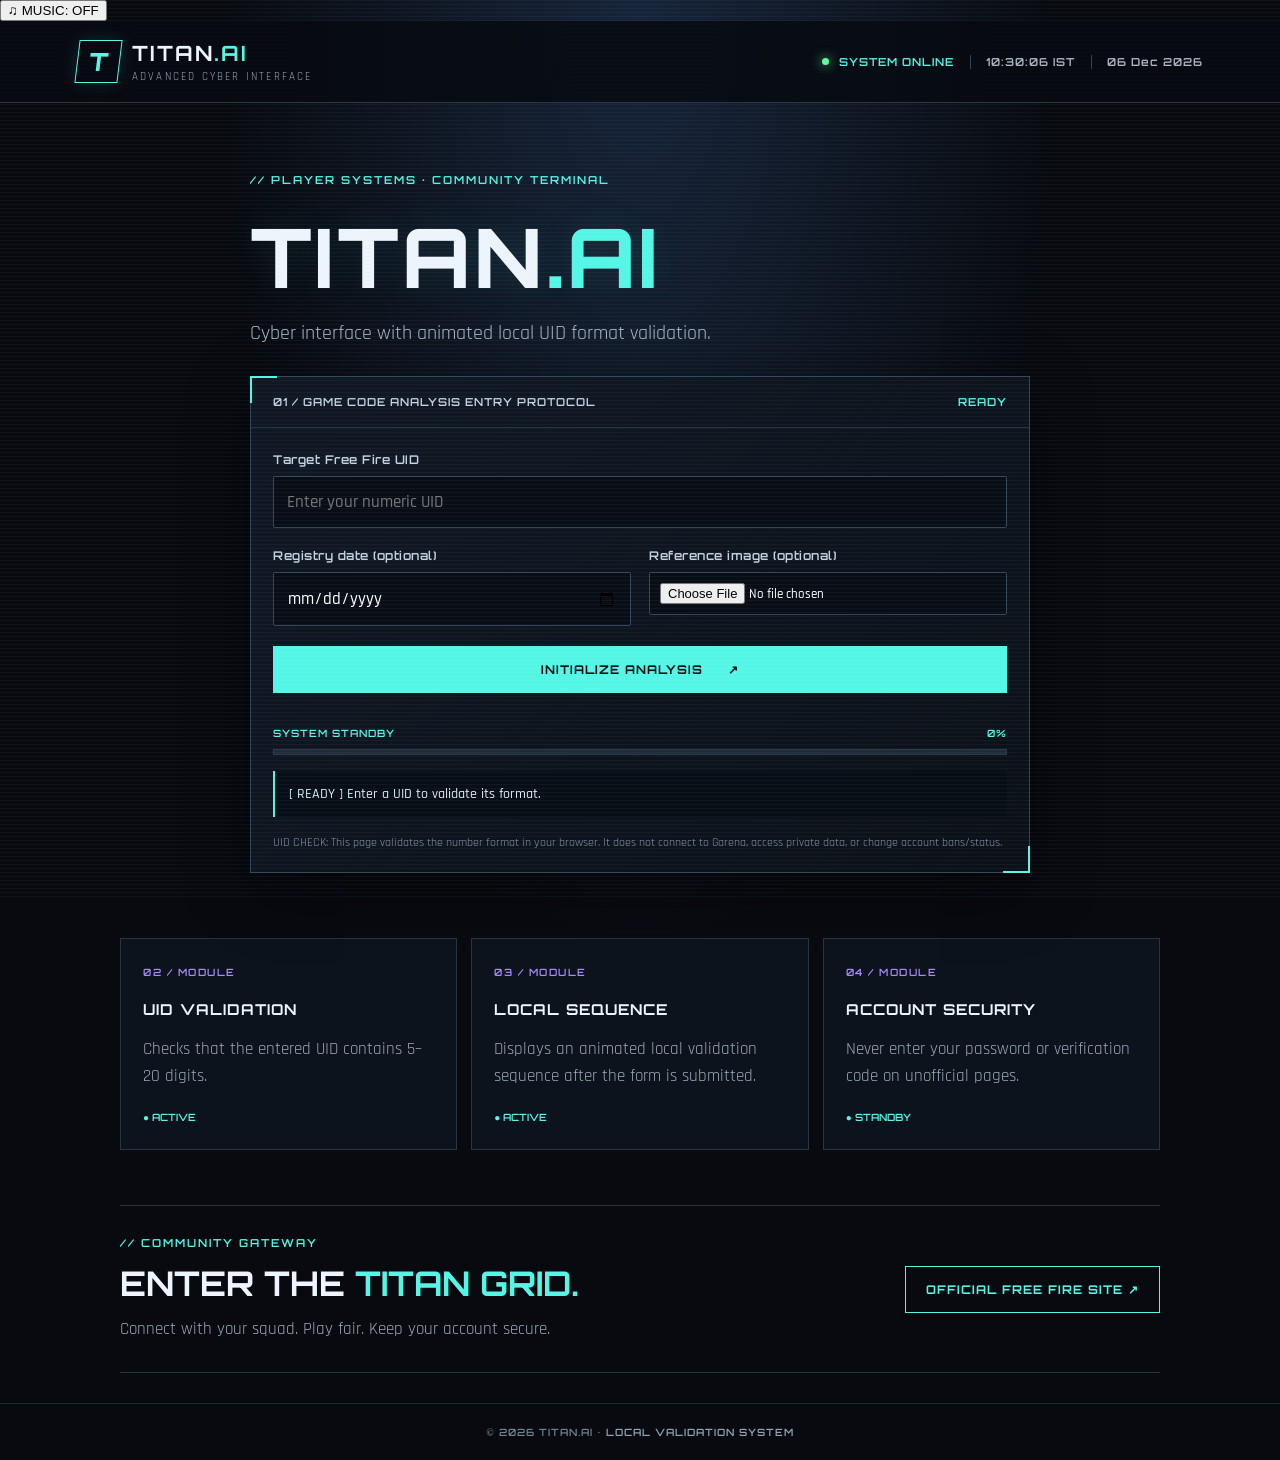
==== commit 0d7e6de2: "Add files via upload" ====
--- a/index.html
+++ b/index.html
@@ -1,86 +1,241 @@
 <!doctype html>
 <html lang="en">
 <head>
-<meta charset="utf-8"><meta name="viewport" content="width=device-width,initial-scale=1">
-<title>TITAN UNBAN SYSTEM — Cyber Interface</title>
-<style>
-:root{--bg:#060a12;--panel:#0b1420;--line:#17384a;--cyan:#39f5ff;--green:#5dffad;--muted:#91a9b8}
-*{box-sizing:border-box}body{margin:0;background:radial-gradient(ellipse at top,#10263a 0,#060a12 55%);color:#e8fbff;font:15px/1.5 system-ui,Segoe UI,Arial,sans-serif}
-header{padding:22px 5vw;border-bottom:1px solid var(--line);display:flex;justify-content:space-between;gap:12px;align-items:center;flex-wrap:wrap;background:#060a12cc}
-.brand{font-weight:900;letter-spacing:.18em;color:var(--cyan)}.pill{border:1px solid #1b6559;color:var(--green);padding:5px 10px;border-radius:999px;font-size:12px}
-main{max-width:1080px;margin:auto;padding:28px 18px 50px}.eyebrow{color:var(--green);letter-spacing:.16em;font-size:12px}
-h1{font-size:clamp(32px,6vw,62px);line-height:1.02;margin:8px 0 14px;letter-spacing:.04em;text-shadow:0 0 22px #39f5ff2c}
-.sub{color:var(--muted);max-width:680px}.grid{display:grid;grid-template-columns:repeat(auto-fit,minmax(270px,1fr));gap:16px;margin-top:24px}
-.card{background:linear-gradient(145deg,#0d1a28,#08101a);border:1px solid var(--line);border-radius:14px;padding:20px;box-shadow:0 10px 36px #0004}
-h2{font-size:16px;letter-spacing:.08em;margin:0 0 14px;color:var(--cyan)}label{display:block;color:var(--muted);margin:12px 0 6px}
-input{width:100%;padding:12px;border-radius:8px;background:#050a10;border:1px solid #24475b;color:#fff;font:inherit;outline:none}input:focus{border-color:var(--cyan)}
-button{margin-top:15px;width:100%;padding:12px;border:0;border-radius:8px;background:var(--cyan);color:#061016;font-weight:900;letter-spacing:.08em;cursor:pointer}button:hover{filter:brightness(1.12)}button:disabled{opacity:.55;cursor:wait}
-.note{font-size:12px;color:var(--muted);margin-top:12px}.terminal{font:13px/1.75 ui-monospace,SFMono-Regular,Consolas,monospace;color:var(--green);background:#03080c;border:1px solid #174a43;border-radius:10px;padding:14px;min-height:200px;max-height:320px;overflow:auto;overflow-wrap:anywhere}
-.bar{height:6px;background:#122432;border-radius:99px;margin-top:12px;overflow:hidden}.fill{height:100%;width:0;background:linear-gradient(90deg,var(--cyan),var(--green));transition:width .35s}
-.status{display:flex;justify-content:space-between;color:var(--muted);font-size:12px;margin-top:8px}.warning{border-left:3px solid #e7b94d;padding:10px 12px;background:#241e0b;color:#f8dfa0;font-size:12px;margin-top:18px}
-footer{padding:18px;text-align:center;border-top:1px solid var(--line);color:var(--muted);font-size:12px}a{color:var(--cyan)}#preview{display:none;max-width:100%;max-height:180px;border-radius:8px;margin-top:10px;border:1px solid var(--line)}
+  <meta charset="utf-8"><meta name="viewport" content="width=device-width, initial-scale=1">
+  <meta name="theme-color" content="#080a10"><meta name="description" content="TITAN.AI cyber gaming interface">
+  <title>TITAN UNBAN SYSTEM ACTIVATED — Cyber Interface</title><style>
+@import url('https://fonts.googleapis.com/css2?family=Orbitron:wght@400;500;600;700;800&family=Rajdhani:wght@400;500;600;700&display=swap');
+:root{--bg:#080a10;--panel:#10151f;--line:#273442;--cyan:#56f6e6;--purple:#a78bfa;--text:#edf4fb;--muted:#9aa9b8}*{box-sizing:border-box}html{scroll-behavior:smooth}body{margin:0;background:radial-gradient(ellipse at 50% 0%,#17253a 0,transparent 46%),var(--bg);color:var(--text);font-family:'Rajdhani',sans-serif;min-height:100vh}.scanlines{position:fixed;inset:0;pointer-events:none;z-index:3;opacity:.09;background:repeating-linear-gradient(0deg,transparent 0 3px,#a9dfff 4px)}.topbar{height:82px;padding:0 clamp(18px,6vw,88px);border-bottom:1px solid #293746;display:flex;align-items:center;justify-content:space-between;background:#080b11d9;position:relative;z-index:4}.brand{display:flex;gap:12px;align-items:center;color:inherit;text-decoration:none}.logo{display:grid;place-items:center;width:43px;height:43px;border:1px solid var(--cyan);color:var(--cyan);font:800 25px Orbitron;transform:skew(-7deg);box-shadow:0 0 18px #56f6e622}.brand b{display:block;font:700 21px Orbitron;letter-spacing:2px}.brand b span,.hero h1 span,.community h2 span{color:var(--cyan)}.brand small{display:block;font-size:11px;letter-spacing:2.2px;color:var(--muted);margin-top:4px}.system{display:flex;align-items:center;gap:10px;color:var(--cyan);font:600 11px Orbitron;letter-spacing:1px}.system i{width:7px;height:7px;border-radius:50%;background:#60ff9b;box-shadow:0 0 12px #60ff9b}.system time{color:#aeb9c7;border-left:1px solid #344252;padding-left:15px;margin-left:6px}main{width:min(1040px,calc(100% - 36px));margin:auto}.hero{padding:70px 0 45px;max-width:780px;margin:auto}.kicker{font:600 11px Orbitron;letter-spacing:2px;color:var(--cyan)}h1{font:800 clamp(42px,8vw,82px) Orbitron;letter-spacing:3px;margin:18px 0 12px;text-shadow:0 0 36px #56f6e61b}.intro{font-size:20px;color:#aab7c7;margin:0 0 30px}.panel{border:1px solid #314455;background:linear-gradient(135deg,#111925f5,#0c1119f7);box-shadow:0 18px 60px #0007;position:relative}.panel:before,.panel:after{content:"";position:absolute;width:25px;height:25px;border-color:var(--cyan);border-style:solid}.panel:before{top:-1px;left:-1px;border-width:2px 0 0 2px}.panel:after{bottom:-1px;right:-1px;border-width:0 2px 2px 0}.panel-title{padding:18px 22px;border-bottom:1px solid var(--line);display:flex;justify-content:space-between;gap:12px;font:600 11px Orbitron;letter-spacing:1px;color:#c5d3e2}.status{color:var(--cyan)}form{padding:24px 22px 8px}label{display:block;font:600 12px Orbitron;letter-spacing:.5px;color:#c5d3e2;margin:0 0 9px}input{width:100%;border:1px solid #344657;background:#090e16;color:white;border-radius:2px;padding:14px 13px;font:500 17px Rajdhani;outline:none;margin-bottom:20px}input:focus{border-color:var(--cyan);box-shadow:0 0 0 2px #56f6e61b}input[type=file]{font-size:13px;padding:10px}.two{display:grid;grid-template-columns:1fr 1fr;gap:18px}.primary,.secondary{display:inline-flex;align-items:center;justify-content:center;gap:25px;text-decoration:none;cursor:pointer;font:700 12px Orbitron;letter-spacing:1px;padding:15px 20px;border:1px solid var(--cyan);background:var(--cyan);color:#071011;transition:.2s}.primary{width:100%;margin:0 0 16px}.primary:hover,.secondary:hover{box-shadow:0 0 25px #56f6e63b;transform:translateY(-1px)}.progress-wrap{padding:0 22px}.progress-label{display:flex;justify-content:space-between;color:var(--cyan);font:600 10px Orbitron;letter-spacing:1px;margin:10px 0}.track{height:6px;background:#202b39;border:1px solid #2d3c4b}.track div{width:0;height:100%;background:linear-gradient(90deg,var(--purple),var(--cyan));transition:width .35s}.result{margin:16px 22px;padding:14px;background:#080e15;border-left:2px solid var(--cyan);color:#d9e9f4;font:500 14px Rajdhani;min-height:46px}.note{font-size:12px;line-height:1.6;color:#8394a5;padding:0 22px 20px;margin:0}.grid{display:grid;grid-template-columns:repeat(3,1fr);gap:14px;margin:20px 0 55px}.tile{padding:22px;border:1px solid var(--line);background:#0d131d}.tile>span{font:600 10px Orbitron;letter-spacing:1.5px;color:var(--purple)}.tile h2{font:700 15px Orbitron;letter-spacing:1px;margin:18px 0 9px}.tile p,.community p{color:var(--muted);line-height:1.55;font-size:17px}.module-state{font:600 10px Orbitron;color:var(--cyan)}.community{border-top:1px solid var(--line);border-bottom:1px solid var(--line);padding:30px 0;margin-bottom:30px;display:flex;align-items:center;justify-content:space-between;gap:24px}.community h2{font:700 clamp(22px,4vw,34px) Orbitron;margin:12px 0}.community p{margin:0}.secondary{white-space:nowrap;background:transparent;color:var(--cyan)}footer{padding:22px 18px;text-align:center;color:#6f8192;font:600 10px Orbitron;letter-spacing:1px;border-top:1px solid #1d2a38}.foot-status{color:#8fa4b4}@media(max-width:650px){.topbar{height:72px;padding:0 16px}.brand b{font-size:17px}.brand small{font-size:8px;letter-spacing:1px}.system{font-size:9px;gap:6px}.system time{display:none}.hero{padding-top:45px}.two,.grid{grid-template-columns:1fr}.community{align-items:flex-start;flex-direction:column}.secondary{white-space:normal;width:100%}.panel-title{font-size:9px;padding:15px}.intro{font-size:18px}}
+
+/* Full-screen sequence inspired by futuristic security-check interfaces. */
+.scan-overlay{position:fixed;inset:0;z-index:20;display:flex;align-items:center;justify-content:center;gap:clamp(28px,7vw,100px);padding:28px;background:radial-gradient(ellipse at 50% 40%,#102d3c 0%,#080c15 45%,#030509 100%);opacity:0;visibility:hidden;pointer-events:none;transition:opacity .35s,visibility .35s;overflow:hidden}
+.scan-overlay:before{content:"";position:absolute;inset:0;background:linear-gradient(transparent 49.7%,#59f6e612 50%,transparent 50.3%),linear-gradient(90deg,transparent 49.7%,#59f6e60b 50%,transparent 50.3%);background-size:100% 48px,48px 100%;mask-image:radial-gradient(ellipse at center,#000 5%,transparent 78%)}
+.scan-overlay.active{opacity:1;visibility:visible;pointer-events:auto}
+.scan-core{position:relative;width:clamp(210px,32vw,350px);aspect-ratio:1;display:grid;place-items:center;flex-shrink:0}
+.orbit{position:absolute;border:1px solid #56f6e65c;border-radius:50%;box-shadow:0 0 25px #56f6e614,inset 0 0 24px #56f6e610}
+.orbit-one{inset:3%;border-top-color:var(--cyan);border-right-color:#a78bfa;animation:orbit-spin 5s linear infinite}
+.orbit-two{inset:13%;border-style:dashed;border-color:#a78bfa8a;animation:orbit-spin 8s linear infinite reverse}
+.orbit-three{inset:25%;border-width:2px;border-bottom-color:var(--cyan);animation:orbit-pulse 1.6s ease-in-out infinite}
+.core-mark{font:800 clamp(58px,9vw,100px) Orbitron;color:#eafcff;text-shadow:0 0 20px #56f6e6,0 0 60px #56f6e68c;animation:core-breathe 1.8s ease-in-out infinite}
+.core-mark span{color:var(--cyan)}.core-caption{position:absolute;bottom:7%;font:600 10px Orbitron;letter-spacing:4px;color:var(--cyan)}
+.scan-copy{width:min(440px,100%);position:relative;z-index:1}.scan-copy h2{font:700 clamp(22px,3.5vw,34px) Orbitron;letter-spacing:1px;line-height:1.25;margin:18px 0 10px}.scan-copy p{color:#a9bbca;font-size:17px;line-height:1.5}.scan-meter{height:5px;background:#1a2936;border:1px solid #344755;margin-top:28px}.scan-meter div{height:100%;width:0;background:linear-gradient(90deg,#a78bfa,var(--cyan));box-shadow:0 0 16px #56f6e6;transition:width .12s linear}.scan-numbers{display:flex;justify-content:space-between;margin-top:13px;font:600 11px Orbitron;letter-spacing:1.5px;color:#8da5b5}.scan-numbers b{font-size:18px;color:var(--cyan)}.scan-foot{margin-top:35px!important;font:600 9px Orbitron!important;letter-spacing:1px;color:#70899b!important}.scan-running{overflow:hidden}
+@keyframes orbit-spin{to{transform:rotate(360deg)}}@keyframes orbit-pulse{0%,100%{transform:scale(.94);opacity:.6}50%{transform:scale(1.04);opacity:1}}@keyframes core-breathe{0%,100%{transform:scale(.96);opacity:.8}50%{transform:scale(1.04);opacity:1}}
+@media(max-width:650px){.scan-overlay{flex-direction:column;gap:12px;padding:22px}.scan-core{width:min(54vw,230px)}.scan-copy{text-align:center}.scan-copy h2{font-size:22px}.scan-copy p{font-size:15px}.scan-meter{margin-top:20px}.scan-foot{margin-top:24px!important;font-size:8px!important}}
+@media(prefers-reduced-motion:reduce){.orbit,.core-mark{animation:none!important}.scan-overlay{transition:none}}
+
+/* Mobile-safe animation overlay: keep the status and progress visible on short screens. */
+.scan-overlay{min-height:100dvh;max-height:100dvh;overflow-y:auto;-webkit-overflow-scrolling:touch;will-change:opacity;z-index:9999}
+.scan-core,.orbit,.core-mark{will-change:transform}
+.scan-overlay.active{display:flex}
+@media(max-width:650px){.scan-overlay{padding:18px 16px;gap:10px}.scan-core{flex:0 0 auto;width:min(48vw,190px);max-width:190px}.scan-copy{flex:0 0 auto;width:100%;max-width:440px}.scan-copy h2{font-size:clamp(20px,5.5vw,25px)}.scan-copy p{font-size:14px}.scan-foot{margin-top:16px!important;line-height:1.5}.scan-meter{margin-top:14px}}
+
+
+
+/* Post-animation live dashboard inspired by the supplied reference video. */
+.dashboard{width:min(1040px,calc(100% - 24px));margin:22px auto 50px;display:grid;gap:14px}.dash-head{display:flex;align-items:center;justify-content:space-between;gap:12px;border:1px solid #123c43;background:#061317;padding:16px 18px}.dash-brand{font:700 18px Orbitron;letter-spacing:3px;color:#e5ffff}.dash-brand span{color:#48f4e2}.dash-online{font:600 10px Orbitron;color:#4cffac;letter-spacing:1px}.dash-grid{display:grid;grid-template-columns:1fr 1fr;gap:14px}.dash-card{border:1px solid #143a40;background:#03090b;min-width:0;box-shadow:0 0 18px #00d9c50b}.dash-title{display:flex;justify-content:space-between;gap:10px;padding:12px 14px;border-bottom:1px solid #14363a;font:600 10px Orbitron;letter-spacing:1px;color:#d4ffff}.dash-title em{font-style:normal;color:#44f4d7}.dash-body{padding:13px 14px;font:500 12px/1.75 monospace;color:#25d9c9;min-height:125px;overflow-wrap:anywhere}.dash-body .amber{color:#f6bd55}.dash-body .red{color:#ff616e}.dash-body .green{color:#5dffa9}.name-chip{font:700 clamp(18px,4vw,26px) Orbitron;letter-spacing:2px;color:#53f5e5;text-shadow:0 0 15px #35f8df5c;overflow-wrap:anywhere}.dash-timer{border:1px solid #6d1824;background:#090507;box-shadow:inset 0 0 20px #ff15301a,0 0 20px #ff17301a;padding:18px;text-align:center}.dash-timer small{display:block;color:#55f5e5;font:700 10px Orbitron;letter-spacing:3px;margin-bottom:12px}.dash-timer strong{display:block;color:#ff4658;font:800 clamp(24px,6vw,42px) Orbitron;letter-spacing:2px;text-shadow:0 0 15px #ff203a8c}.dash-caption{text-align:center;color:#7d9b9d;font:500 10px Orbitron;letter-spacing:1px;margin-top:12px}.dashboard[hidden]{display:none!important}@media(max-width:650px){.dash-grid{grid-template-columns:1fr}.dash-head{padding:13px}.dash-brand{font-size:15px}.dash-body{min-height:105px;font-size:11px}.dash-timer{padding:15px}}
+
+#live-dashboard #countdown-section{display:block!important;margin:0;width:100%;padding-bottom:14px}#live-dashboard #countdown-section[hidden]{display:none!important}#live-dashboard .countdown-head{padding:14px;display:grid;gap:12px}#live-dashboard .countdown-head h2{font:700 17px Orbitron;color:#50f3df}#live-dashboard .timer{display:flex;justify-content:space-around;gap:8px}#live-dashboard .timer div{text-align:center}#live-dashboard .timer b{display:block;font:700 22px Orbitron;color:#ff5368}#live-dashboard .timer small{font:600 9px Orbitron;color:#8da5b5}#live-dashboard .countdown-track{margin:0 14px 10px}
+[hidden]{display:none!important}
+
+
 </style>
 </head>
 <body>
-<header><div class="brand">T. / TITAN SYSTEM</div><div class="pill">● SYSTEM ONLINE · LOCAL MODE</div></header>
-<main>
-<div class="eyebrow">// PLAYER SYSTEMS · COMMUNITY TERMINAL</div><h1>TITAN.AI</h1>
-<p class="sub">Cyber-style interface with local UID format validation and optional screenshot preview.</p>
-<div class="grid">
-<section class="card"><h2>01 / GAME CODE ANALYSIS</h2>
-<form id="uidForm">
-<label for="uid">Target Free Fire UID</label>
-<input id="uid" inputmode="numeric" autocomplete="off" placeholder="Enter your numeric UID" maxlength="20" required>
-<label for="date">Registry date (optional)</label><input id="date" type="date">
-<label for="screenshot">Select screenshot (optional)</label><input id="screenshot" type="file" accept="image/*">
-<img id="preview" alt="Selected screenshot preview">
-<button id="submitBtn" type="submit">INITIALIZE ANALYSIS ↗</button>
-</form>
-<div class="bar"><div class="fill" id="fill"></div></div><div class="status"><span id="status">SYSTEM STANDBY</span><span id="percent">0%</span></div>
-<p class="note">UID check validates only the number format in this browser. Screenshot stays on your device and is not uploaded. This page does not connect to Garena or change account status.</p></section>
-<section class="card"><h2>LIVE CODE STREAM · SIMULATION</h2><div class="terminal" id="terminal" aria-live="polite">
-<div>[ OK ] Local interface ready.</div><div>[ INFO ] Terminal display initialized.</div><div>[ NOTE ] No game-server connection.</div><div>[ READY ] Enter a UID to validate its format.</div>
-</div><p class="note">Visual simulation only; no private player data is accessed.</p></section>
-<section class="card"><h2>02 / MODULE STATUS</h2>
-<p>● <b>UID VALIDATION</b><br><span class="note">Checks for 5–20 digits.</span></p>
-<p>● <b>SCREENSHOT PREVIEW</b><br><span class="note">Optional image preview runs locally in your browser.</span></p>
-<p>● <b>ACCOUNT SECURITY</b><br><span class="note">Never enter your password or verification code on unofficial pages.</span></p></section>
-<section class="card"><h2>03 / ACCOUNT SAFETY</h2><p class="sub">TITAN is a fan-made interface. It cannot unban accounts or verify real account status.</p>
-<p><a href="https://ff.garena.com/" target="_blank" rel="noopener noreferrer">OFFICIAL FREE FIRE SITE ↗</a></p>
-<div class="warning">Account unban is not verified or guaranteed here. Use official support for account issues.</div></section>
-</div></main>
-<footer>© TITAN.AI · LOCAL VALIDATION INTERFACE · NO GAME-SERVER CONNECTION</footer>
-<script>
-const form=document.getElementById('uidForm');
-const terminal=document.getElementById('terminal');
-const fill=document.getElementById('fill');
-const statusEl=document.getElementById('status');
-const percent=document.getElementById('percent');
-const uidInput=document.getElementById('uid');
-const screenshotInput=document.getElementById('screenshot');
-const preview=document.getElementById('preview');
-function log(msg){const d=document.createElement('div');d.textContent=msg;terminal.appendChild(d);while(terminal.children.length>30)terminal.removeChild(terminal.firstChild);terminal.scrollTop=terminal.scrollHeight;}
-screenshotInput.addEventListener('change',()=>{
- const file=screenshotInput.files && screenshotInput.files[0];
- if(!file){preview.removeAttribute('src');preview.style.display='none';return;}
- if(!file.type.startsWith('image/')){log('[ ERROR ] Please select an image file.');screenshotInput.value='';return;}
- const reader=new FileReader();
- reader.onload=()=>{preview.src=reader.result;preview.style.display='block';log('[ OK ] Screenshot selected locally: '+file.name);};
- reader.readAsDataURL(file);
+  <audio id="bg-music" src="background-music.mp3" loop preload="auto"></audio><button class="music-toggle" id="music-toggle" type="button" aria-label="Toggle background music">♫ MUSIC: OFF</button>
+
+  <div class="scanlines"></div>
+  <div class="scan-overlay" id="scan-overlay" aria-hidden="true" role="status" aria-live="polite">
+    <div class="scan-core"><div class="orbit orbit-one"></div><div class="orbit orbit-two"></div><div class="orbit orbit-three"></div><div class="core-mark">T<span>.</span></div><div class="core-caption">TITAN SYSTEM</div></div>
+    <div class="scan-copy"><div class="kicker">// SECURE LOCAL SEQUENCE</div><h2 id="scan-title">CHECKING YOUR ID</h2><p id="scan-status">Preparing local validation sequence…</p><div class="scan-meter"><div id="scan-progress"></div></div><div class="scan-numbers"><span>PROCESS STATUS</span><b id="scan-pct">0%</b></div><p class="scan-foot">LOCAL UID FORMAT CHECK · NO GAME SERVER CONNECTION</p></div>
+  </div><header class="topbar"><a class="brand" href="#top"><span class="logo">T</span><span><b>TITAN<span>.AI</span></b><small>ADVANCED CYBER INTERFACE</small></span></a><div class="system"><i></i><span>SYSTEM ONLINE</span><time id="clock">--:--:-- IST</time><time id="live-date">-- --- ----</time></div></header>
+  <main id="top">
+    <section class="hero"><div class="kicker">// PLAYER SYSTEMS · COMMUNITY TERMINAL</div><h1>TITAN<span>.AI</span></h1><p class="intro">Cyber interface with animated local UID format validation.</p>
+      <div class="panel"><div class="panel-title"><span>01 / GAME CODE ANALYSIS ENTRY PROTOCOL</span><span class="status">READY</span></div>
+        <form id="analysis-form"><label for="uid">Target Free Fire UID</label><input id="uid" name="uid" inputmode="numeric" autocomplete="off" placeholder="Enter your numeric UID" minlength="5" maxlength="20" pattern="[0-9]{5,20}" required>
+          <div class="two"><div><label for="registry">Registry date (optional)</label><input id="registry" type="date"></div><div><label for="proof">Reference image (optional)</label><input id="proof" type="file" accept="image/*"></div></div>
+          <button class="primary" type="submit">INITIALIZE ANALYSIS <span>↗</span></button>
+        </form><div class="progress-wrap"><div class="progress-label"><span id="progress-text">SYSTEM STANDBY</span><span id="progress-pct">0%</span></div><div class="track"><div id="progress"></div></div></div><p id="result" class="result" role="status" aria-live="polite">[ READY ] Enter a UID to validate its format.</p>
+        <p class="note">UID CHECK: This page validates the number format in your browser. It does not connect to Garena, access private data, or change account bans/status.</p>
+      </div>
+    </section>
+    <section class="countdown panel" id="countdown-section" hidden><div class="panel-title"><span>LIVE SYSTEM WINDOW</span><span class="status">30 DAY TIMER</span></div><div class="countdown-head"><div><div class="kicker">// LIVE DATE & COUNTDOWN</div><h2 id="countdown-title">30 DAYS REMAINING</h2><p class="note">The 30-day countdown begins after analysis completes.</p></div><div class="timer" aria-live="polite"><div><b id="days">30</b><small>DAYS</small></div><div><b id="hours">00</b><small>HOURS</small></div><div><b id="minutes">00</b><small>MIN</small></div><div><b id="seconds">00</b><small>SEC</small></div></div></div><div class="track countdown-track"><div id="countdown-progress"></div></div></section>
+    <section class="grid"><article class="tile"><span>02 / MODULE</span><h2>UID VALIDATION</h2><p>Checks that the entered UID contains 5–20 digits.</p><b class="module-state">● ACTIVE</b></article><article class="tile"><span>03 / MODULE</span><h2>LOCAL SEQUENCE</h2><p>Displays an animated local validation sequence after the form is submitted.</p><b class="module-state">● ACTIVE</b></article><article class="tile"><span>04 / MODULE</span><h2>ACCOUNT SECURITY</h2><p>Never enter your password or verification code on unofficial pages.</p><b class="module-state">● STANDBY</b></article></section>
+    <section class="community"><div><div class="kicker">// COMMUNITY GATEWAY</div><h2>ENTER THE <span>TITAN GRID.</span></h2><p>Connect with your squad. Play fair. Keep your account secure.</p></div><a class="secondary" href="https://ff.garena.com/" target="_blank" rel="noopener noreferrer">OFFICIAL FREE FIRE SITE ↗</a></section>
+    <section class="dashboard" id="live-dashboard" hidden>
+      <div class="dash-head"><div class="dash-brand">TITAN <span>AI</span></div><div class="dash-online">● SYSTEM ONLINE</div></div>
+      <div style="text-align:center;padding:18px 12px 22px;border:1px solid #143a40;background:linear-gradient(180deg,#061317,#03090b)"><div class="dash-caption" style="color:#50f3df;letter-spacing:3px">ADVANCED CYBER ANALYSIS INTERFACE · VISUAL DEMO</div><h2 style="font:800 clamp(22px,5vw,38px) Orbitron;letter-spacing:2px;margin:16px 0 8px;color:#eaffff;text-shadow:0 0 18px #48f4e24c">TITAN UNBAN SYSTEM <span style="color:#48f4e2">ACTIVATED</span></h2><p style="font:500 13px/1.6 monospace;color:#88a7a8;margin:0">Local interface animation and simulated terminal output. No real account status is accessed.</p></div>
+      <div class="dash-card"><div class="dash-title"><span>PLAYER IDENTITY / LOCAL DISPLAY</span><em>LIVE</em></div><div class="dash-body"><div class="amber">&gt; SYSTEM MESSAGE</div><div class="name-chip" id="player-name" style="font-size:clamp(17px,3.5vw,25px)">TITAN UNBAN SYSTEM ACTIVATED</div><div class="green">&gt; LOCAL DEMO SESSION INITIALIZED</div><div>&gt; DEVICE CLOCK: <span id="dash-clock">--:--:--</span></div></div></div>
+      <div class="dash-grid">
+        <div class="dash-card"><div class="dash-title"><span>LIVE CODE STREAM</span><em>SIMULATION ONLY</em></div><div class="dash-body" id="live-log"><div class="green">[ OK ] Local interface ready.</div><div>[ INFO ] Display name loaded.</div><div class="amber">[ NOTE ] No game-server connection.</div></div></div>
+        <div class="dash-card"><div class="dash-title"><span>LOCAL SESSION STATUS</span><em>LOCAL</em></div><div class="dash-body"><div class="green">[ COMPLETE ] Local UID format check finished.</div><div>[ ACTIVE ] 30-day reminder started after animation.</div><div class="amber">[ NOTICE ] Account unban is not verified or guaranteed.</div></div><div class="dash-timer"><small>30-DAY REMINDER · TIME LEFT</small><strong id="dash-count">30D 00H 00M 00S</strong></div></div>
+      </div><div class="dash-caption">TITAN UNBAN SYSTEM ACTIVATED · LOCAL VISUAL DEMO ONLY — NO GAME-SERVER CONNECTION</div>
+    </section>
+  </main><footer>© <span id="year"></span> TITAN.AI <span class="foot-status">• LOCAL VALIDATION SYSTEM</span></footer><script>
+document.addEventListener('DOMContentLoaded', () => {
+  const music = document.getElementById('bg-music');
+  const musicToggle = document.getElementById('music-toggle');
+  let musicOn = false;
+  async function startMusic(){
+    try { await music.play(); musicOn = true; musicToggle.textContent = '♫ MUSIC: ON'; }
+    catch(e) { musicOn = false; musicToggle.textContent = '♫ TAP FOR MUSIC'; }
+  }
+  musicToggle.addEventListener('click', async () => {
+    if (musicOn && !music.paused) { music.pause(); musicOn = false; musicToggle.textContent = '♫ MUSIC: OFF'; }
+    else { await startMusic(); }
+  });
+  const $ = (id) => document.getElementById(id);
+  const form = $('analysis-form');
+  form.addEventListener('submit', () => { if (!musicOn) startMusic(); }, { once: true });
+  const uid = $('uid');
+  const progress = $('progress');
+  const pct = $('progress-pct');
+  const ptext = $('progress-text');
+  const result = $('result');
+  const overlay = $('scan-overlay');
+  const scanPct = $('scan-pct');
+  const scanTitle = $('scan-title');
+  const scanStatus = $('scan-status');
+  const countdownSection = $('countdown-section');
+  const dashboard = $('live-dashboard');
+  const hero = document.querySelector('.hero');
+  const grid = document.querySelector('.grid');
+  const community = document.querySelector('.community');
+  const dashLogs = $('live-log');
+  // All terminal messages below are visual simulation only; they are not returned by Garena.
+  const logLines = [
+    '[SIMULATION] LIVE CODE STREAM',
+    '[SIMULATION] BAN TO UNBAN SEQUENCE — visual effect only',
+    '[STATUS CHECK - DEMO] CURRENT STATE: UNKNOWN | No official status API connected',
+    '[STATUS TRANSITION - DEMO] BANNED ----> PENDING_UNBAN_RESTORATION (illustrative only)',
+    '[HEX INJECT - DEMO] 806A 7E51 C698 :: RE-APPLYING UNBAN TICKET (visual text only)',
+    '[OVERRIDE - DEMO] Simulated unban script sequence -> Memory Address:[0xE0F6032C]',
+    '[STATUS TRANSITION - DEMO] BANNED ----> PENDING_UNBAN_RESTORATION',
+    '[GARENA GATEWAY - DEMO] Gateway verification in progress... no gateway request sent',
+    '[STATUS CHECK - DEMO] CURRENT STATE: UNKNOWN | No game-server connection',
+    '[PATCH - DEMO] IS_BANNED=1 -> IS_BANNED=0 ... SIMULATED; no account changes made',
+    '[DAEMON - DEMO] Illustrative 10-day synchronization timer (not an actual token)',
+    '[ALERT - DEMO] Security bot message is simulated; no proxy or bypass used',
+    '[SYNC - DEMO] Restoration token persistent across cloud nodes (fictional log)',
+    '[STATUS CHECK - DEMO] No real ban/unban result has been verified',
+    '[DETECTED CLIENT IP ADDRESS] NOT COLLECTED — privacy-safe demo',
+    '[DETECTED USER LOGIN LOCATION] SAMPLE ONLY: Kolkata, West Bengal, India (not detected)',
+    '[ACTIVE ISP / NETWORK PROVIDER] SAMPLE ONLY: Jio / Airtel Broadband (not detected)',
+    '[SESSION AUTHENTICATION TIMESTAMP] Local device clock only; no login authentication',
+    '[INFO] To verify an actual ban, use official Garena support.',
+    '[OK] TITAN interface running in local visual demo mode.'
+  ];
+  let logIndex = 0;
+  setInterval(() => {
+    if ($('dash-clock')) $('dash-clock').textContent = new Intl.DateTimeFormat('en-IN',{timeZone:'Asia/Kolkata',hour:'2-digit',minute:'2-digit',second:'2-digit',hour12:false}).format(new Date());
+    if (dashboard && !dashboard.hidden && dashLogs) {
+      const line = document.createElement('div'); line.textContent = logLines[logIndex++ % logLines.length];
+      if (logIndex % 3 === 0) line.className = 'amber';
+      dashLogs.appendChild(line); while (dashLogs.children.length > 6) dashLogs.removeChild(dashLogs.firstChild);
+    }
+  }, 1600);
+  const DURATION = 30 * 24 * 60 * 60 * 1000;
+  // v2 deliberately ignores the old timer that started too early.
+  const STORE_KEY = 'titan_ai_countdown_start_v3';
+  // Clear timestamps written by earlier broken versions so they cannot start the timer early.
+  try { localStorage.removeItem('titan_ai_countdown_start_v1'); localStorage.removeItem('titan_ai_countdown_start_v2'); } catch (_) {}
+  let running = false;
+
+  function updateClock() {
+    const now = new Date();
+    if ($('clock')) $('clock').textContent = new Intl.DateTimeFormat('en-IN', {timeZone:'Asia/Kolkata', hour:'2-digit', minute:'2-digit', second:'2-digit', hour12:false}).format(now) + ' IST';
+    if ($('live-date')) $('live-date').textContent = new Intl.DateTimeFormat('en-IN', {timeZone:'Asia/Kolkata', day:'2-digit', month:'short', year:'numeric'}).format(now);
+    if ($('year')) $('year').textContent = now.getFullYear();
+  }
+  if (countdownSection) countdownSection.hidden = true;
+  updateClock(); setInterval(updateClock, 1000);
+
+  function showCountdown() {
+    let start = 0;
+    try { start = Number(localStorage.getItem(STORE_KEY)); } catch (_) {}
+    if (!start || !Number.isFinite(start) || !countdownSection) { if (countdownSection) countdownSection.hidden = true; return; }
+    countdownSection.hidden = false;
+    const left = Math.max(0, start + DURATION - Date.now());
+    $('days').textContent = String(Math.floor(left / 86400000)).padStart(2,'0');
+    $('hours').textContent = String(Math.floor(left % 86400000 / 3600000)).padStart(2,'0');
+    $('minutes').textContent = String(Math.floor(left % 3600000 / 60000)).padStart(2,'0');
+    $('seconds').textContent = String(Math.floor(left % 60000 / 1000)).padStart(2,'0');
+    if ($('dash-count')) $('dash-count').textContent = `${String(Math.floor(left / 86400000)).padStart(2,'0')}D ${String(Math.floor(left % 86400000 / 3600000)).padStart(2,'0')}H ${String(Math.floor(left % 3600000 / 60000)).padStart(2,'0')}M ${String(Math.floor(left % 60000 / 1000)).padStart(2,'0')}S`;
+    $('countdown-title').textContent = left ? '30-DAY SESSION WINDOW' : 'SESSION WINDOW ENDED';
+    $('countdown-progress').style.width = `${Math.max(0, Math.min(100, left / DURATION * 100))}%`;
+  }
+  // Do not reveal or tick a countdown until this version has stored a start time
+  // after the animation completes. Old-version timestamps are intentionally ignored.
+  setInterval(showCountdown, 1000);
+
+  const steps = [
+    {at: 5, title:'INITIALIZING INTERFACE', status:'Preparing local validation sequence…'},
+    {at: 20, title:'CHECKING YOUR ID', status:'Checking your ID format locally in this browser…'},
+    {at: 42, title:'VERIFYING FORM FIELDS', status:'Confirming required fields are complete…'},
+    {at: 64, title:'RUNNING LOCAL CHECK', status:'This page does not connect to Free Fire game servers…'},
+    {at: 82, title:'30-DAY COUNTDOWN', status:'After 30 days, check your account status with official Free Fire support. An unban is not guaranteed.'},
+    {at: 100, title:'LOCAL CHECK COMPLETE', status:'UID format check completed successfully.'}
+  ];
+
+  function runAnimation() {
+    running = true;
+    overlay.classList.add('active');
+    overlay.setAttribute('aria-hidden', 'false');
+    document.body.classList.add('scan-running');
+    let index = 0;
+    const started = performance.now();
+    const total = 5200;
+    scanTitle.textContent = 'INITIALIZING INTERFACE';
+    scanStatus.textContent = 'Preparing local validation sequence…';
+    scanPct.textContent = '0%';
+    $('scan-progress').style.width = '0%';
+    const tick = (now) => {
+      const amount = Math.min(100, Math.floor((now - started) / total * 100));
+      while (index < steps.length && amount >= steps[index].at) {
+        scanTitle.textContent = steps[index].title;
+        scanStatus.textContent = steps[index].status;
+        index++;
+      }
+      scanPct.textContent = amount + '%';
+      $('scan-progress').style.width = amount + '%';
+      progress.style.width = amount + '%';
+      pct.textContent = amount + '%';
+      ptext.textContent = amount === 100 ? 'COMPLETE' : 'PROCESSING';
+      if (amount < 100) requestAnimationFrame(tick);
+      else setTimeout(() => {
+        overlay.classList.remove('active');
+        overlay.setAttribute('aria-hidden', 'true');
+        document.body.classList.remove('scan-running');
+        running = false;
+        result.textContent = '[ COMPLETE ] ID format checked locally. The 30-day timer is only a reminder; it cannot unban an account or guarantee an unban.';
+        try { localStorage.setItem(STORE_KEY, String(Date.now())); } catch (_) {}
+        showCountdown();
+        if (dashboard) { dashboard.hidden = false; if (countdownSection) dashboard.insertBefore(countdownSection, dashboard.firstChild.nextSibling); }
+        if (hero) hero.hidden = true;
+        if (grid) grid.hidden = true;
+        if (community) community.hidden = true;
+        if (dashboard) dashboard.scrollIntoView({behavior:'smooth', block:'start'});
+      }, 700);
+    };
+    requestAnimationFrame(tick);
+  }
+
+  form.addEventListener('submit', (event) => {
+    event.preventDefault();
+    if (running) return;
+    const value = uid.value.trim();
+    if (!/^\d{5,20}$/.test(value)) {
+      result.textContent = '[ ERROR ] Enter a UID containing 5–20 digits.';
+      uid.focus(); return;
+    }
+    result.textContent = '[ RUNNING ] Local UID format check in progress…';
+    runAnimation();
+  });
+
+  $('proof').addEventListener('change', () => {
+    const file = $('proof').files && $('proof').files[0];
+    if (file) result.textContent = '[ FILE SELECTED ] Reference image stays on this device and is not uploaded.';
+  });
 });
-form.addEventListener('submit',e=>{
- e.preventDefault();
- const uid=uidInput.value.trim();
- // Correct regex: digits only, length 5 to 20.
- if(!/^\d{5,20}$/.test(uid)){
-   log('[ ERROR ] UID format invalid: enter 5–20 digits only.');
-   statusEl.textContent='FORMAT ERROR';fill.style.width='0%';percent.textContent='0%';return;
- }
- const btn=document.getElementById('submitBtn');btn.disabled=true;
- statusEl.textContent='RUNNING LOCAL CHECK';fill.style.width='0%';percent.textContent='0%';
- log('[ INIT ] Local UID format check started.');
- const steps=['[ OK ] Input received locally.','[ CHECK ] Numeric format verified.','[ NOTE ] Garena server not contacted.','[ COMPLETE ] Local format check finished.'];
- let i=0;const timer=setInterval(()=>{i++;fill.style.width=(i/steps.length*100)+'%';percent.textContent=Math.round(i/steps.length*100)+'%';log(steps[i-1]);if(i===steps.length){clearInterval(timer);statusEl.textContent='LOCAL CHECK COMPLETE';btn.disabled=false;}},500);
-});
+
 </script>
-</body></html>+</body></html>
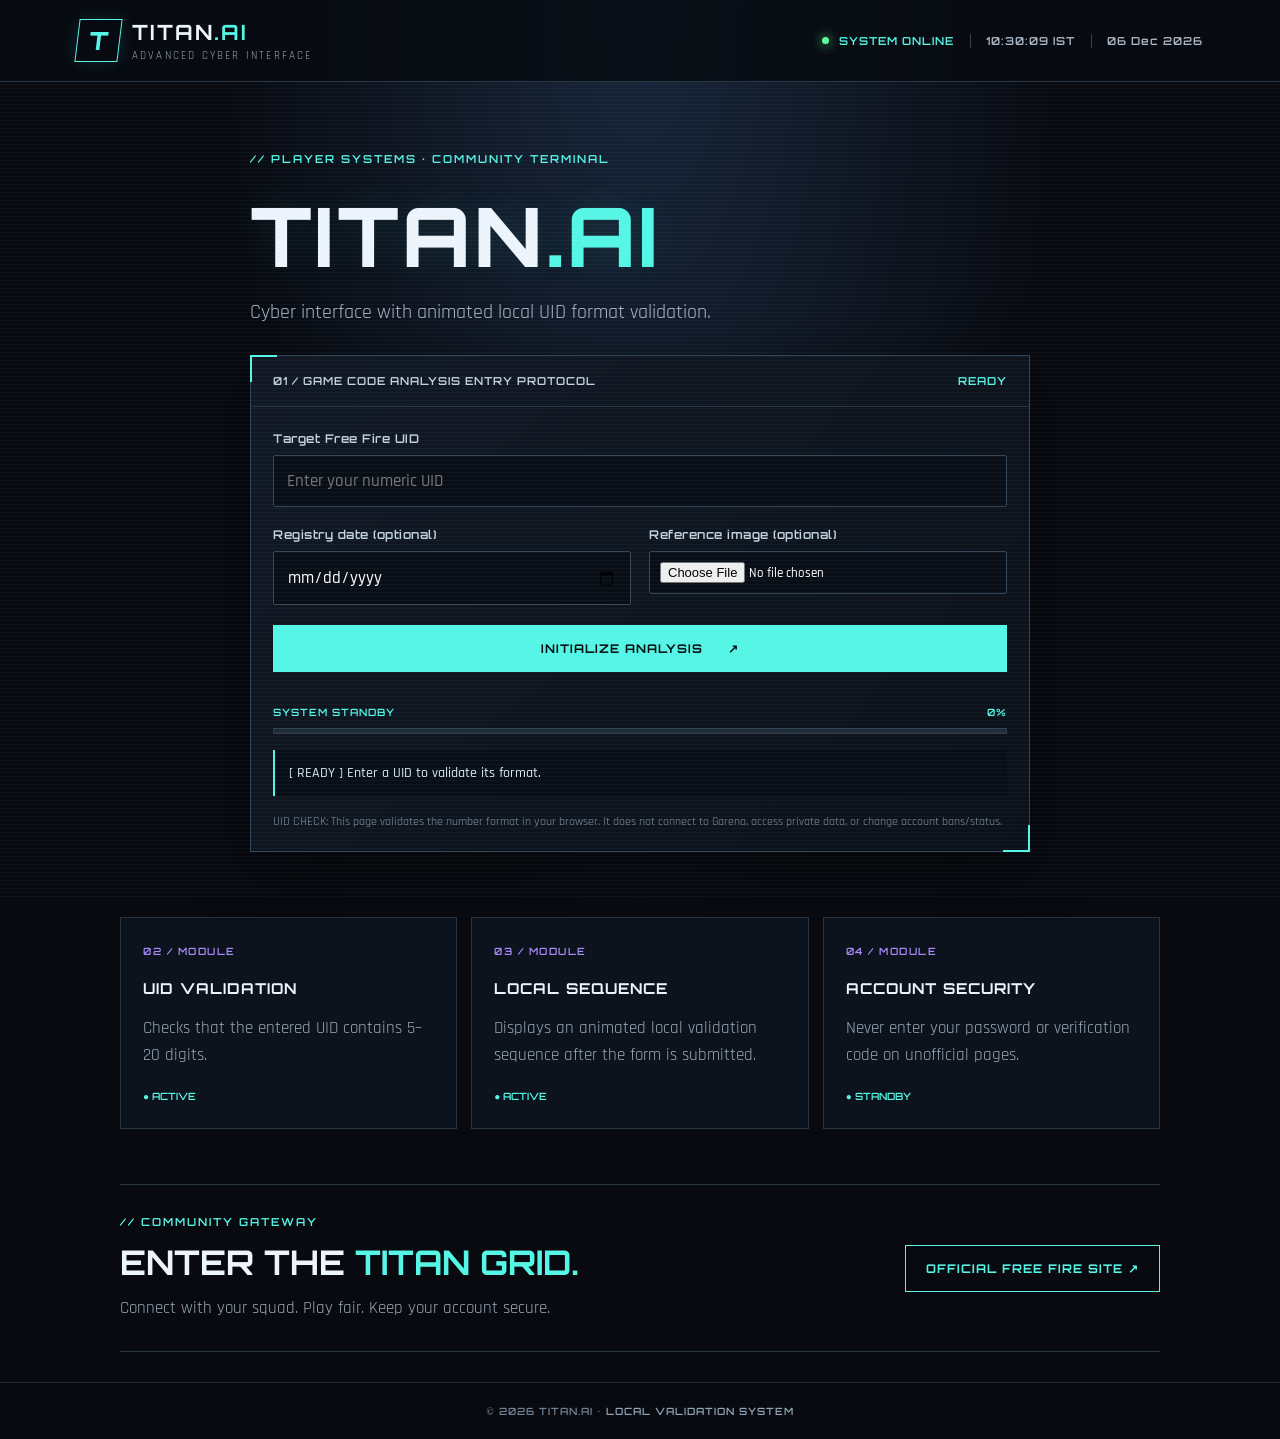
==== commit f2420bff: "Add files via upload" ====
--- a/index.html
+++ b/index.html
@@ -36,13 +36,9 @@
 
 #live-dashboard #countdown-section{display:block!important;margin:0;width:100%;padding-bottom:14px}#live-dashboard #countdown-section[hidden]{display:none!important}#live-dashboard .countdown-head{padding:14px;display:grid;gap:12px}#live-dashboard .countdown-head h2{font:700 17px Orbitron;color:#50f3df}#live-dashboard .timer{display:flex;justify-content:space-around;gap:8px}#live-dashboard .timer div{text-align:center}#live-dashboard .timer b{display:block;font:700 22px Orbitron;color:#ff5368}#live-dashboard .timer small{font:600 9px Orbitron;color:#8da5b5}#live-dashboard .countdown-track{margin:0 14px 10px}
 [hidden]{display:none!important}
-
-
 </style>
 </head>
 <body>
-  <audio id="bg-music" src="background-music.mp3" loop preload="auto"></audio><button class="music-toggle" id="music-toggle" type="button" aria-label="Toggle background music">♫ MUSIC: OFF</button>
-
   <div class="scanlines"></div>
   <div class="scan-overlay" id="scan-overlay" aria-hidden="true" role="status" aria-live="polite">
     <div class="scan-core"><div class="orbit orbit-one"></div><div class="orbit orbit-two"></div><div class="orbit orbit-three"></div><div class="core-mark">T<span>.</span></div><div class="core-caption">TITAN SYSTEM</div></div>
@@ -66,26 +62,14 @@
       <div style="text-align:center;padding:18px 12px 22px;border:1px solid #143a40;background:linear-gradient(180deg,#061317,#03090b)"><div class="dash-caption" style="color:#50f3df;letter-spacing:3px">ADVANCED CYBER ANALYSIS INTERFACE · VISUAL DEMO</div><h2 style="font:800 clamp(22px,5vw,38px) Orbitron;letter-spacing:2px;margin:16px 0 8px;color:#eaffff;text-shadow:0 0 18px #48f4e24c">TITAN UNBAN SYSTEM <span style="color:#48f4e2">ACTIVATED</span></h2><p style="font:500 13px/1.6 monospace;color:#88a7a8;margin:0">Local interface animation and simulated terminal output. No real account status is accessed.</p></div>
       <div class="dash-card"><div class="dash-title"><span>PLAYER IDENTITY / LOCAL DISPLAY</span><em>LIVE</em></div><div class="dash-body"><div class="amber">&gt; SYSTEM MESSAGE</div><div class="name-chip" id="player-name" style="font-size:clamp(17px,3.5vw,25px)">TITAN UNBAN SYSTEM ACTIVATED</div><div class="green">&gt; LOCAL DEMO SESSION INITIALIZED</div><div>&gt; DEVICE CLOCK: <span id="dash-clock">--:--:--</span></div></div></div>
       <div class="dash-grid">
-        <div class="dash-card"><div class="dash-title"><span>LIVE CODE STREAM</span><em>SIMULATION ONLY</em></div><div class="dash-body" id="live-log"><div class="green">[ OK ] Local interface ready.</div><div>[ INFO ] Display name loaded.</div><div class="amber">[ NOTE ] No game-server connection.</div></div></div>
+        <div class="dash-card"><div class="dash-title"><span>LIVE CODE STREAM</span><em>VISUAL SIMULATION</em></div><div class="dash-body" id="live-log"><div class="green">[ OK ] Local interface ready.</div><div>[ INFO ] Display name loaded.</div><div class="amber">[ NOTE ] No game-server connection.</div></div></div>
         <div class="dash-card"><div class="dash-title"><span>LOCAL SESSION STATUS</span><em>LOCAL</em></div><div class="dash-body"><div class="green">[ COMPLETE ] Local UID format check finished.</div><div>[ ACTIVE ] 30-day reminder started after animation.</div><div class="amber">[ NOTICE ] Account unban is not verified or guaranteed.</div></div><div class="dash-timer"><small>30-DAY REMINDER · TIME LEFT</small><strong id="dash-count">30D 00H 00M 00S</strong></div></div>
       </div><div class="dash-caption">TITAN UNBAN SYSTEM ACTIVATED · LOCAL VISUAL DEMO ONLY — NO GAME-SERVER CONNECTION</div>
     </section>
   </main><footer>© <span id="year"></span> TITAN.AI <span class="foot-status">• LOCAL VALIDATION SYSTEM</span></footer><script>
 document.addEventListener('DOMContentLoaded', () => {
-  const music = document.getElementById('bg-music');
-  const musicToggle = document.getElementById('music-toggle');
-  let musicOn = false;
-  async function startMusic(){
-    try { await music.play(); musicOn = true; musicToggle.textContent = '♫ MUSIC: ON'; }
-    catch(e) { musicOn = false; musicToggle.textContent = '♫ TAP FOR MUSIC'; }
-  }
-  musicToggle.addEventListener('click', async () => {
-    if (musicOn && !music.paused) { music.pause(); musicOn = false; musicToggle.textContent = '♫ MUSIC: OFF'; }
-    else { await startMusic(); }
-  });
   const $ = (id) => document.getElementById(id);
   const form = $('analysis-form');
-  form.addEventListener('submit', () => { if (!musicOn) startMusic(); }, { once: true });
   const uid = $('uid');
   const progress = $('progress');
   const pct = $('progress-pct');
@@ -101,28 +85,10 @@
   const grid = document.querySelector('.grid');
   const community = document.querySelector('.community');
   const dashLogs = $('live-log');
-  // All terminal messages below are visual simulation only; they are not returned by Garena.
   const logLines = [
-    '[SIMULATION] LIVE CODE STREAM',
-    '[SIMULATION] BAN TO UNBAN SEQUENCE — visual effect only',
-    '[STATUS CHECK - DEMO] CURRENT STATE: UNKNOWN | No official status API connected',
-    '[STATUS TRANSITION - DEMO] BANNED ----> PENDING_UNBAN_RESTORATION (illustrative only)',
-    '[HEX INJECT - DEMO] 806A 7E51 C698 :: RE-APPLYING UNBAN TICKET (visual text only)',
-    '[OVERRIDE - DEMO] Simulated unban script sequence -> Memory Address:[0xE0F6032C]',
-    '[STATUS TRANSITION - DEMO] BANNED ----> PENDING_UNBAN_RESTORATION',
-    '[GARENA GATEWAY - DEMO] Gateway verification in progress... no gateway request sent',
-    '[STATUS CHECK - DEMO] CURRENT STATE: UNKNOWN | No game-server connection',
-    '[PATCH - DEMO] IS_BANNED=1 -> IS_BANNED=0 ... SIMULATED; no account changes made',
-    '[DAEMON - DEMO] Illustrative 10-day synchronization timer (not an actual token)',
-    '[ALERT - DEMO] Security bot message is simulated; no proxy or bypass used',
-    '[SYNC - DEMO] Restoration token persistent across cloud nodes (fictional log)',
-    '[STATUS CHECK - DEMO] No real ban/unban result has been verified',
-    '[DETECTED CLIENT IP ADDRESS] NOT COLLECTED — privacy-safe demo',
-    '[DETECTED USER LOGIN LOCATION] SAMPLE ONLY: Kolkata, West Bengal, India (not detected)',
-    '[ACTIVE ISP / NETWORK PROVIDER] SAMPLE ONLY: Jio / Airtel Broadband (not detected)',
-    '[SESSION AUTHENTICATION TIMESTAMP] Local device clock only; no login authentication',
-    '[INFO] To verify an actual ban, use official Garena support.',
-    '[OK] TITAN interface running in local visual demo mode.'
+    '[ OK ] TITAN interface modules initialized.', '[ INFO ] Displaying TITAN UNBAN SYSTEM ACTIVATED.',
+    '[ OK ] Local timer heartbeat active.', '[ NOTE ] No game-server connection.',
+    '[ SIM ] Rendering animated terminal output.', '[ OK ] Responsive layout active.'
   ];
   let logIndex = 0;
   setInterval(() => {
